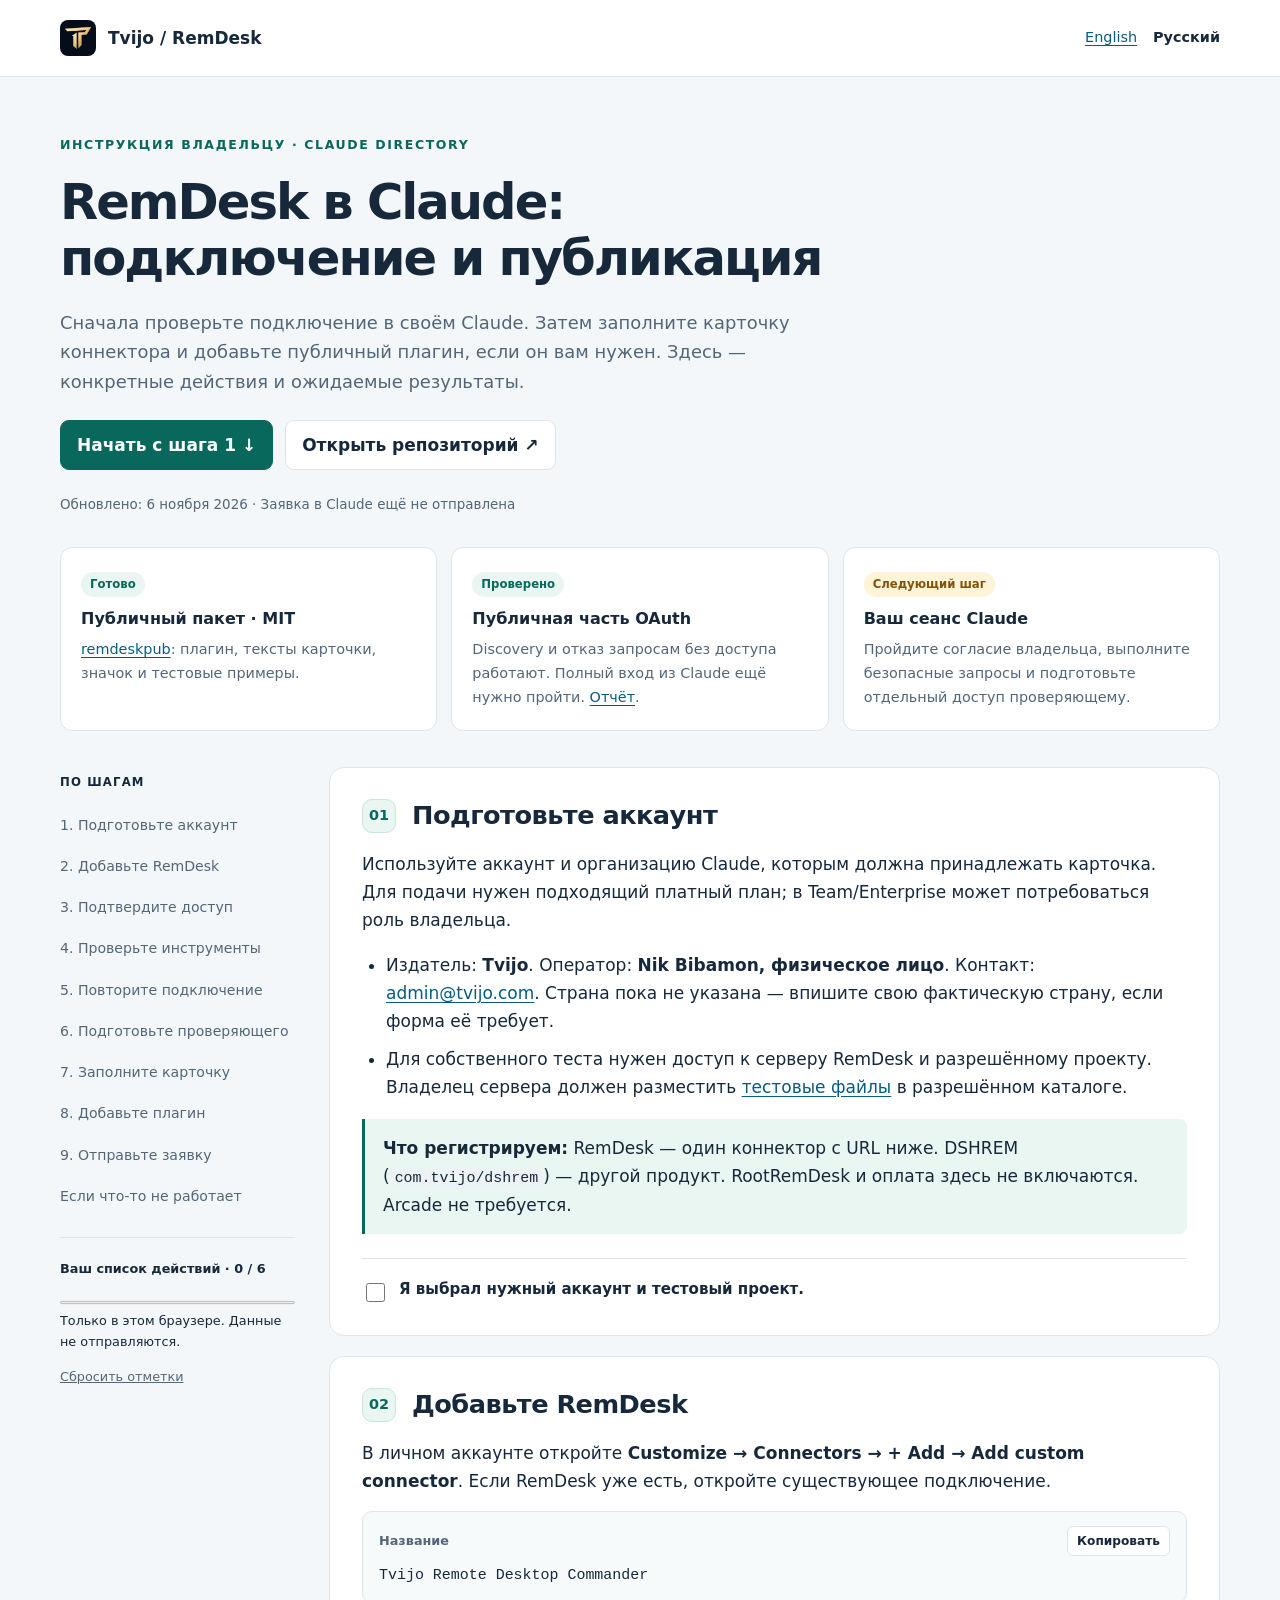
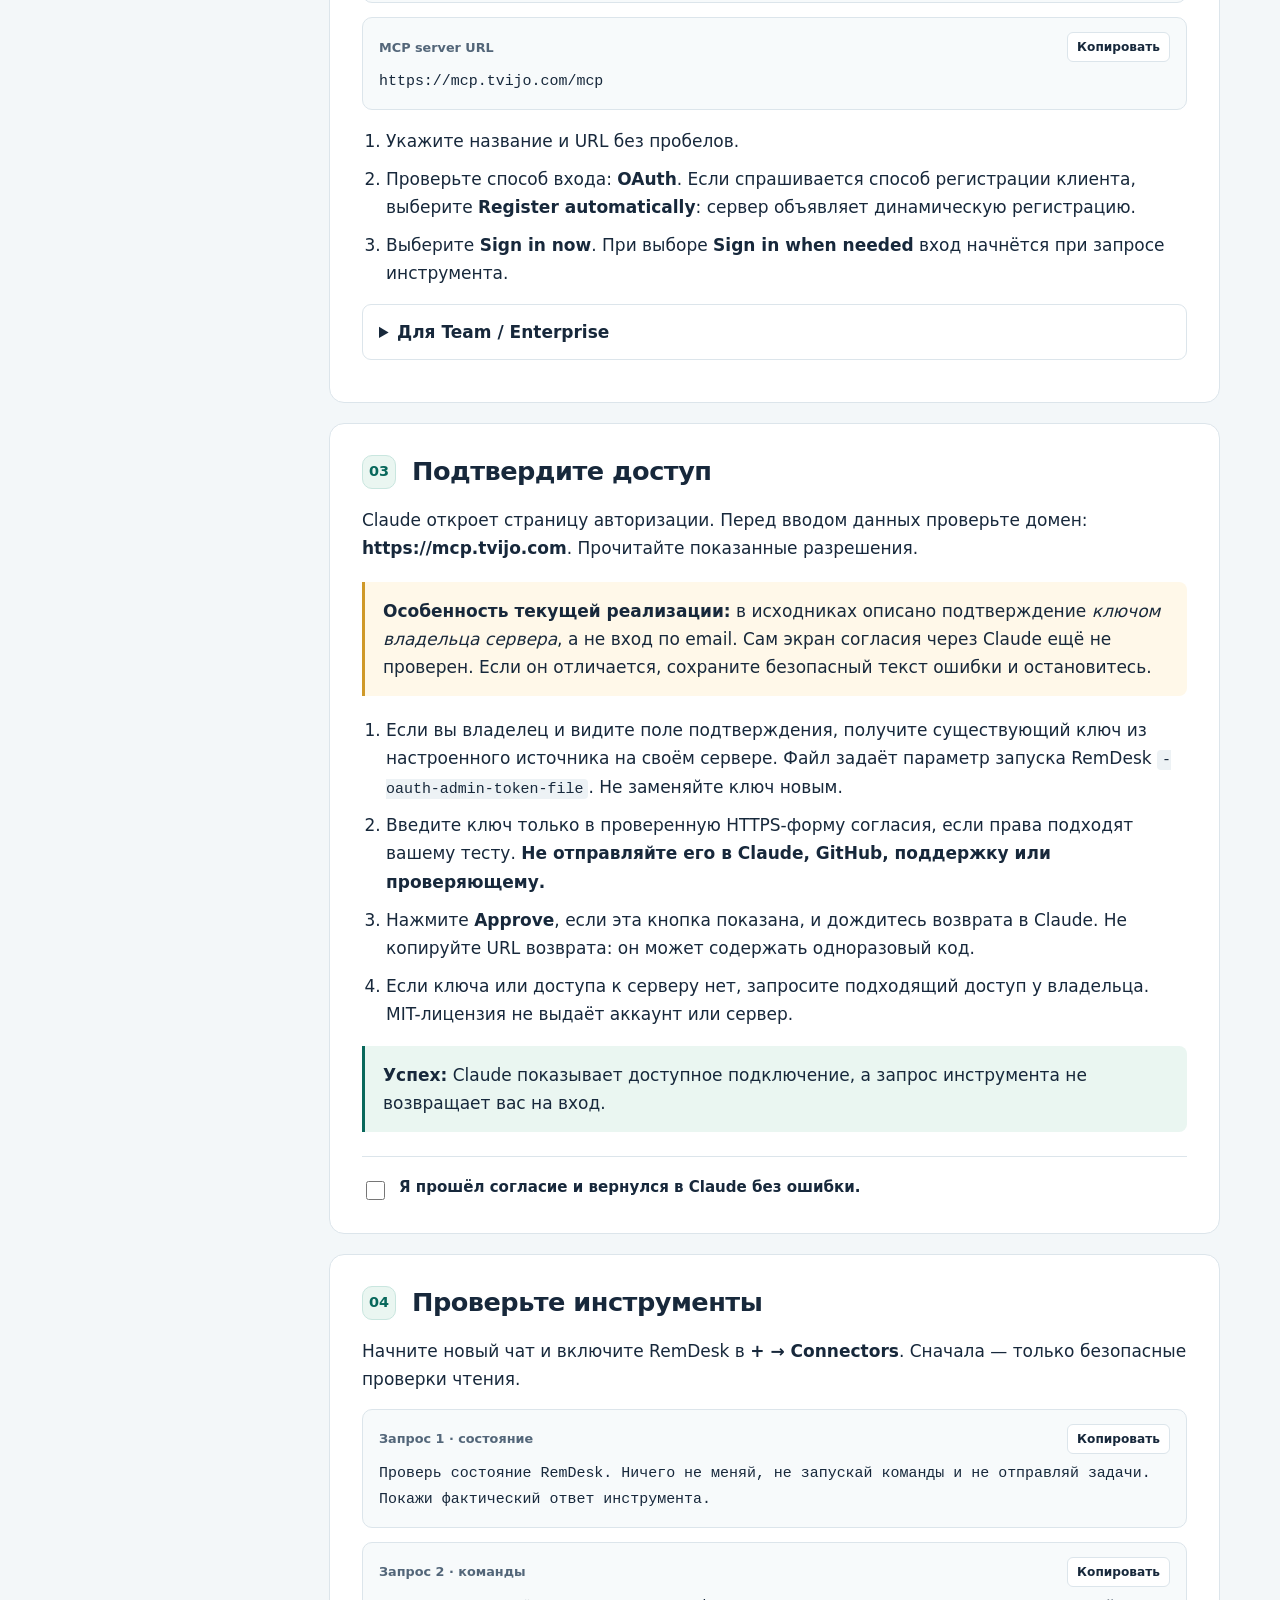
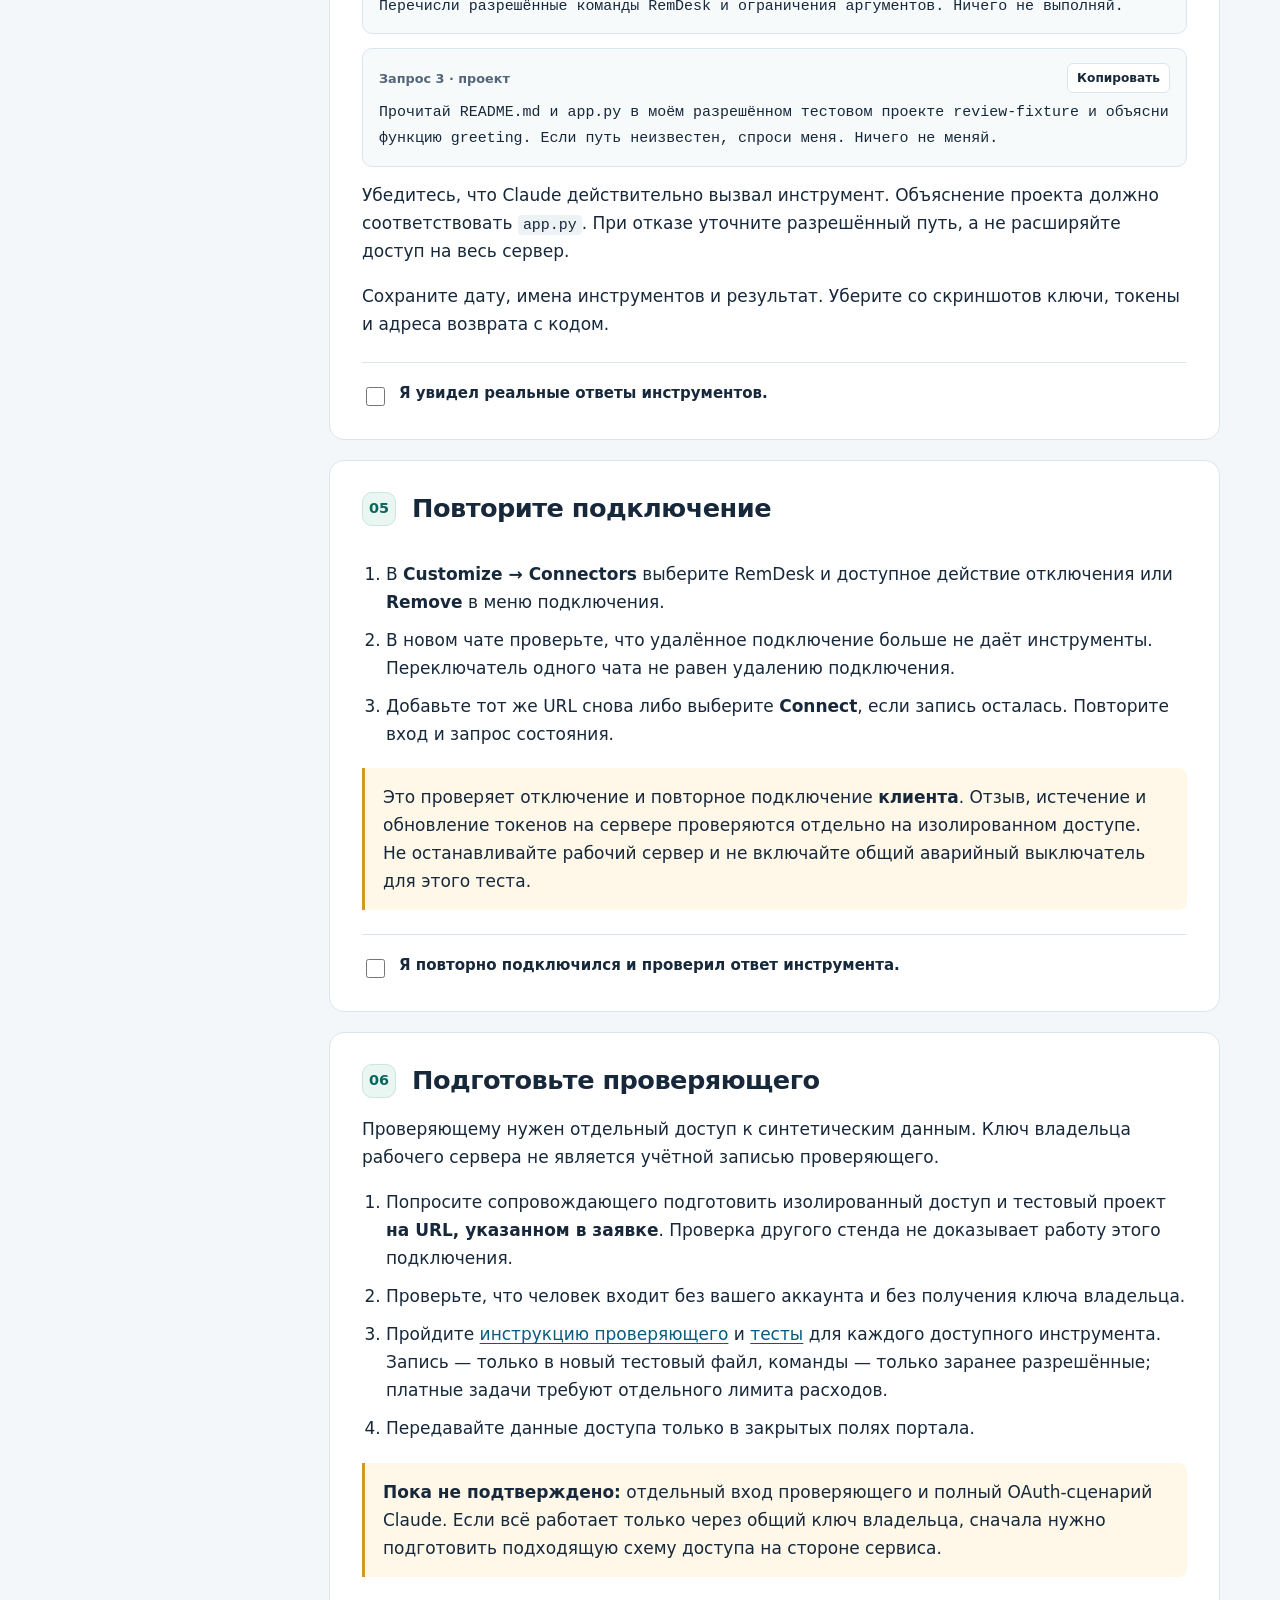
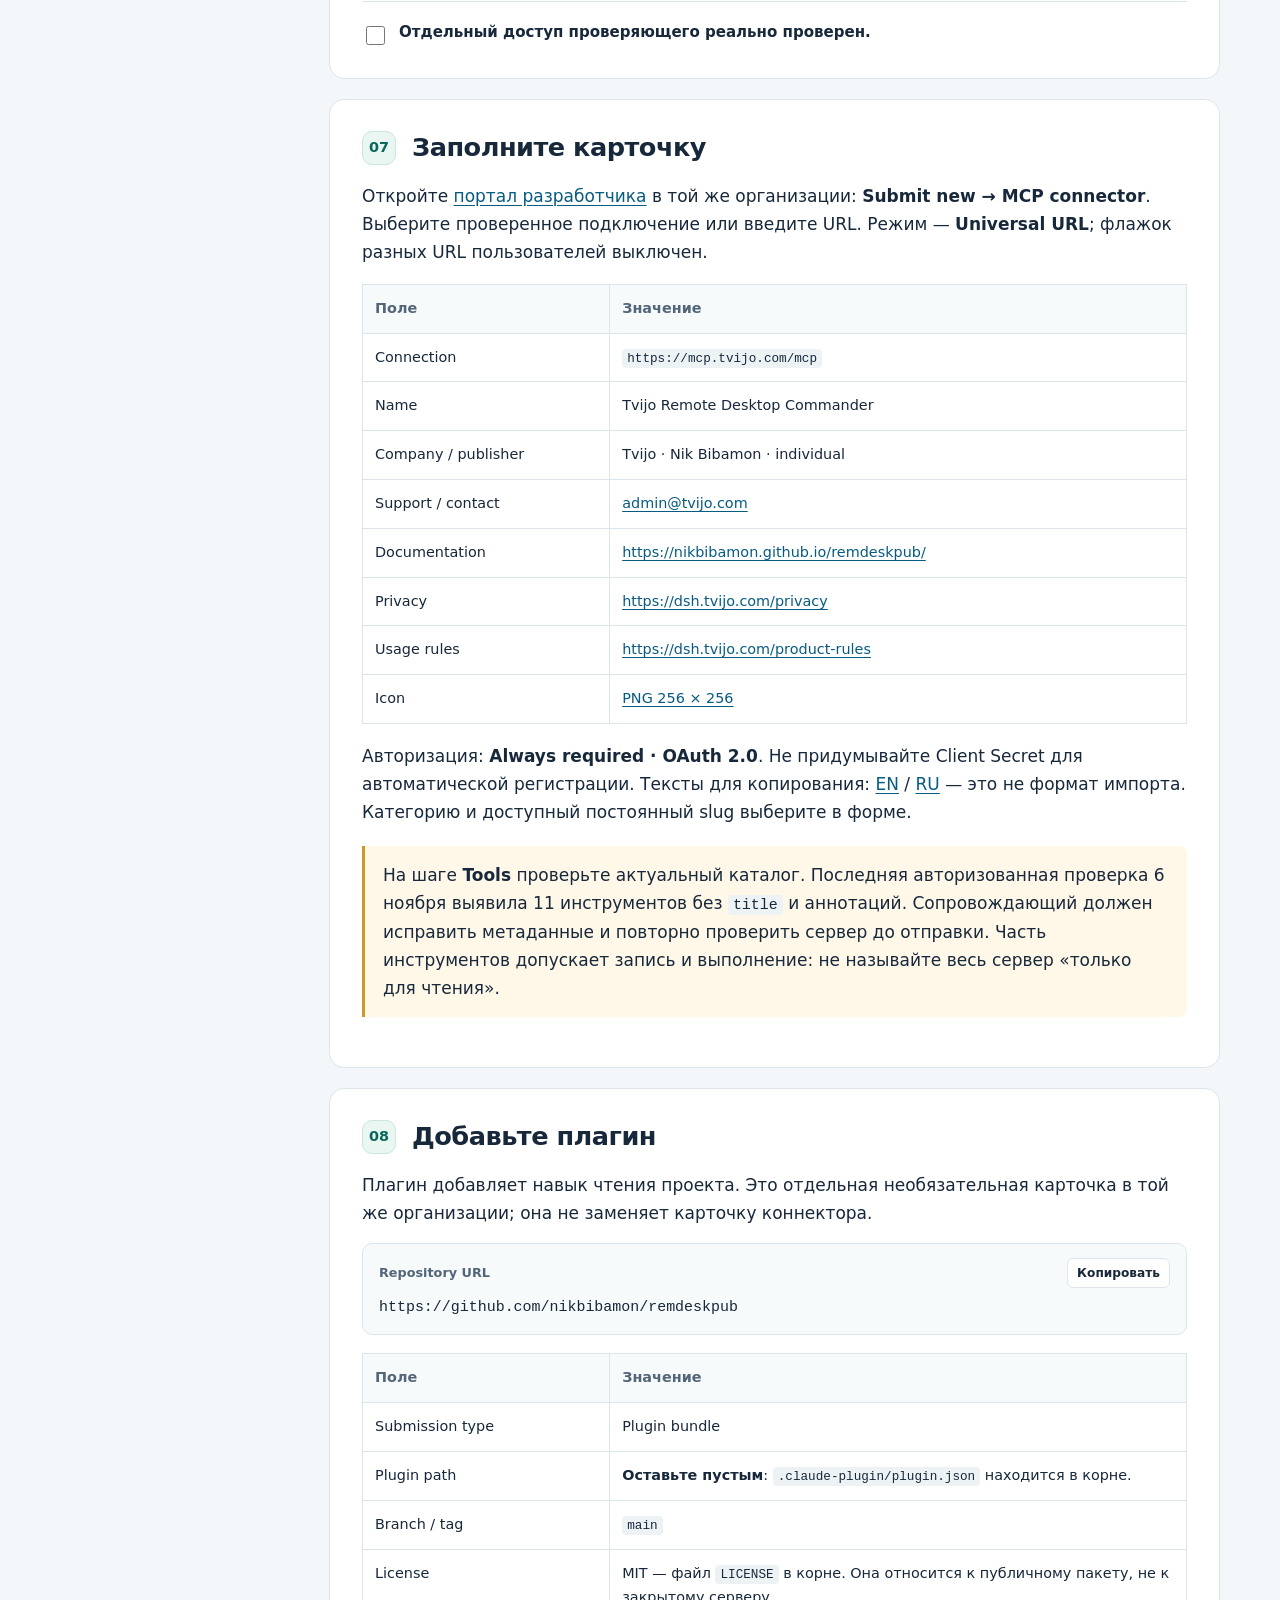
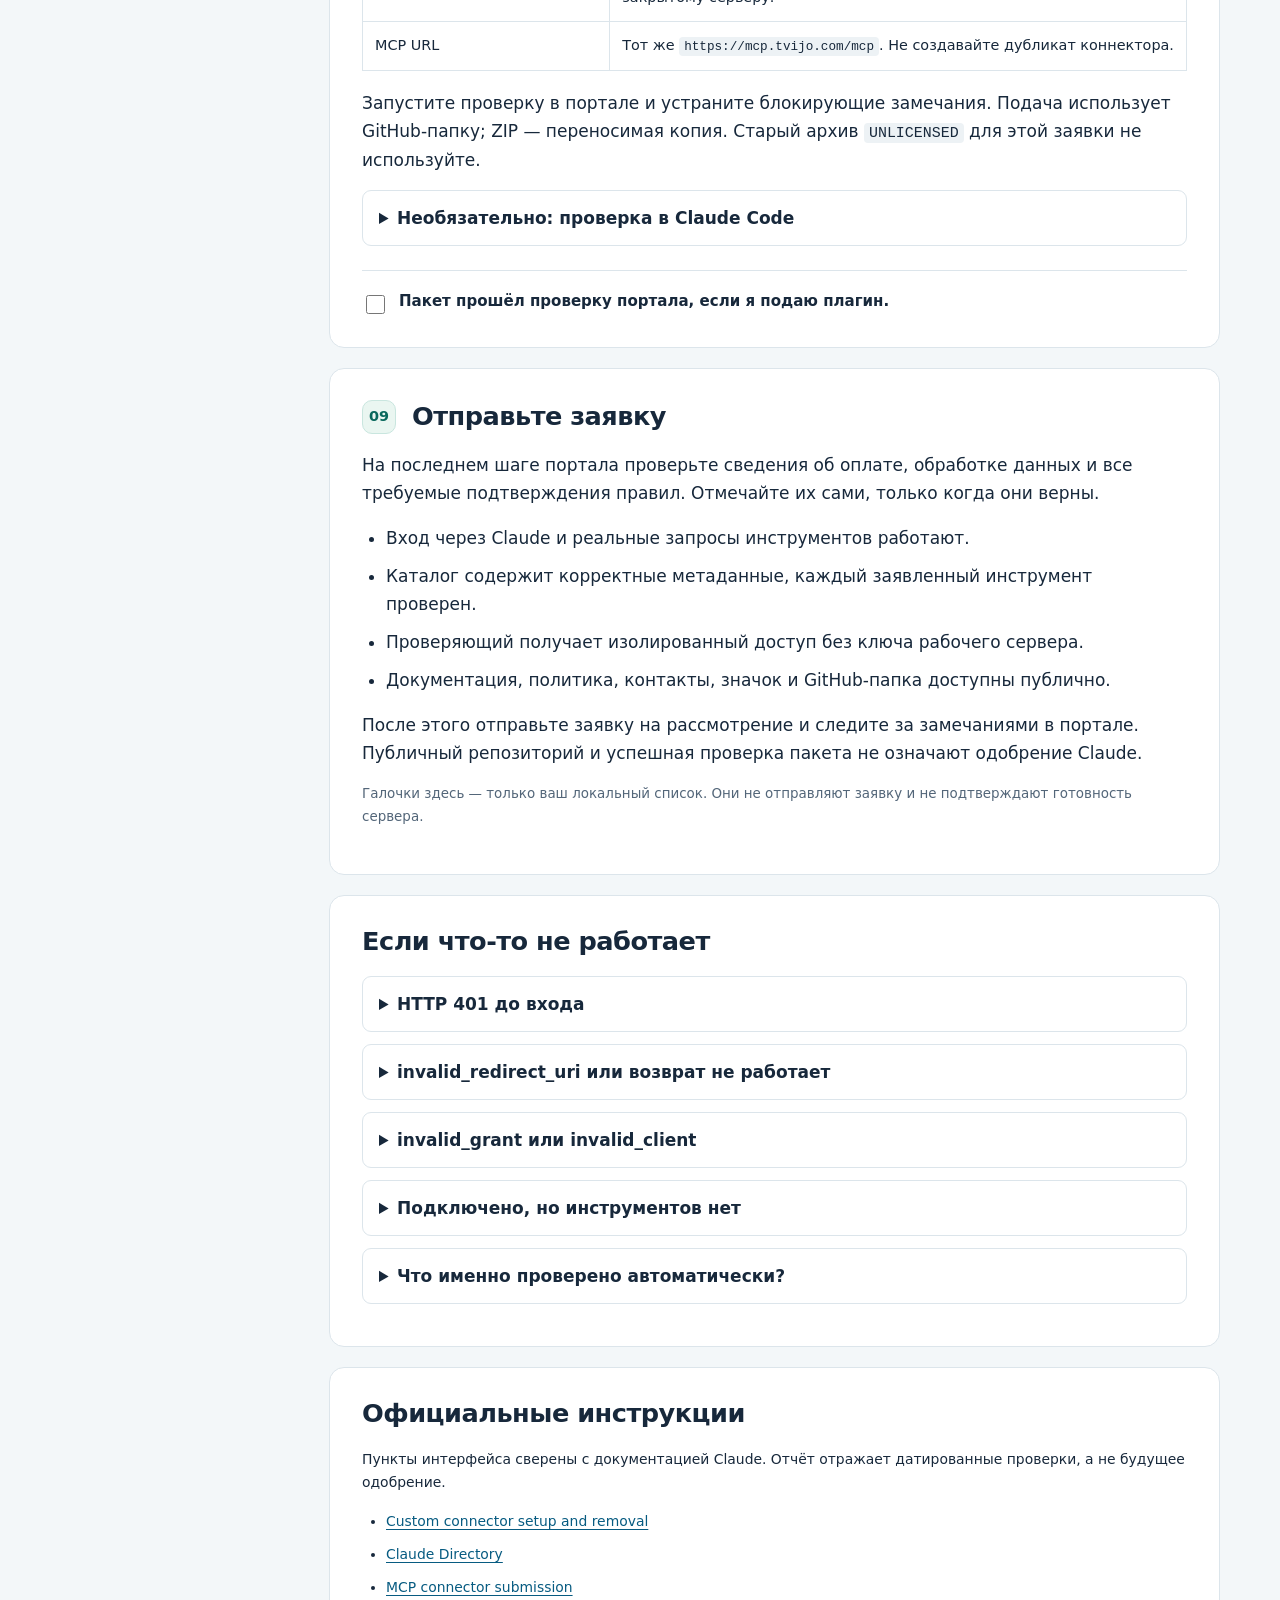
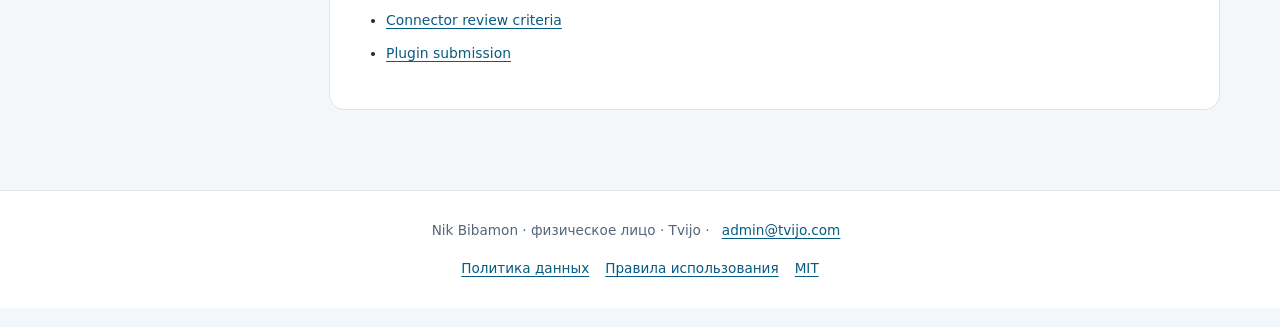
==== docs/ru.html @ 94dc9882 "feat: prepare public RemDesk Claude plugin and OAuth owner guide Publish a root-folder MIT plugin an" ====
<!doctype html>
<html lang="ru"><head><meta charset="utf-8"><meta name="viewport" content="width=device-width,initial-scale=1"><meta name="color-scheme" content="light">
<title>RemDesk в Claude: подключение и публикация</title><meta name="description" content="Пошаговая инструкция владельцу: подключить RemDesk, проверить OAuth и подготовить заявку в каталог Claude."><link rel="canonical" href="https://nikbibamon.github.io/remdeskpub/ru.html"><link rel="alternate" hreflang="en" href="https://nikbibamon.github.io/remdeskpub/"><link rel="alternate" hreflang="ru" href="https://nikbibamon.github.io/remdeskpub/ru.html"><link rel="alternate" hreflang="x-default" href="https://nikbibamon.github.io/remdeskpub/">
<meta property="og:title" content="RemDesk в Claude: подключение и публикация"><meta property="og:description" content="Пошаговая инструкция владельцу: подключить RemDesk, проверить OAuth и подготовить заявку в каталог Claude."><meta property="og:type" content="article"><link rel="icon" href="assets/tvijo-icon-256.png"><link rel="stylesheet" href="guide.css"><script defer src="guide.js"></script></head>
<body><a class="skip" href="#content">К инструкции</a><header class="top"><div class="top-inner"><a class="brand" href="https://tvijo.com/"><img src="assets/tvijo-icon-256.png" alt="" width="36" height="36"><span>Tvijo / RemDesk</span></a><nav class="language" aria-label="Language"><a href="index.html" lang="en" >English</a><a href="ru.html" lang="ru" aria-current="page">Русский</a></nav></div></header>
<div class="hero"><p class="eyebrow">Инструкция владельцу · Claude Directory</p><h1>RemDesk в Claude: подключение и публикация</h1><p class="lede">Сначала проверьте подключение в своём Claude. Затем заполните карточку коннектора и добавьте публичный плагин, если он вам нужен. Здесь — конкретные действия и ожидаемые результаты.</p><div class="links"><a class="button primary" href="#step-1">Начать с шага 1 ↓</a><a class="button" href="https://github.com/nikbibamon/remdeskpub">Открыть репозиторий ↗</a></div><p class="meta">Обновлено: 6 ноября 2026 · Заявка в Claude ещё не отправлена</p><div class="summary-grid"><div class="summary-card"><span class="tag">Готово</span><strong>Публичный пакет · MIT</strong><p><a href="https://github.com/nikbibamon/remdeskpub">remdeskpub</a>: плагин, тексты карточки, значок и тестовые примеры.</p></div><div class="summary-card"><span class="tag">Проверено</span><strong>Публичная часть OAuth</strong><p>Discovery и отказ запросам без доступа работают. Полный вход из Claude ещё нужно пройти. <a href="oauth-status.json">Отчёт</a>.</p></div><div class="summary-card"><span class="tag pending">Следующий шаг</span><strong>Ваш сеанс Claude</strong><p>Пройдите согласие владельца, выполните безопасные запросы и подготовьте отдельный доступ проверяющему.</p></div></div></div>
<div class="layout"><aside class="side"><p class="side-title">По шагам</p><nav aria-label="По шагам"><a href="#step-1">1. Подготовьте аккаунт</a><a href="#step-2">2. Добавьте RemDesk</a><a href="#step-3">3. Подтвердите доступ</a><a href="#step-4">4. Проверьте инструменты</a><a href="#step-5">5. Повторите подключение</a><a href="#step-6">6. Подготовьте проверяющего</a><a href="#step-7">7. Заполните карточку</a><a href="#step-8">8. Добавьте плагин</a><a href="#step-9">9. Отправьте заявку</a><a href="#help">Если что-то не работает</a></nav><div class="progress-box js-only"><p><strong>Ваш список действий · <span id="progress-count">0 / 6</span></strong></p><progress value="0" max="6" aria-label="Ваш список действий"></progress><p>Только в этом браузере. Данные не отправляются.</p><button class="quiet" type="button" data-reset>Сбросить отметки</button></div></aside><main class="content" id="content"><section class="step" id="step-1"><div class="step-heading"><span class="number">01</span><h2>Подготовьте аккаунт</h2></div><p>Используйте аккаунт и организацию Claude, которым должна принадлежать карточка. Для подачи нужен подходящий платный план; в Team/Enterprise может потребоваться роль владельца.</p>
<ul><li>Издатель: <strong>Tvijo</strong>. Оператор: <strong>Nik Bibamon, физическое лицо</strong>. Контакт: <a href="mailto:admin@tvijo.com">admin@tvijo.com</a>. Страна пока не указана — впишите свою фактическую страну, если форма её требует.</li>
<li>Для собственного теста нужен доступ к серверу RemDesk и разрешённому проекту. Владелец сервера должен разместить <a href="https://github.com/nikbibamon/remdeskpub/tree/main/review-fixture">тестовые файлы</a> в разрешённом каталоге.</li></ul>
<div class="success"><p><strong>Что регистрируем:</strong> RemDesk — один коннектор с URL ниже. DSHREM (<code>com.tvijo/dshrem</code>) — другой продукт. RootRemDesk и оплата здесь не включаются. Arcade не требуется.</p></div><label class="check"><input type="checkbox" data-check="account"><span>Я выбрал нужный аккаунт и тестовый проект.</span></label></section><section class="step" id="step-2"><div class="step-heading"><span class="number">02</span><h2>Добавьте RemDesk</h2></div><p>В личном аккаунте откройте <strong>Customize → Connectors → + Add → Add custom connector</strong>. Если RemDesk уже есть, откройте существующее подключение.</p><div class="field"><div class="field-top"><span class="field-label">Название</span><button class="copy" type="button" data-copy="connector-name" data-success="Скопировано" data-fallback="Текст выделен: скопируйте вручную">Копировать</button></div><pre><code id="connector-name">Tvijo Remote Desktop Commander</code></pre></div><div class="field"><div class="field-top"><span class="field-label">MCP server URL</span><button class="copy" type="button" data-copy="server-url" data-success="Скопировано" data-fallback="Текст выделен: скопируйте вручную">Копировать</button></div><pre><code id="server-url">https://mcp.tvijo.com/mcp</code></pre></div>
<ol><li>Укажите название и URL без пробелов.</li><li>Проверьте способ входа: <strong>OAuth</strong>. Если спрашивается способ регистрации клиента, выберите <strong>Register automatically</strong>: сервер объявляет динамическую регистрацию.</li><li>Выберите <strong>Sign in now</strong>. При выборе <strong>Sign in when needed</strong> вход начнётся при запросе инструмента.</li></ol>
<details><summary>Для Team / Enterprise</summary><p>Владелец организации добавляет сервер через <strong>Organization settings → Connectors → Add → Custom → Web</strong>. Затем участник открывает <strong>Customize → Connectors → Connect</strong>. Названия пунктов могут различаться в разных версиях интерфейса.</p></details></section><section class="step" id="step-3"><div class="step-heading"><span class="number">03</span><h2>Подтвердите доступ</h2></div><p>Claude откроет страницу авторизации. Перед вводом данных проверьте домен: <strong>https://mcp.tvijo.com</strong>. Прочитайте показанные разрешения.</p>
<div class="notice"><p><strong>Особенность текущей реализации:</strong> в исходниках описано подтверждение <em>ключом владельца сервера</em>, а не вход по email. Сам экран согласия через Claude ещё не проверен. Если он отличается, сохраните безопасный текст ошибки и остановитесь.</p></div>
<ol><li>Если вы владелец и видите поле подтверждения, получите существующий ключ из настроенного источника на своём сервере. Файл задаёт параметр запуска RemDesk <code>-oauth-admin-token-file</code>. Не заменяйте ключ новым.</li>
<li>Введите ключ только в проверенную HTTPS-форму согласия, если права подходят вашему тесту. <strong>Не отправляйте его в Claude, GitHub, поддержку или проверяющему.</strong></li>
<li>Нажмите <strong>Approve</strong>, если эта кнопка показана, и дождитесь возврата в Claude. Не копируйте URL возврата: он может содержать одноразовый код.</li>
<li>Если ключа или доступа к серверу нет, запросите подходящий доступ у владельца. MIT-лицензия не выдаёт аккаунт или сервер.</li></ol>
<div class="success"><p><strong>Успех:</strong> Claude показывает доступное подключение, а запрос инструмента не возвращает вас на вход.</p></div><label class="check"><input type="checkbox" data-check="consent"><span>Я прошёл согласие и вернулся в Claude без ошибки.</span></label></section><section class="step" id="step-4"><div class="step-heading"><span class="number">04</span><h2>Проверьте инструменты</h2></div><p>Начните новый чат и включите RemDesk в <strong>+ → Connectors</strong>. Сначала — только безопасные проверки чтения.</p><div class="field"><div class="field-top"><span class="field-label">Запрос 1 · состояние</span><button class="copy" type="button" data-copy="prompt-health" data-success="Скопировано" data-fallback="Текст выделен: скопируйте вручную">Копировать</button></div><pre><code id="prompt-health">Проверь состояние RemDesk. Ничего не меняй, не запускай команды и не отправляй задачи. Покажи фактический ответ инструмента.</code></pre></div><div class="field"><div class="field-top"><span class="field-label">Запрос 2 · команды</span><button class="copy" type="button" data-copy="prompt-commands" data-success="Скопировано" data-fallback="Текст выделен: скопируйте вручную">Копировать</button></div><pre><code id="prompt-commands">Перечисли разрешённые команды RemDesk и ограничения аргументов. Ничего не выполняй.</code></pre></div><div class="field"><div class="field-top"><span class="field-label">Запрос 3 · проект</span><button class="copy" type="button" data-copy="prompt-files" data-success="Скопировано" data-fallback="Текст выделен: скопируйте вручную">Копировать</button></div><pre><code id="prompt-files">Прочитай README.md и app.py в моём разрешённом тестовом проекте review-fixture и объясни функцию greeting. Если путь неизвестен, спроси меня. Ничего не меняй.</code></pre></div>
<p>Убедитесь, что Claude действительно вызвал инструмент. Объяснение проекта должно соответствовать <code>app.py</code>. При отказе уточните разрешённый путь, а не расширяйте доступ на весь сервер.</p>
<p>Сохраните дату, имена инструментов и результат. Уберите со скриншотов ключи, токены и адреса возврата с кодом.</p><label class="check"><input type="checkbox" data-check="tools"><span>Я увидел реальные ответы инструментов.</span></label></section><section class="step" id="step-5"><div class="step-heading"><span class="number">05</span><h2>Повторите подключение</h2></div><ol><li>В <strong>Customize → Connectors</strong> выберите RemDesk и доступное действие отключения или <strong>Remove</strong> в меню подключения.</li><li>В новом чате проверьте, что удалённое подключение больше не даёт инструменты. Переключатель одного чата не равен удалению подключения.</li><li>Добавьте тот же URL снова либо выберите <strong>Connect</strong>, если запись осталась. Повторите вход и запрос состояния.</li></ol>
<div class="notice"><p>Это проверяет отключение и повторное подключение <strong>клиента</strong>. Отзыв, истечение и обновление токенов на сервере проверяются отдельно на изолированном доступе. Не останавливайте рабочий сервер и не включайте общий аварийный выключатель для этого теста.</p></div><label class="check"><input type="checkbox" data-check="reconnect"><span>Я повторно подключился и проверил ответ инструмента.</span></label></section><section class="step" id="step-6"><div class="step-heading"><span class="number">06</span><h2>Подготовьте проверяющего</h2></div><p>Проверяющему нужен отдельный доступ к синтетическим данным. Ключ владельца рабочего сервера не является учётной записью проверяющего.</p>
<ol><li>Попросите сопровождающего подготовить изолированный доступ и тестовый проект <strong>на URL, указанном в заявке</strong>. Проверка другого стенда не доказывает работу этого подключения.</li><li>Проверьте, что человек входит без вашего аккаунта и без получения ключа владельца.</li><li>Пройдите <a href="reviewer-guide.md">инструкцию проверяющего</a> и <a href="review-cases.json">тесты</a> для каждого доступного инструмента. Запись — только в новый тестовый файл, команды — только заранее разрешённые; платные задачи требуют отдельного лимита расходов.</li><li>Передавайте данные доступа только в закрытых полях портала.</li></ol>
<div class="notice"><p><strong>Пока не подтверждено:</strong> отдельный вход проверяющего и полный OAuth-сценарий Claude. Если всё работает только через общий ключ владельца, сначала нужно подготовить подходящую схему доступа на стороне сервиса.</p></div><label class="check"><input type="checkbox" data-check="reviewer"><span>Отдельный доступ проверяющего реально проверен.</span></label></section><section class="step" id="step-7"><div class="step-heading"><span class="number">07</span><h2>Заполните карточку</h2></div><p>Откройте <a href="https://claude.ai/directory/manage">портал разработчика</a> в той же организации: <strong>Submit new → MCP connector</strong>. Выберите проверенное подключение или введите URL. Режим — <strong>Universal URL</strong>; флажок разных URL пользователей выключен.</p><div class="table-wrap"><table><thead><tr><th>Поле</th><th>Значение</th></tr></thead><tbody><tr><td>Connection</td><td><code>https://mcp.tvijo.com/mcp</code></td></tr><tr><td>Name</td><td>Tvijo Remote Desktop Commander</td></tr><tr><td>Company / publisher</td><td>Tvijo · Nik Bibamon · individual</td></tr><tr><td>Support / contact</td><td><a href="mailto:admin@tvijo.com">admin@tvijo.com</a></td></tr><tr><td>Documentation</td><td><a href="https://nikbibamon.github.io/remdeskpub/">https://nikbibamon.github.io/remdeskpub/</a></td></tr><tr><td>Privacy</td><td><a href="https://dsh.tvijo.com/privacy">https://dsh.tvijo.com/privacy</a></td></tr><tr><td>Usage rules</td><td><a href="https://dsh.tvijo.com/product-rules">https://dsh.tvijo.com/product-rules</a></td></tr><tr><td>Icon</td><td><a href="assets/tvijo-icon-256.png">PNG 256 × 256</a></td></tr></tbody></table></div>
<p>Авторизация: <strong>Always required · OAuth 2.0</strong>. Не придумывайте Client Secret для автоматической регистрации. Тексты для копирования: <a href="listing.en.json">EN</a> / <a href="listing.ru.json">RU</a> — это не формат импорта. Категорию и доступный постоянный slug выберите в форме.</p>
<div class="notice"><p>На шаге <strong>Tools</strong> проверьте актуальный каталог. Последняя авторизованная проверка 6 ноября выявила 11 инструментов без <code>title</code> и аннотаций. Сопровождающий должен исправить метаданные и повторно проверить сервер до отправки. Часть инструментов допускает запись и выполнение: не называйте весь сервер «только для чтения».</p></div></section><section class="step" id="step-8"><div class="step-heading"><span class="number">08</span><h2>Добавьте плагин</h2></div><p>Плагин добавляет навык чтения проекта. Это отдельная необязательная карточка в той же организации; она не заменяет карточку коннектора.</p><div class="field"><div class="field-top"><span class="field-label">Repository URL</span><button class="copy" type="button" data-copy="repo-url" data-success="Скопировано" data-fallback="Текст выделен: скопируйте вручную">Копировать</button></div><pre><code id="repo-url">https://github.com/nikbibamon/remdeskpub</code></pre></div><div class="table-wrap"><table><thead><tr><th>Поле</th><th>Значение</th></tr></thead><tbody><tr><td>Submission type</td><td>Plugin bundle</td></tr><tr><td>Plugin path</td><td><strong>Оставьте пустым</strong>: <code>.claude-plugin/plugin.json</code> находится в корне.</td></tr><tr><td>Branch / tag</td><td><code>main</code></td></tr><tr><td>License</td><td>MIT — файл <code>LICENSE</code> в корне. Она относится к публичному пакету, не к закрытому серверу.</td></tr><tr><td>MCP URL</td><td>Тот же <code>https://mcp.tvijo.com/mcp</code>. Не создавайте дубликат коннектора.</td></tr></tbody></table></div>
<p>Запустите проверку в портале и устраните блокирующие замечания. Подача использует GitHub-папку; ZIP — переносимая копия. Старый архив <code>UNLICENSED</code> для этой заявки не используйте.</p>
<details><summary>Необязательно: проверка в Claude Code</summary><p>В каталоге, где ещё нет папки remdeskpub:</p><div class="field"><div class="field-top"><span class="field-label">Терминал</span><button class="copy" type="button" data-copy="local-install" data-success="Скопировано" data-fallback="Текст выделен: скопируйте вручную">Копировать</button></div><pre><code id="local-install">git clone https://github.com/nikbibamon/remdeskpub.git
cd remdeskpub
claude plugin validate --strict .
claude --plugin-dir .</code></pre></div><p>Проверка структуры не доказывает OAuth; авторизацию проходят отдельно.</p></details><label class="check"><input type="checkbox" data-check="plugin"><span>Пакет прошёл проверку портала, если я подаю плагин.</span></label></section><section class="step" id="step-9"><div class="step-heading"><span class="number">09</span><h2>Отправьте заявку</h2></div><p>На последнем шаге портала проверьте сведения об оплате, обработке данных и все требуемые подтверждения правил. Отмечайте их сами, только когда они верны.</p><ul><li>Вход через Claude и реальные запросы инструментов работают.</li><li>Каталог содержит корректные метаданные, каждый заявленный инструмент проверен.</li><li>Проверяющий получает изолированный доступ без ключа рабочего сервера.</li><li>Документация, политика, контакты, значок и GitHub-папка доступны публично.</li></ul><p>После этого отправьте заявку на рассмотрение и следите за замечаниями в портале. Публичный репозиторий и успешная проверка пакета не означают одобрение Claude.</p><p class="caption">Галочки здесь — только ваш локальный список. Они не отправляют заявку и не подтверждают готовность сервера.</p></section><section class="step" id="help"><h2>Если что-то не работает</h2><details><summary>HTTP 401 до входа</summary><p>Это ожидаемо: сервер должен отклонять анонимные запросы. Если 401 повторяется после входа, начните новый OAuth-сеанс и сохраните безопасный текст ошибки.</p></details><details><summary>invalid_redirect_uri или возврат не работает</summary><p>Сопровождающему нужно проверить регистрацию клиента и разрешённый адрес возврата Claude. Не меняйте его вручную и не разрешайте любые URL. Не пересылайте одноразовый код.</p></details><details><summary>invalid_grant или invalid_client</summary><p>Начните новый вход из Claude: старый одноразовый код мог истечь или уже использоваться. Повторная ошибка требует проверки серверных журналов. Не отправляйте токены или полный URL с кодом.</p></details><details><summary>Подключено, но инструментов нет</summary><p>Проверьте + → Connectors, разрешения аккаунта и актуальный tools/list. Доступность discovery ещё не означает доступ к инструментам.</p></details><details><summary>Что именно проверено автоматически?</summary><p><a href="oauth-status.json">Датированный отчёт</a> содержит публичные проверки и отдельно 9 тестов изолированной копии кода. Они проверили согласие, PKCE, выдачу и проверку токена. Обмен/ротация refresh token не тестировались. <a href="https://github.com/nikbibamon/remdeskpub/blob/main/scripts/check-oauth.py">Скрипт</a> не регистрирует клиента и не получает токен; ваш сеанс Claude он не проверяет.</p></details></section><section class="step sources" id="sources"><h2>Официальные инструкции</h2><p>Пункты интерфейса сверены с документацией Claude. Отчёт отражает датированные проверки, а не будущее одобрение.</p><ul><li><a href="https://support.claude.com/en/articles/11175166-get-started-with-custom-connectors-using-remote-mcp">Custom connector setup and removal</a></li><li><a href="https://claude.com/docs/directory/publish">Claude Directory</a></li><li><a href="https://claude.com/docs/connectors/building/submission">MCP connector submission</a></li><li><a href="https://claude.com/docs/connectors/building/review-criteria">Connector review criteria</a></li><li><a href="https://claude.com/docs/plugins/submit">Plugin submission</a></li></ul></section></main></div>
<footer class="footer"><p>Nik Bibamon · физическое лицо · Tvijo · <a href="mailto:admin@tvijo.com">admin@tvijo.com</a></p><a href="https://dsh.tvijo.com/privacy/ru">Политика данных</a><a href="https://dsh.tvijo.com/product-rules/ru">Правила использования</a><a href="https://github.com/nikbibamon/remdeskpub/blob/main/LICENSE">MIT</a></footer><p id="copy-status" class="sr-only" aria-live="polite"></p></body></html>
---- docs/guide.css ----
:root{color-scheme:light;--ink:#17283b;--muted:#536679;--line:#dce5eb;--paper:#fff;--wash:#f3f7f9;--accent:#09685c;--tint:#eaf6f1;--amber:#80540c}
*{box-sizing:border-box}html{scroll-behavior:smooth;scroll-padding-top:28px}body{margin:0;background:var(--wash);color:var(--ink);font:17px/1.65 system-ui,-apple-system,BlinkMacSystemFont,"Segoe UI",sans-serif}a{color:#075b81;text-underline-offset:3px}a:hover{color:var(--accent)}button,input{font:inherit}button,a,input,summary{outline-offset:5px}:focus-visible{outline:3px solid #27827a}h1,h2,h3,p{margin-top:0}h1{font-size:clamp(2rem,4vw,3.1rem);line-height:1.13;letter-spacing:-.04em;margin-bottom:22px;max-width:840px}h2{font-size:1.6rem;line-height:1.25;letter-spacing:-.02em;margin-bottom:18px}h3{font-size:1.07rem;line-height:1.4;margin:24px 0 8px}p{margin-bottom:16px}li+li{margin-top:10px}ul,ol{padding-left:24px}code{font-family:ui-monospace,SFMono-Regular,Consolas,monospace;font-size:.88em;overflow-wrap:anywhere}p code,li code,td code{background:#edf2f5;border-radius:4px;padding:2px 5px}.skip{position:absolute;top:-80px;left:16px;background:#fff;padding:8px;z-index:5}.skip:focus{top:12px}.top{background:var(--paper);border-bottom:1px solid var(--line)}.top-inner{max-width:1220px;margin:auto;padding:20px 30px;display:flex;justify-content:space-between;align-items:center;gap:20px}.brand{display:flex;align-items:center;gap:12px;color:var(--ink);font-weight:750;text-decoration:none}.brand img{width:36px;height:36px;border-radius:8px}.language{display:flex;gap:16px;font-size:.9rem}.language [aria-current]{font-weight:750;text-decoration:none;color:var(--ink)}.hero{max-width:1220px;margin:auto;padding:58px 30px 36px}.eyebrow{color:var(--accent);font-size:.78rem;font-weight:750;letter-spacing:.13em;text-transform:uppercase;margin-bottom:18px}.lede{max-width:780px;font-size:1.12rem;color:var(--muted)}.links{display:flex;gap:12px;flex-wrap:wrap;margin:24px 0}.button,.copy{display:inline-flex;align-items:center;justify-content:center;gap:8px;padding:10px 16px;border:1px solid var(--line);border-radius:9px;background:#fff;color:var(--ink);font-weight:650;text-decoration:none;cursor:pointer}.primary{background:var(--accent);border-color:var(--accent);color:#fff}.primary:hover{color:#fff;background:#08594f}.meta{font-size:.84rem;color:var(--muted)}.summary-grid{display:grid;grid-template-columns:repeat(3,1fr);gap:14px;margin-top:30px}.summary-card{background:#fff;border:1px solid var(--line);border-radius:12px;padding:20px}.summary-card strong{display:block;font-size:1rem;margin-bottom:6px}.summary-card p{font-size:.9rem;color:var(--muted);margin:0}.tag{display:inline-block;font-size:.73rem;font-weight:700;border-radius:20px;padding:3px 9px;margin-bottom:9px;background:var(--tint);color:var(--accent)}.tag.pending{color:var(--amber);background:#fff3d8}.layout{max-width:1220px;margin:auto;display:grid;grid-template-columns:235px minmax(0,1fr);gap:34px;padding:0 30px 60px}.side{align-self:start;position:sticky;top:24px;font-size:.88rem}.side-title{font-size:.73rem;font-weight:750;letter-spacing:.1em;text-transform:uppercase;margin:6px 0 15px}.side nav{display:grid;gap:4px}.side nav a{color:var(--muted);text-decoration:none;padding:7px 0}.side nav a:hover{color:var(--accent)}.progress-box{border-top:1px solid var(--line);margin-top:22px;padding-top:20px}.progress-box p{font-size:.8rem;margin-bottom:8px}progress{width:100%;height:7px;accent-color:var(--accent)}.quiet{border:0;background:transparent;color:var(--muted);padding:5px 0;text-decoration:underline;font-size:.8rem;cursor:pointer}.content{min-width:0}.step{background:var(--paper);border:1px solid var(--line);border-radius:15px;padding:30px 32px;margin-bottom:20px}.step-heading{display:flex;align-items:flex-start;gap:16px}.number{flex:none;border:1px solid #c9e6df;background:var(--tint);color:var(--accent);width:34px;height:34px;border-radius:10px;display:grid;place-items:center;font-size:.9rem;font-weight:750;margin-top:1px}.step-heading h2{margin-top:2px}.notice{border-left:3px solid #cf9929;background:#fff8e9;border-radius:0 8px 8px 0;padding:15px 18px;margin:20px 0}.notice p:last-child,.success p:last-child{margin-bottom:0}.success{border-left:3px solid var(--accent);background:var(--tint);border-radius:0 8px 8px 0;padding:15px 18px;margin:18px 0}.field{background:#f7fafb;border:1px solid var(--line);border-radius:10px;margin:14px 0;padding:14px 16px}.field-top{display:flex;align-items:center;justify-content:space-between;gap:15px;margin-bottom:6px}.field-label{font-size:.8rem;color:var(--muted);font-weight:650}.field pre{margin:0;white-space:pre-wrap;overflow-wrap:anywhere;line-height:1.55}.copy{padding:4px 9px;font-size:.76rem;border-radius:6px;display:none}.has-js .copy{display:inline-flex}.check{display:flex;gap:11px;align-items:flex-start;border-top:1px solid var(--line);padding-top:18px;margin-top:24px;font-size:.94rem;font-weight:600}.check input{width:19px;height:19px;flex:none;margin-top:6px;accent-color:var(--accent)}.table-wrap{overflow:auto;margin:18px 0}table{width:100%;border-collapse:collapse;font-size:.9rem}th{text-align:left;color:var(--muted);font-weight:650;background:#f7fafb}th,td{padding:12px;border:1px solid var(--line);vertical-align:top}td:first-child{width:30%}details{border:1px solid var(--line);border-radius:9px;padding:13px 16px;margin:12px 0}summary{cursor:pointer;font-weight:650}details[open] summary{margin-bottom:12px}.caption{font-size:.84rem;color:var(--muted)}.sources{font-size:.87rem}.footer{padding:28px 30px;border-top:1px solid var(--line);text-align:center;font-size:.85rem;background:#fff;color:var(--muted)}.footer a{margin:0 8px}.sr-only{position:absolute;width:1px;height:1px;padding:0;margin:-1px;overflow:hidden;clip:rect(0,0,0,0);white-space:nowrap;border:0}.js-only{display:none}.has-js .js-only{display:block}
@media(max-width:900px){.layout{grid-template-columns:1fr}.side{position:static}.side nav{display:flex;gap:14px;flex-wrap:wrap}.side nav a{padding:0}.progress-box{max-width:440px}.summary-grid{grid-template-columns:1fr}.hero{padding-top:36px}.summary-card{padding:16px}.summary-card strong{display:inline}.summary-card p{margin-top:5px}.tag{margin-right:9px}.layout{gap:20px}}
@media(max-width:540px){body{font-size:16px}.top-inner,.hero,.layout{padding-left:18px;padding-right:18px}.top-inner{padding-top:14px;padding-bottom:14px}.brand span{font-size:.91rem}.brand img{width:30px;height:30px}.language{gap:10px}.hero{padding-bottom:24px}h1{font-size:2.1rem}.step{padding:22px 18px;border-radius:12px}h2{font-size:1.35rem}.step-heading{gap:12px}.number{width:30px;height:30px;border-radius:8px}.links .button{flex:1 1 auto}.field{padding:12px}th,td{padding:9px}.footer a{display:inline-block;margin:4px 8px}}
@media(prefers-reduced-motion:reduce){html{scroll-behavior:auto}}
@media print{.side,.copy,.language,.links,.js-only{display:none!important}.layout{display:block;padding:0}.hero{padding-top:20px}.step{break-inside:avoid;padding:20px;border-color:#ccc}.top-inner{padding:10px}body{background:#fff;font-size:11pt}.footer{padding:15px}a{color:inherit}}
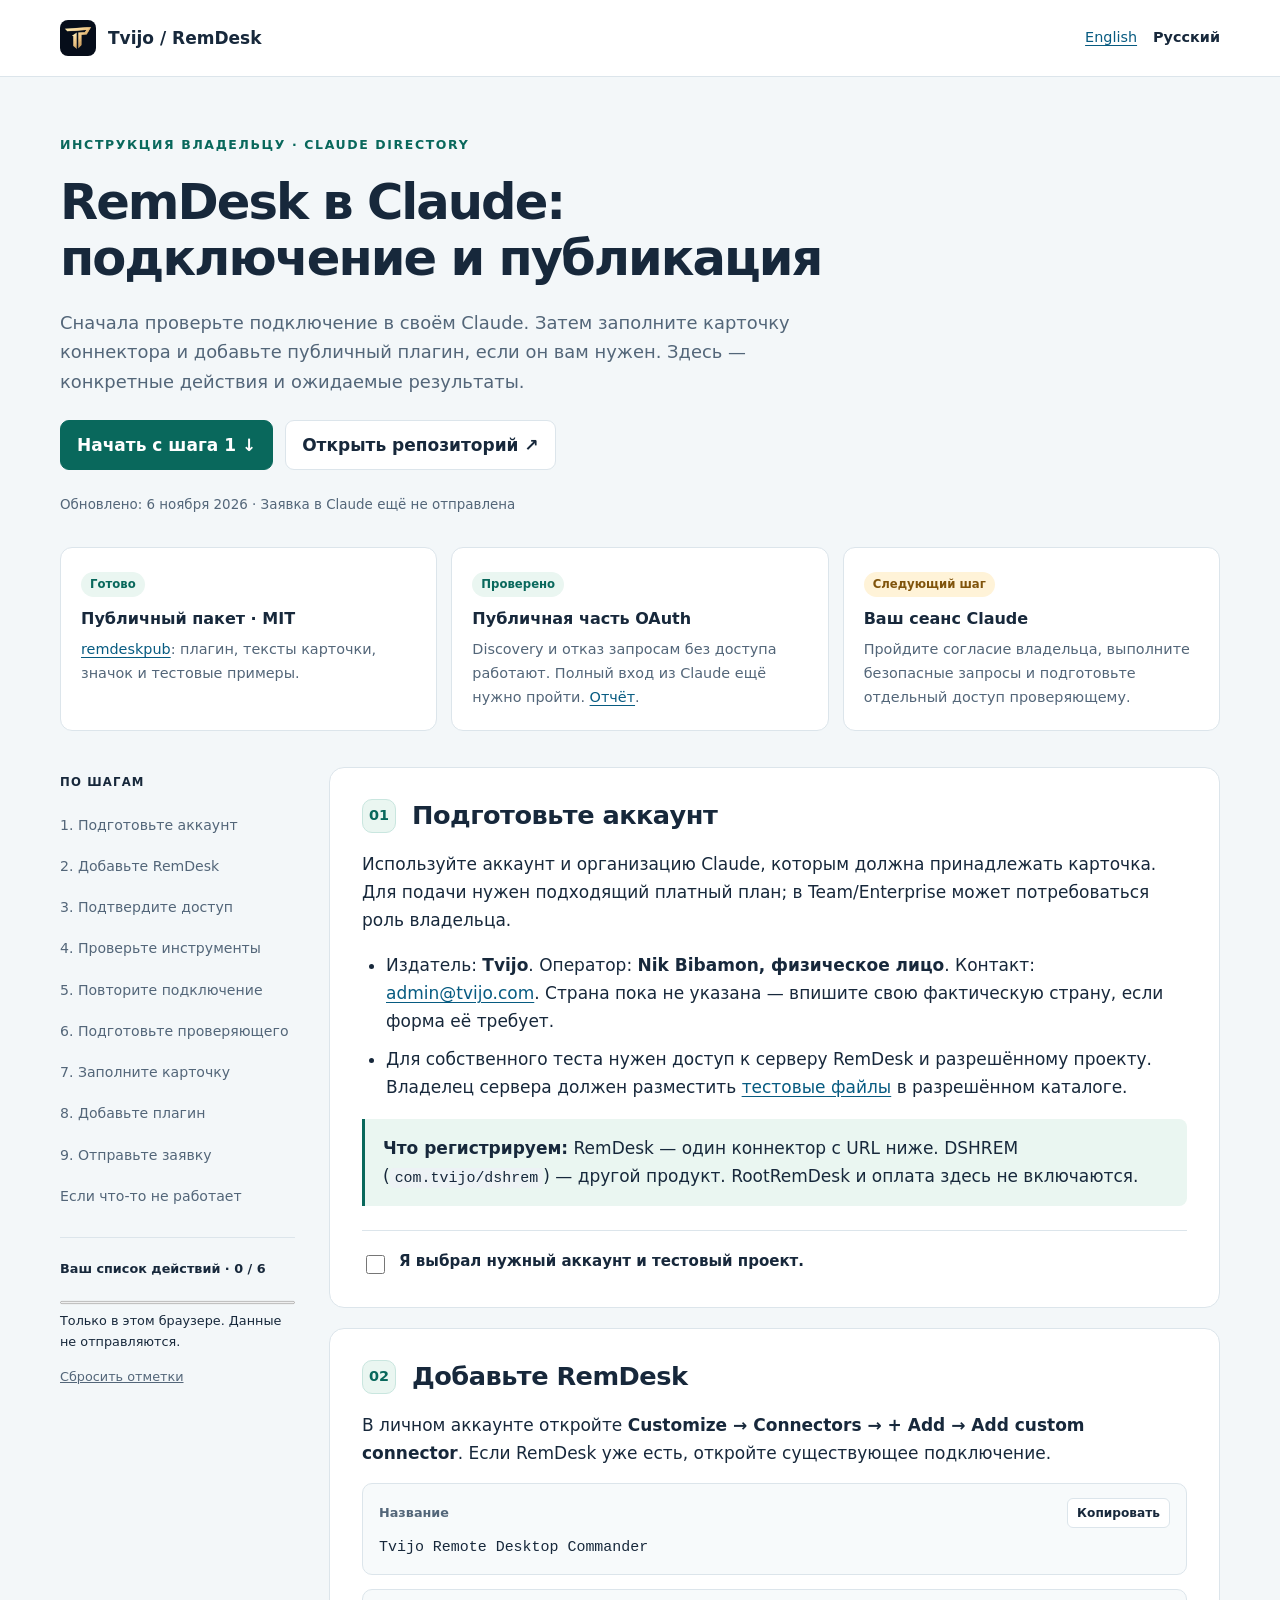
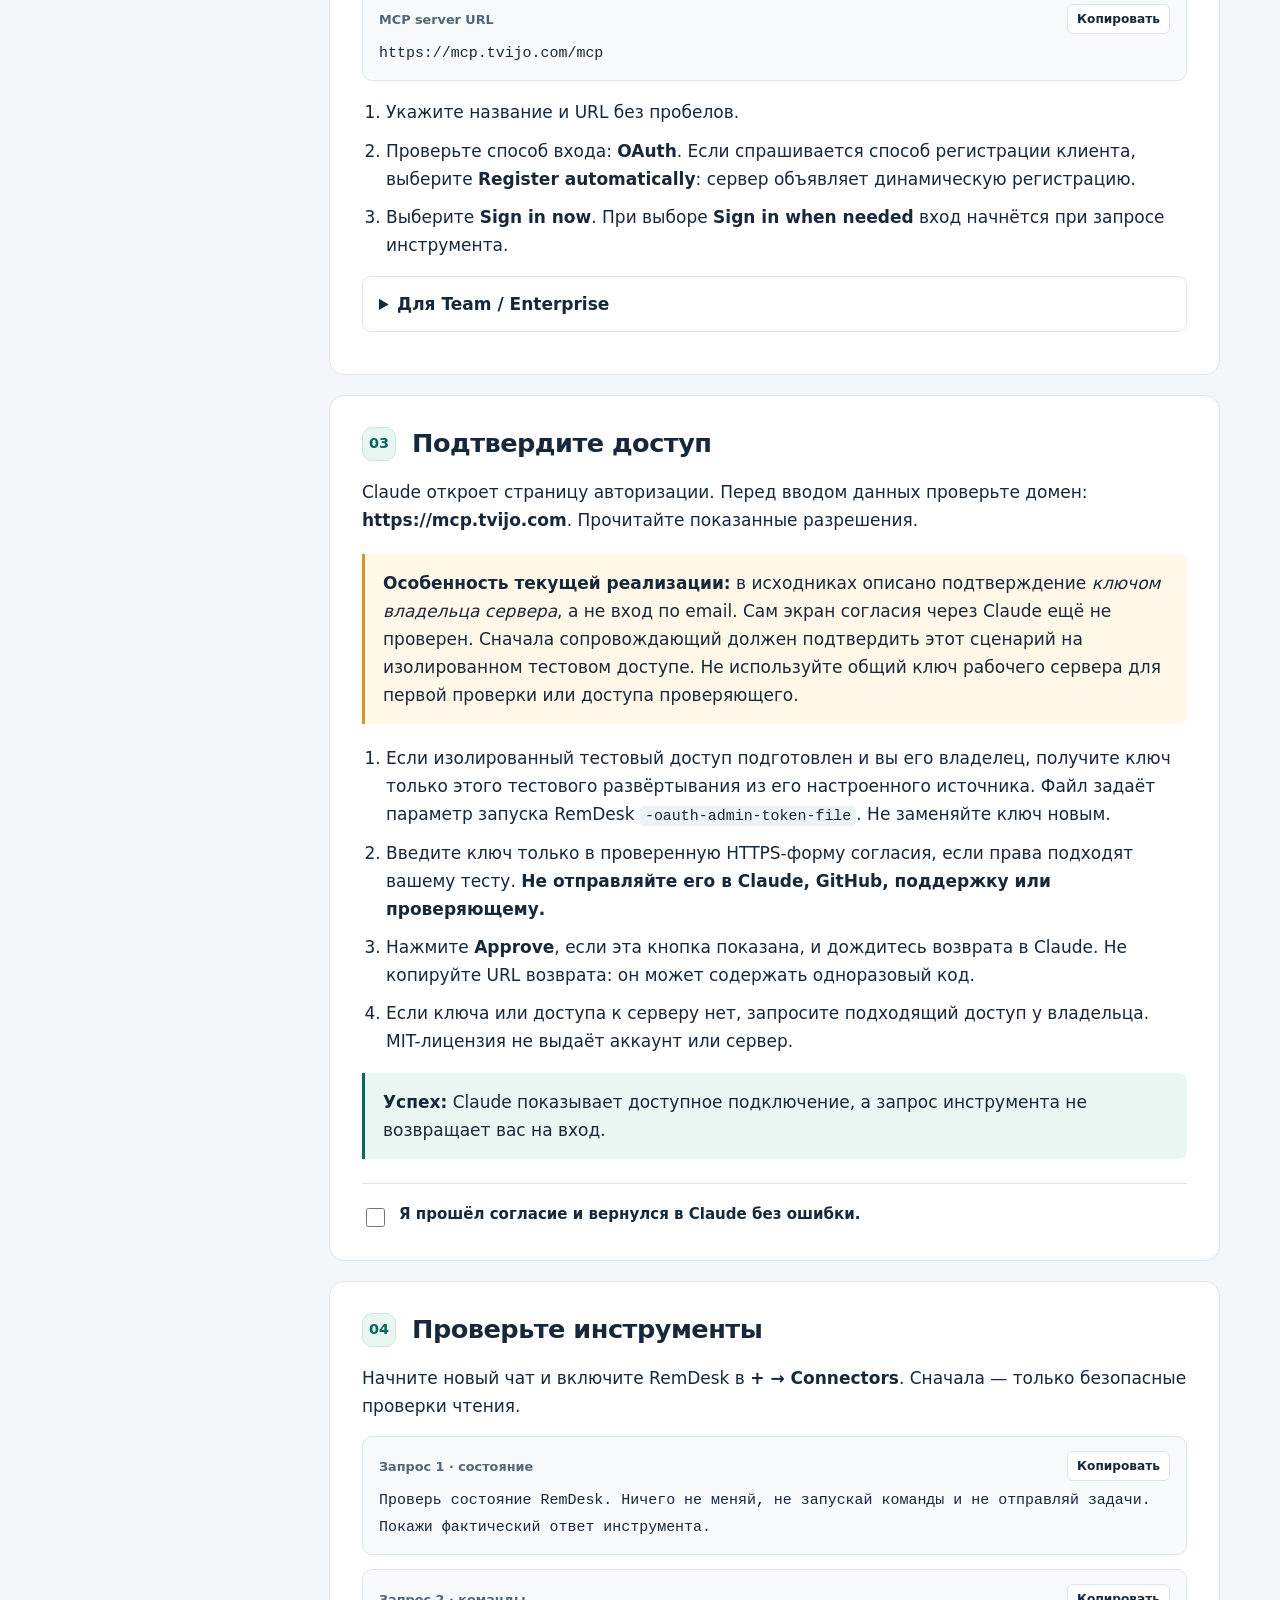
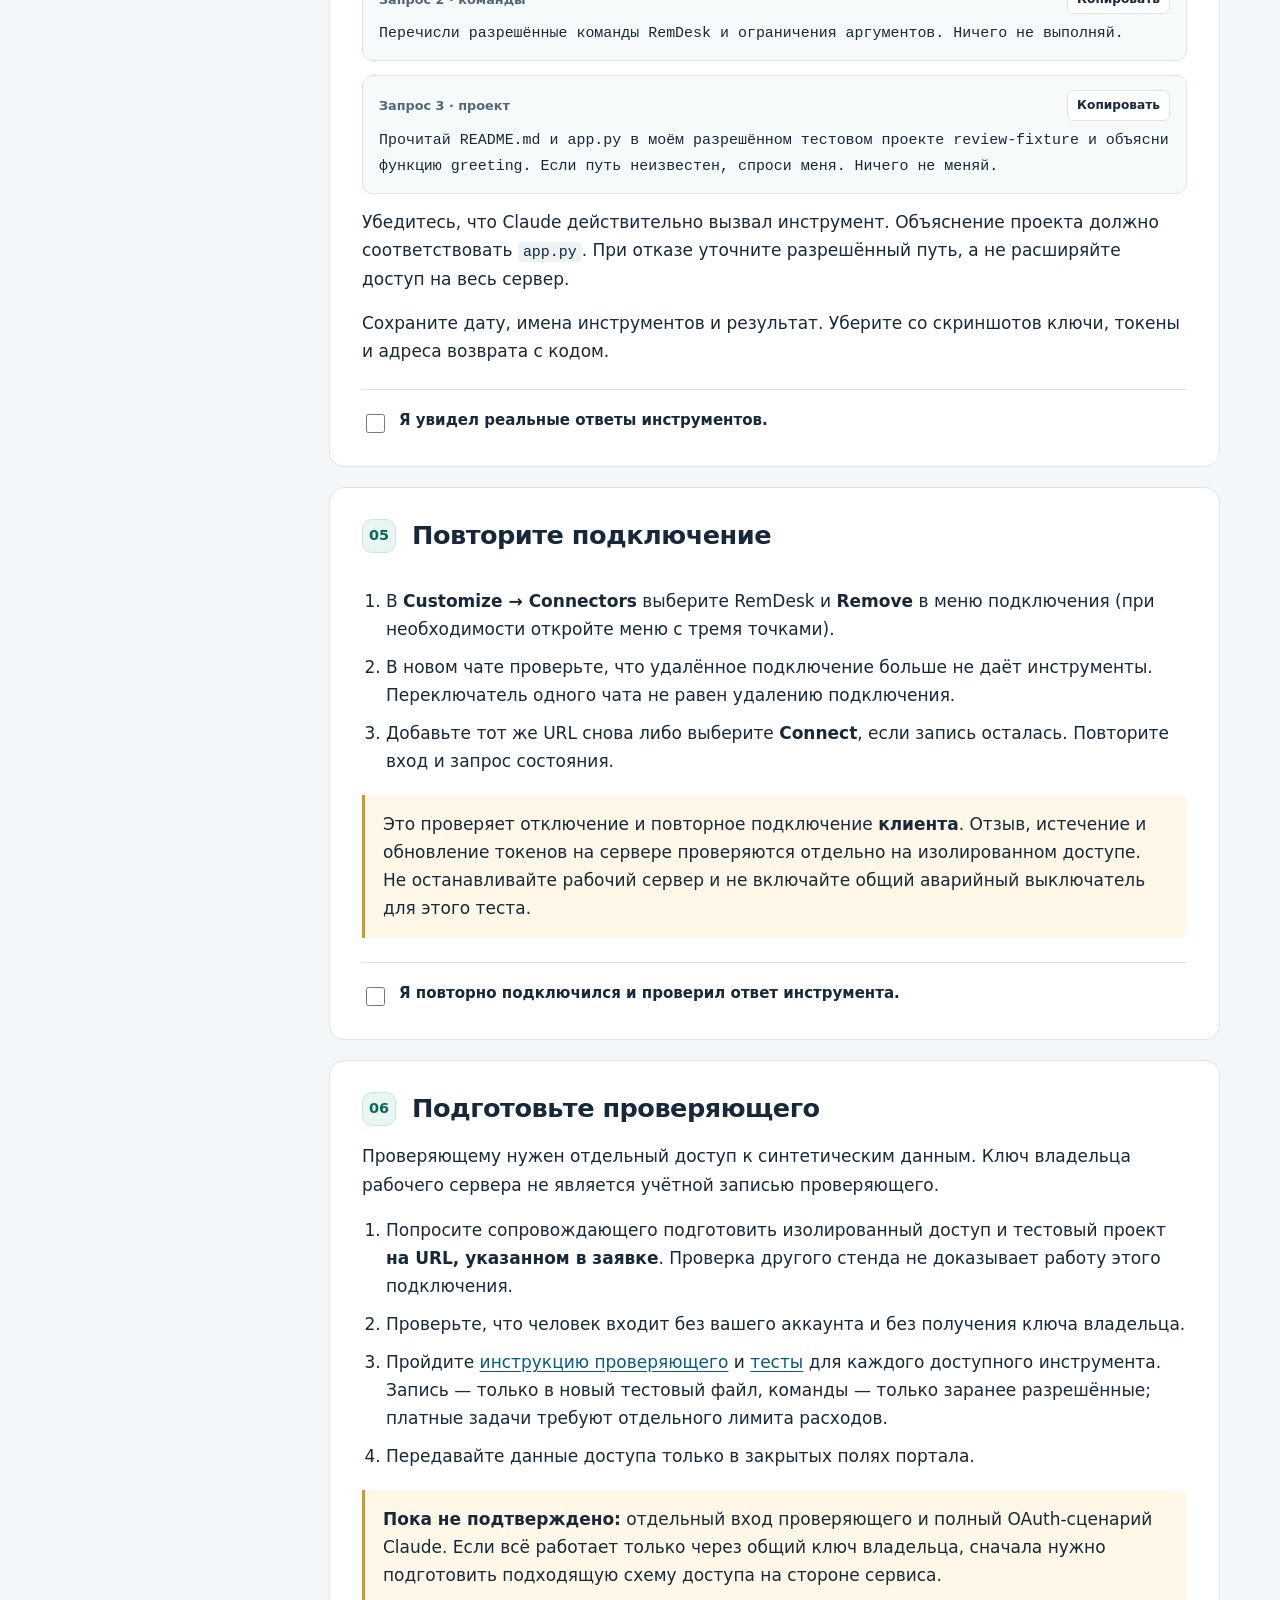
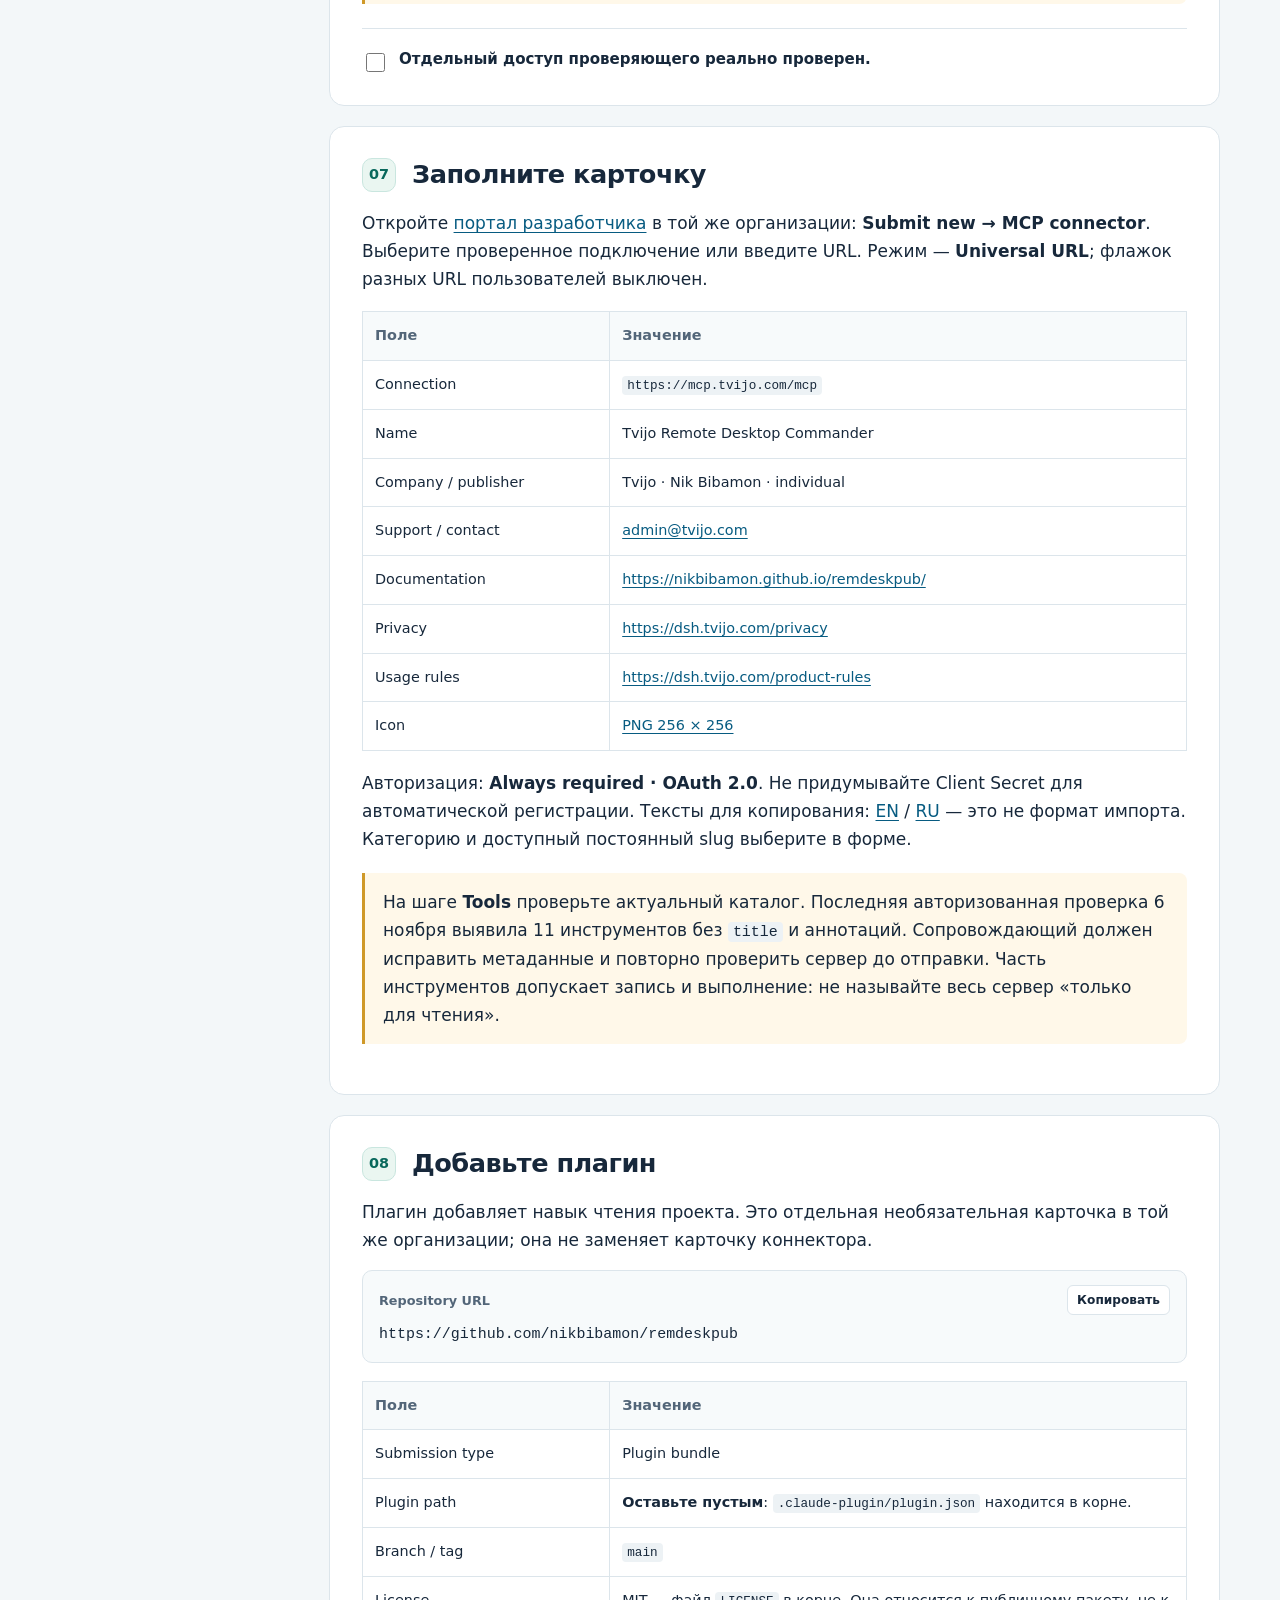
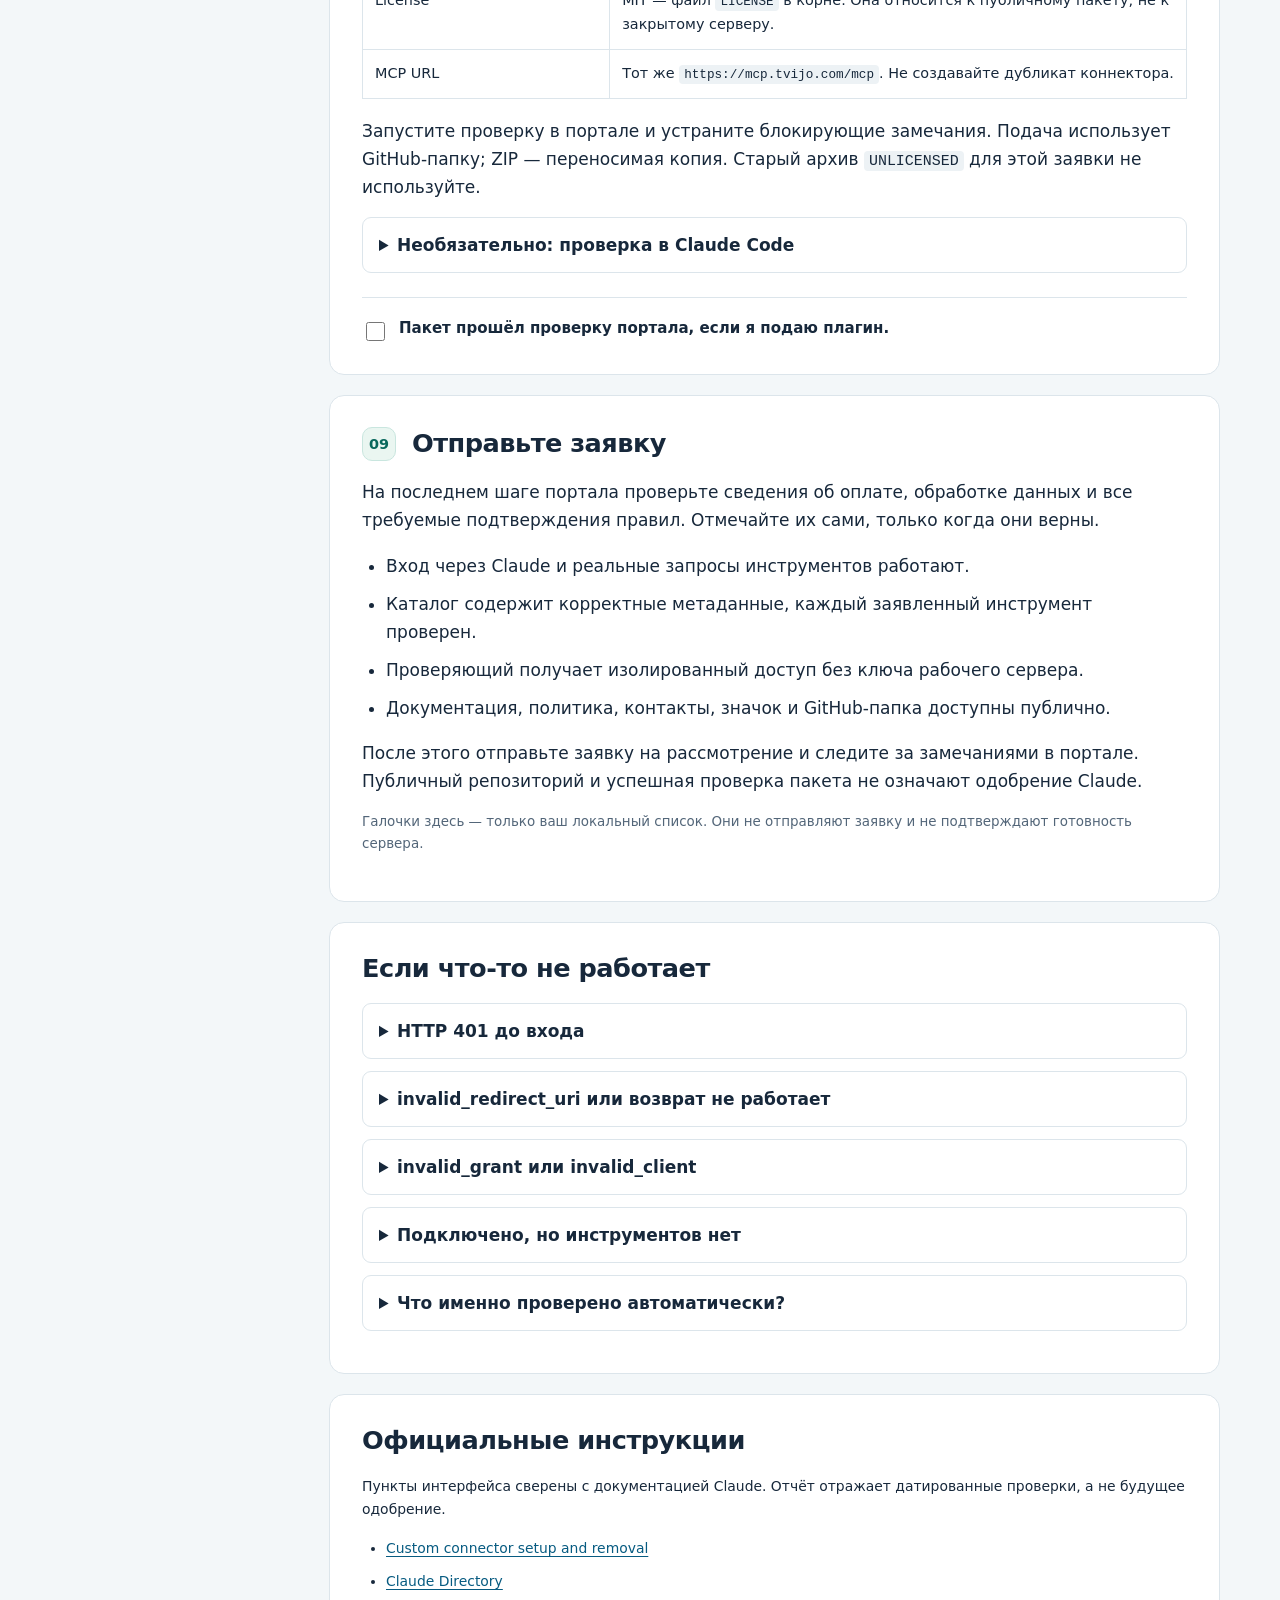
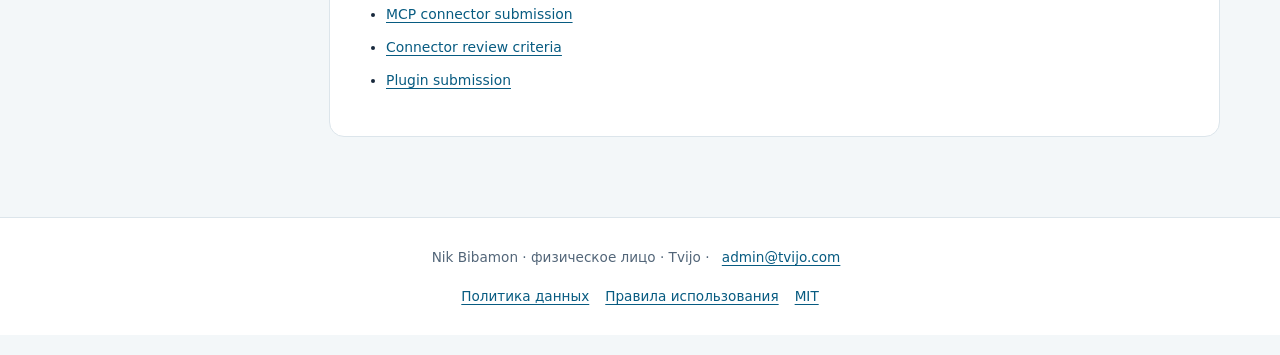
==== commit 7f026438: "docs: clarify isolated consent checks and connector removal AI-OS-Agent: codex AI-OS-Model: unknown-" ====
--- a/docs/ru.html
+++ b/docs/ru.html
@@ -7,17 +7,17 @@
 <div class="layout"><aside class="side"><p class="side-title">По шагам</p><nav aria-label="По шагам"><a href="#step-1">1. Подготовьте аккаунт</a><a href="#step-2">2. Добавьте RemDesk</a><a href="#step-3">3. Подтвердите доступ</a><a href="#step-4">4. Проверьте инструменты</a><a href="#step-5">5. Повторите подключение</a><a href="#step-6">6. Подготовьте проверяющего</a><a href="#step-7">7. Заполните карточку</a><a href="#step-8">8. Добавьте плагин</a><a href="#step-9">9. Отправьте заявку</a><a href="#help">Если что-то не работает</a></nav><div class="progress-box js-only"><p><strong>Ваш список действий · <span id="progress-count">0 / 6</span></strong></p><progress value="0" max="6" aria-label="Ваш список действий"></progress><p>Только в этом браузере. Данные не отправляются.</p><button class="quiet" type="button" data-reset>Сбросить отметки</button></div></aside><main class="content" id="content"><section class="step" id="step-1"><div class="step-heading"><span class="number">01</span><h2>Подготовьте аккаунт</h2></div><p>Используйте аккаунт и организацию Claude, которым должна принадлежать карточка. Для подачи нужен подходящий платный план; в Team/Enterprise может потребоваться роль владельца.</p>
 <ul><li>Издатель: <strong>Tvijo</strong>. Оператор: <strong>Nik Bibamon, физическое лицо</strong>. Контакт: <a href="mailto:admin@tvijo.com">admin@tvijo.com</a>. Страна пока не указана — впишите свою фактическую страну, если форма её требует.</li>
 <li>Для собственного теста нужен доступ к серверу RemDesk и разрешённому проекту. Владелец сервера должен разместить <a href="https://github.com/nikbibamon/remdeskpub/tree/main/review-fixture">тестовые файлы</a> в разрешённом каталоге.</li></ul>
-<div class="success"><p><strong>Что регистрируем:</strong> RemDesk — один коннектор с URL ниже. DSHREM (<code>com.tvijo/dshrem</code>) — другой продукт. RootRemDesk и оплата здесь не включаются. Arcade не требуется.</p></div><label class="check"><input type="checkbox" data-check="account"><span>Я выбрал нужный аккаунт и тестовый проект.</span></label></section><section class="step" id="step-2"><div class="step-heading"><span class="number">02</span><h2>Добавьте RemDesk</h2></div><p>В личном аккаунте откройте <strong>Customize → Connectors → + Add → Add custom connector</strong>. Если RemDesk уже есть, откройте существующее подключение.</p><div class="field"><div class="field-top"><span class="field-label">Название</span><button class="copy" type="button" data-copy="connector-name" data-success="Скопировано" data-fallback="Текст выделен: скопируйте вручную">Копировать</button></div><pre><code id="connector-name">Tvijo Remote Desktop Commander</code></pre></div><div class="field"><div class="field-top"><span class="field-label">MCP server URL</span><button class="copy" type="button" data-copy="server-url" data-success="Скопировано" data-fallback="Текст выделен: скопируйте вручную">Копировать</button></div><pre><code id="server-url">https://mcp.tvijo.com/mcp</code></pre></div>
+<div class="success"><p><strong>Что регистрируем:</strong> RemDesk — один коннектор с URL ниже. DSHREM (<code>com.tvijo/dshrem</code>) — другой продукт. RootRemDesk и оплата здесь не включаются. </p></div><label class="check"><input type="checkbox" data-check="account"><span>Я выбрал нужный аккаунт и тестовый проект.</span></label></section><section class="step" id="step-2"><div class="step-heading"><span class="number">02</span><h2>Добавьте RemDesk</h2></div><p>В личном аккаунте откройте <strong>Customize → Connectors → + Add → Add custom connector</strong>. Если RemDesk уже есть, откройте существующее подключение.</p><div class="field"><div class="field-top"><span class="field-label">Название</span><button class="copy" type="button" data-copy="connector-name" data-success="Скопировано" data-fallback="Текст выделен: скопируйте вручную">Копировать</button></div><pre><code id="connector-name">Tvijo Remote Desktop Commander</code></pre></div><div class="field"><div class="field-top"><span class="field-label">MCP server URL</span><button class="copy" type="button" data-copy="server-url" data-success="Скопировано" data-fallback="Текст выделен: скопируйте вручную">Копировать</button></div><pre><code id="server-url">https://mcp.tvijo.com/mcp</code></pre></div>
 <ol><li>Укажите название и URL без пробелов.</li><li>Проверьте способ входа: <strong>OAuth</strong>. Если спрашивается способ регистрации клиента, выберите <strong>Register automatically</strong>: сервер объявляет динамическую регистрацию.</li><li>Выберите <strong>Sign in now</strong>. При выборе <strong>Sign in when needed</strong> вход начнётся при запросе инструмента.</li></ol>
 <details><summary>Для Team / Enterprise</summary><p>Владелец организации добавляет сервер через <strong>Organization settings → Connectors → Add → Custom → Web</strong>. Затем участник открывает <strong>Customize → Connectors → Connect</strong>. Названия пунктов могут различаться в разных версиях интерфейса.</p></details></section><section class="step" id="step-3"><div class="step-heading"><span class="number">03</span><h2>Подтвердите доступ</h2></div><p>Claude откроет страницу авторизации. Перед вводом данных проверьте домен: <strong>https://mcp.tvijo.com</strong>. Прочитайте показанные разрешения.</p>
-<div class="notice"><p><strong>Особенность текущей реализации:</strong> в исходниках описано подтверждение <em>ключом владельца сервера</em>, а не вход по email. Сам экран согласия через Claude ещё не проверен. Если он отличается, сохраните безопасный текст ошибки и остановитесь.</p></div>
-<ol><li>Если вы владелец и видите поле подтверждения, получите существующий ключ из настроенного источника на своём сервере. Файл задаёт параметр запуска RemDesk <code>-oauth-admin-token-file</code>. Не заменяйте ключ новым.</li>
+<div class="notice"><p><strong>Особенность текущей реализации:</strong> в исходниках описано подтверждение <em>ключом владельца сервера</em>, а не вход по email. Сам экран согласия через Claude ещё не проверен. Сначала сопровождающий должен подтвердить этот сценарий на изолированном тестовом доступе. Не используйте общий ключ рабочего сервера для первой проверки или доступа проверяющего.</p></div>
+<ol><li>Если изолированный тестовый доступ подготовлен и вы его владелец, получите ключ только этого тестового развёртывания из его настроенного источника. Файл задаёт параметр запуска RemDesk <code>-oauth-admin-token-file</code>. Не заменяйте ключ новым.</li>
 <li>Введите ключ только в проверенную HTTPS-форму согласия, если права подходят вашему тесту. <strong>Не отправляйте его в Claude, GitHub, поддержку или проверяющему.</strong></li>
 <li>Нажмите <strong>Approve</strong>, если эта кнопка показана, и дождитесь возврата в Claude. Не копируйте URL возврата: он может содержать одноразовый код.</li>
 <li>Если ключа или доступа к серверу нет, запросите подходящий доступ у владельца. MIT-лицензия не выдаёт аккаунт или сервер.</li></ol>
 <div class="success"><p><strong>Успех:</strong> Claude показывает доступное подключение, а запрос инструмента не возвращает вас на вход.</p></div><label class="check"><input type="checkbox" data-check="consent"><span>Я прошёл согласие и вернулся в Claude без ошибки.</span></label></section><section class="step" id="step-4"><div class="step-heading"><span class="number">04</span><h2>Проверьте инструменты</h2></div><p>Начните новый чат и включите RemDesk в <strong>+ → Connectors</strong>. Сначала — только безопасные проверки чтения.</p><div class="field"><div class="field-top"><span class="field-label">Запрос 1 · состояние</span><button class="copy" type="button" data-copy="prompt-health" data-success="Скопировано" data-fallback="Текст выделен: скопируйте вручную">Копировать</button></div><pre><code id="prompt-health">Проверь состояние RemDesk. Ничего не меняй, не запускай команды и не отправляй задачи. Покажи фактический ответ инструмента.</code></pre></div><div class="field"><div class="field-top"><span class="field-label">Запрос 2 · команды</span><button class="copy" type="button" data-copy="prompt-commands" data-success="Скопировано" data-fallback="Текст выделен: скопируйте вручную">Копировать</button></div><pre><code id="prompt-commands">Перечисли разрешённые команды RemDesk и ограничения аргументов. Ничего не выполняй.</code></pre></div><div class="field"><div class="field-top"><span class="field-label">Запрос 3 · проект</span><button class="copy" type="button" data-copy="prompt-files" data-success="Скопировано" data-fallback="Текст выделен: скопируйте вручную">Копировать</button></div><pre><code id="prompt-files">Прочитай README.md и app.py в моём разрешённом тестовом проекте review-fixture и объясни функцию greeting. Если путь неизвестен, спроси меня. Ничего не меняй.</code></pre></div>
 <p>Убедитесь, что Claude действительно вызвал инструмент. Объяснение проекта должно соответствовать <code>app.py</code>. При отказе уточните разрешённый путь, а не расширяйте доступ на весь сервер.</p>
-<p>Сохраните дату, имена инструментов и результат. Уберите со скриншотов ключи, токены и адреса возврата с кодом.</p><label class="check"><input type="checkbox" data-check="tools"><span>Я увидел реальные ответы инструментов.</span></label></section><section class="step" id="step-5"><div class="step-heading"><span class="number">05</span><h2>Повторите подключение</h2></div><ol><li>В <strong>Customize → Connectors</strong> выберите RemDesk и доступное действие отключения или <strong>Remove</strong> в меню подключения.</li><li>В новом чате проверьте, что удалённое подключение больше не даёт инструменты. Переключатель одного чата не равен удалению подключения.</li><li>Добавьте тот же URL снова либо выберите <strong>Connect</strong>, если запись осталась. Повторите вход и запрос состояния.</li></ol>
+<p>Сохраните дату, имена инструментов и результат. Уберите со скриншотов ключи, токены и адреса возврата с кодом.</p><label class="check"><input type="checkbox" data-check="tools"><span>Я увидел реальные ответы инструментов.</span></label></section><section class="step" id="step-5"><div class="step-heading"><span class="number">05</span><h2>Повторите подключение</h2></div><ol><li>В <strong>Customize → Connectors</strong> выберите RemDesk и <strong>Remove</strong> в меню подключения (при необходимости откройте меню с тремя точками).</li><li>В новом чате проверьте, что удалённое подключение больше не даёт инструменты. Переключатель одного чата не равен удалению подключения.</li><li>Добавьте тот же URL снова либо выберите <strong>Connect</strong>, если запись осталась. Повторите вход и запрос состояния.</li></ol>
 <div class="notice"><p>Это проверяет отключение и повторное подключение <strong>клиента</strong>. Отзыв, истечение и обновление токенов на сервере проверяются отдельно на изолированном доступе. Не останавливайте рабочий сервер и не включайте общий аварийный выключатель для этого теста.</p></div><label class="check"><input type="checkbox" data-check="reconnect"><span>Я повторно подключился и проверил ответ инструмента.</span></label></section><section class="step" id="step-6"><div class="step-heading"><span class="number">06</span><h2>Подготовьте проверяющего</h2></div><p>Проверяющему нужен отдельный доступ к синтетическим данным. Ключ владельца рабочего сервера не является учётной записью проверяющего.</p>
 <ol><li>Попросите сопровождающего подготовить изолированный доступ и тестовый проект <strong>на URL, указанном в заявке</strong>. Проверка другого стенда не доказывает работу этого подключения.</li><li>Проверьте, что человек входит без вашего аккаунта и без получения ключа владельца.</li><li>Пройдите <a href="reviewer-guide.md">инструкцию проверяющего</a> и <a href="review-cases.json">тесты</a> для каждого доступного инструмента. Запись — только в новый тестовый файл, команды — только заранее разрешённые; платные задачи требуют отдельного лимита расходов.</li><li>Передавайте данные доступа только в закрытых полях портала.</li></ol>
 <div class="notice"><p><strong>Пока не подтверждено:</strong> отдельный вход проверяющего и полный OAuth-сценарий Claude. Если всё работает только через общий ключ владельца, сначала нужно подготовить подходящую схему доступа на стороне сервиса.</p></div><label class="check"><input type="checkbox" data-check="reviewer"><span>Отдельный доступ проверяющего реально проверен.</span></label></section><section class="step" id="step-7"><div class="step-heading"><span class="number">07</span><h2>Заполните карточку</h2></div><p>Откройте <a href="https://claude.ai/directory/manage">портал разработчика</a> в той же организации: <strong>Submit new → MCP connector</strong>. Выберите проверенное подключение или введите URL. Режим — <strong>Universal URL</strong>; флажок разных URL пользователей выключен.</p><div class="table-wrap"><table><thead><tr><th>Поле</th><th>Значение</th></tr></thead><tbody><tr><td>Connection</td><td><code>https://mcp.tvijo.com/mcp</code></td></tr><tr><td>Name</td><td>Tvijo Remote Desktop Commander</td></tr><tr><td>Company / publisher</td><td>Tvijo · Nik Bibamon · individual</td></tr><tr><td>Support / contact</td><td><a href="mailto:admin@tvijo.com">admin@tvijo.com</a></td></tr><tr><td>Documentation</td><td><a href="https://nikbibamon.github.io/remdeskpub/">https://nikbibamon.github.io/remdeskpub/</a></td></tr><tr><td>Privacy</td><td><a href="https://dsh.tvijo.com/privacy">https://dsh.tvijo.com/privacy</a></td></tr><tr><td>Usage rules</td><td><a href="https://dsh.tvijo.com/product-rules">https://dsh.tvijo.com/product-rules</a></td></tr><tr><td>Icon</td><td><a href="assets/tvijo-icon-256.png">PNG 256 × 256</a></td></tr></tbody></table></div>
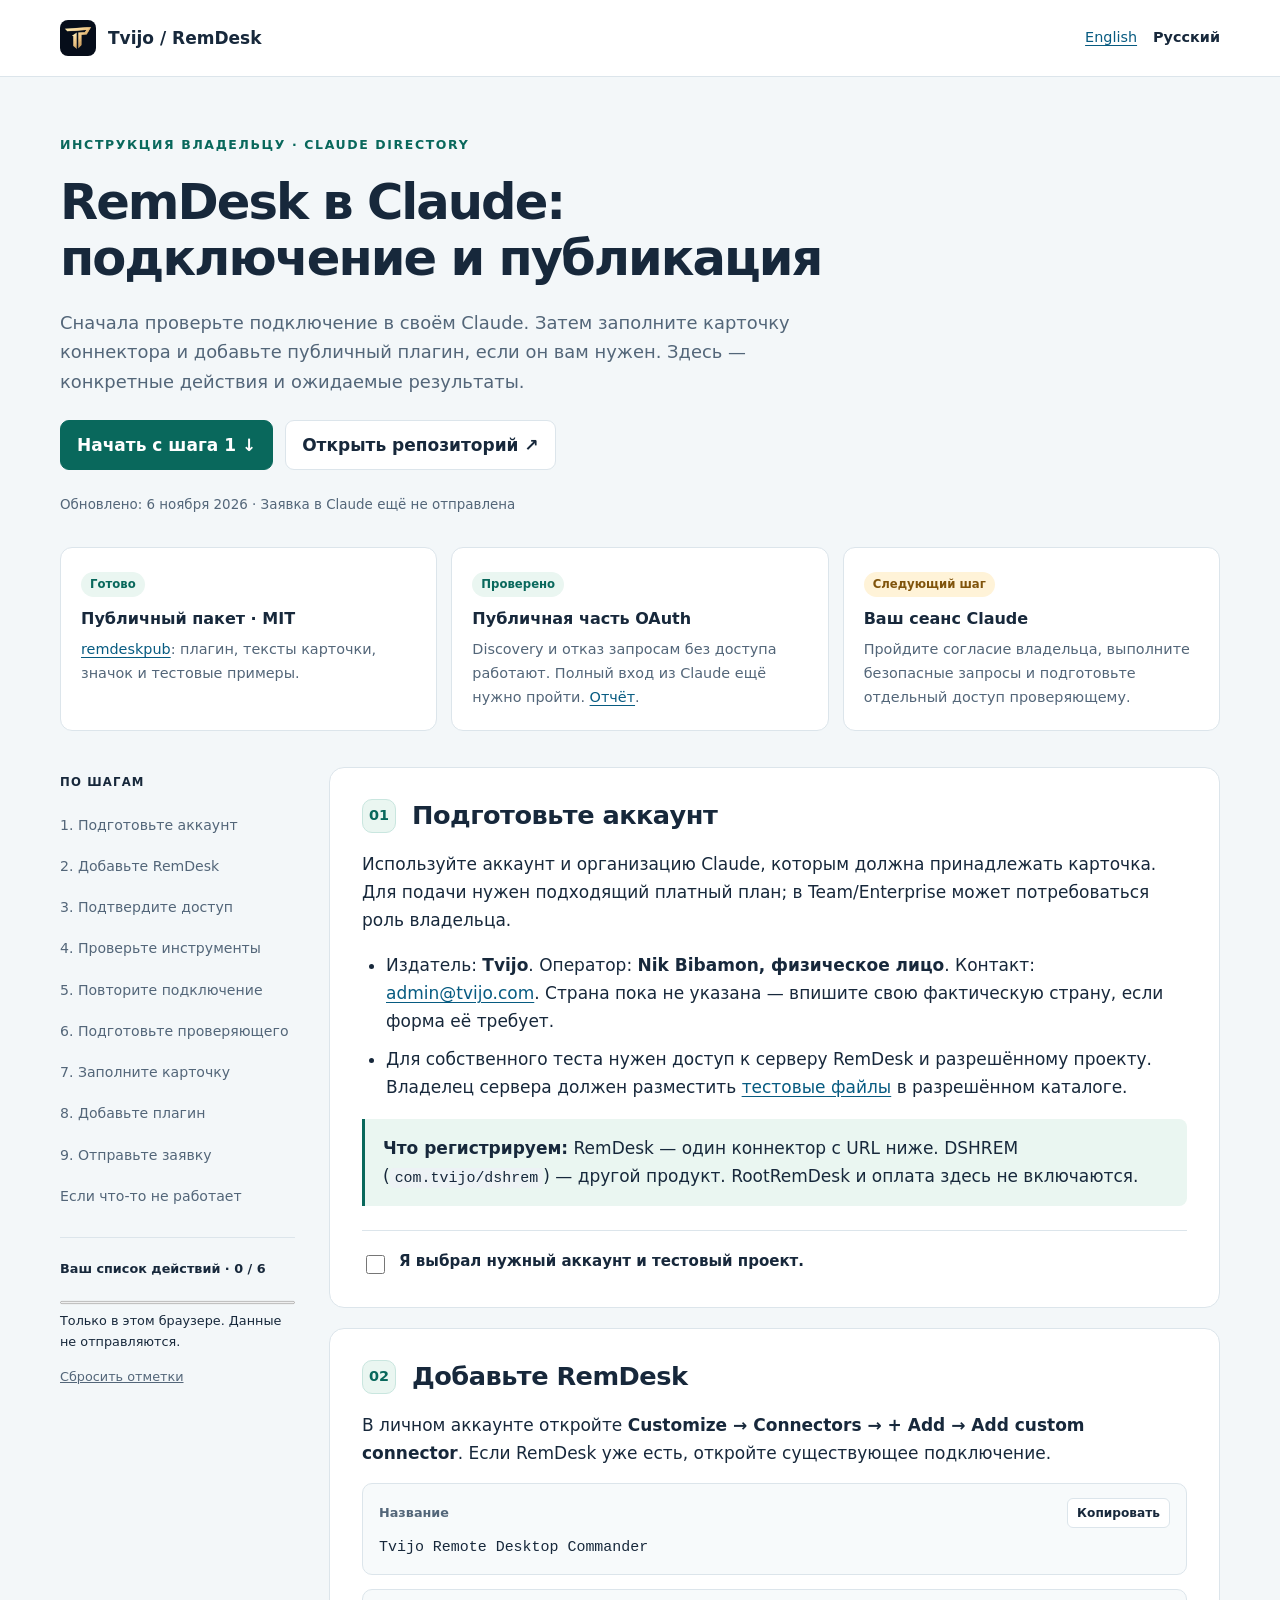
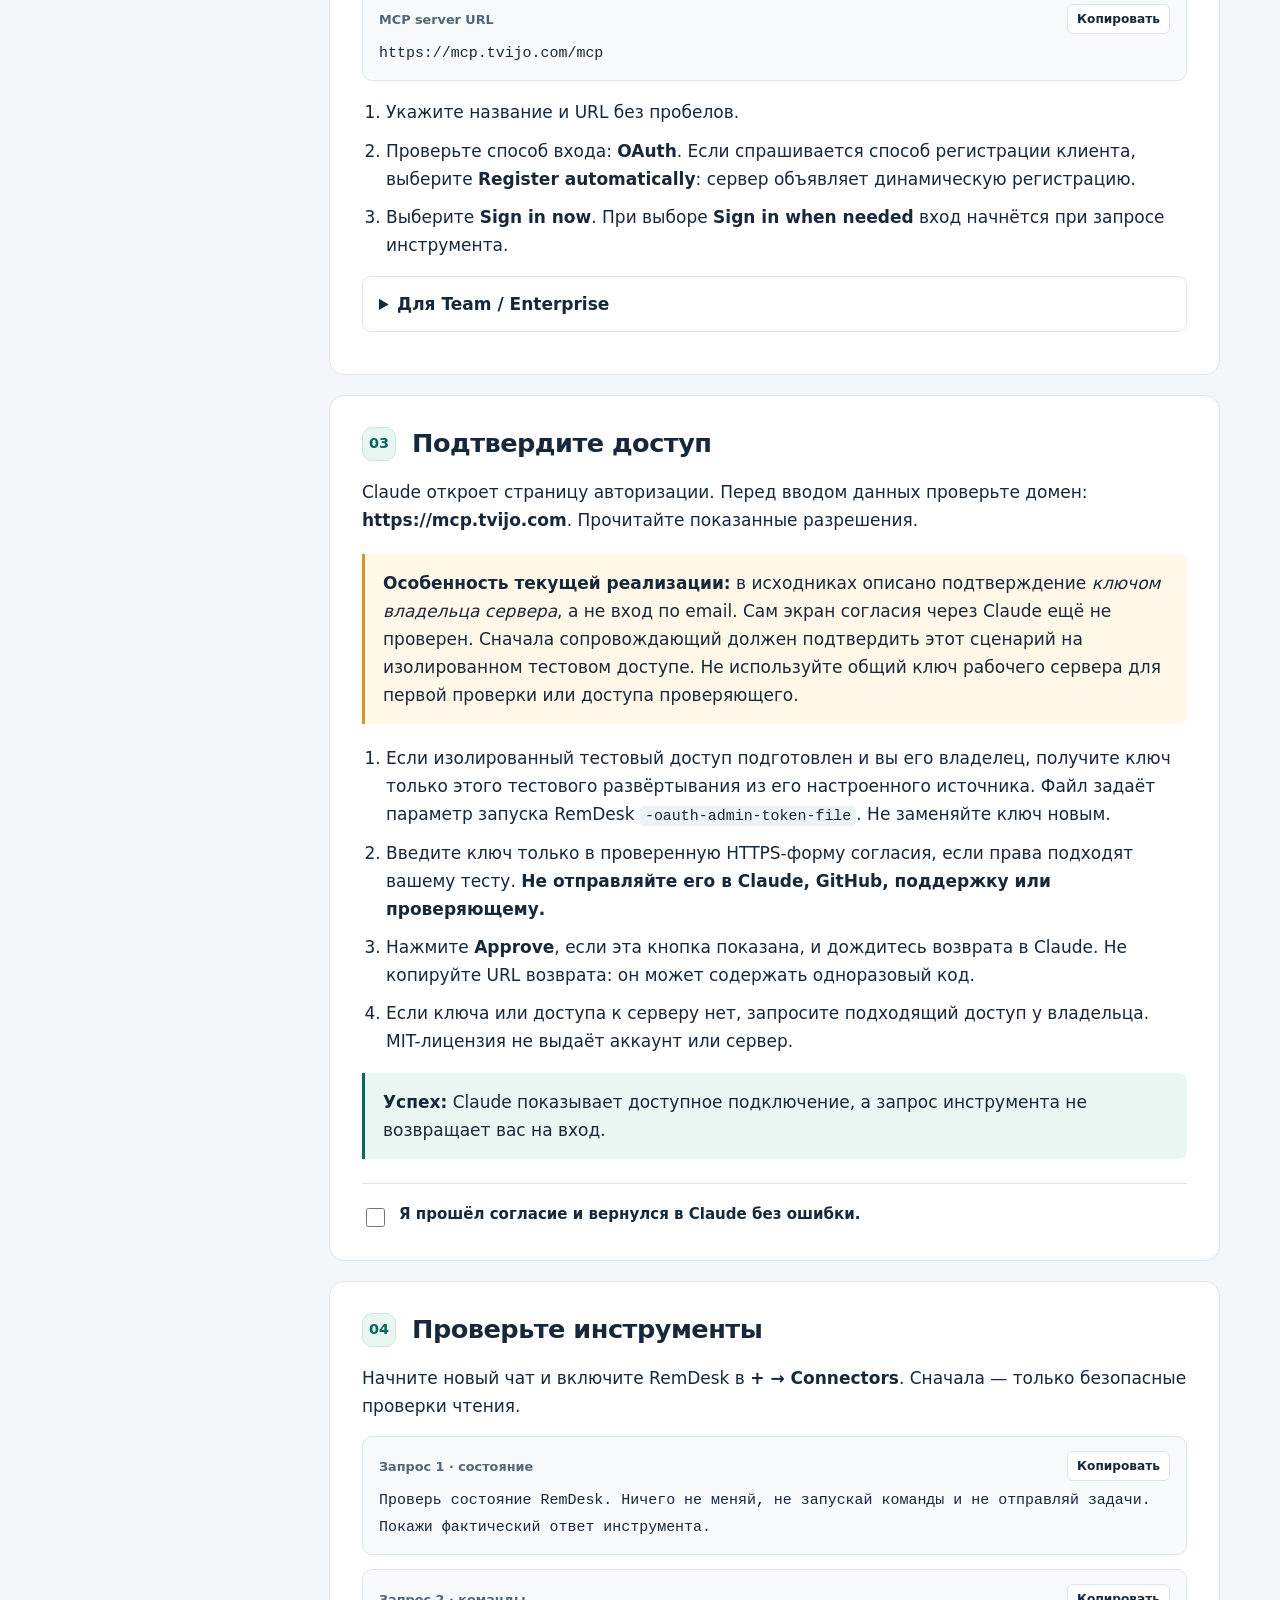
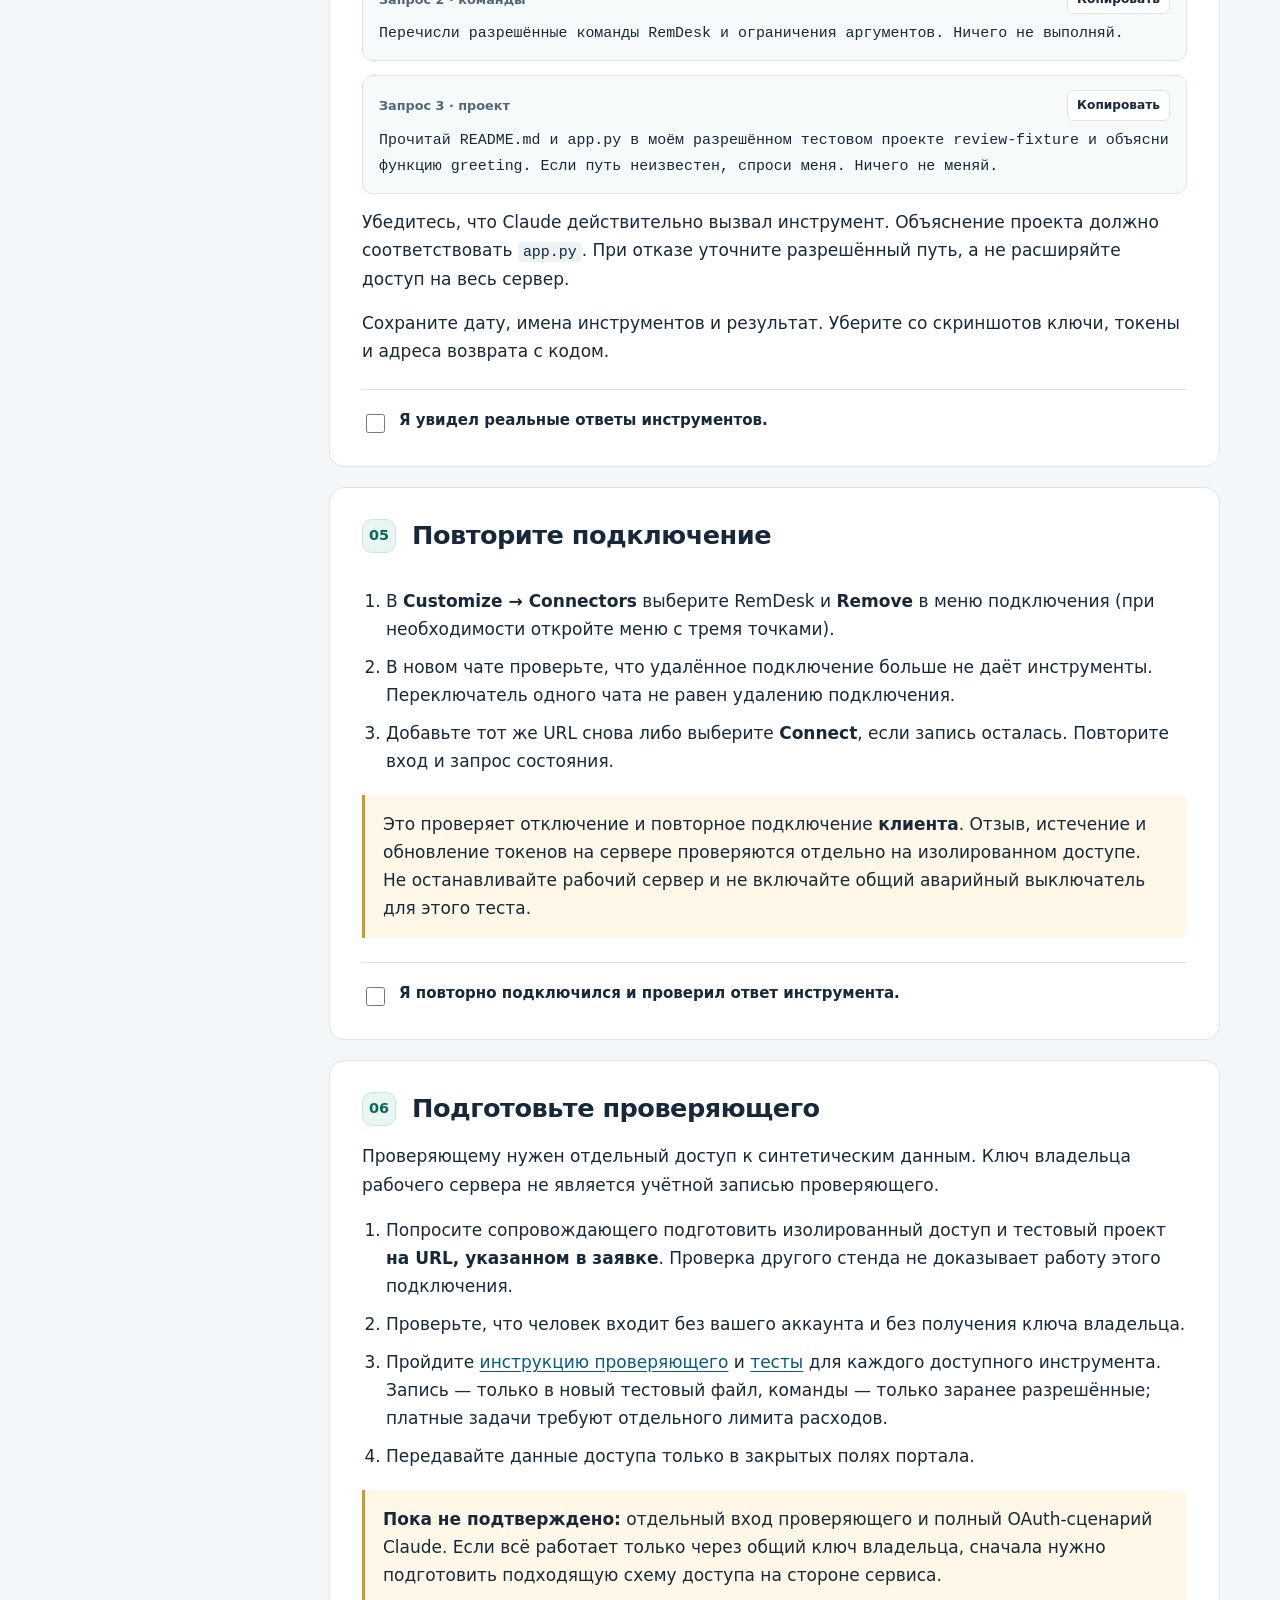
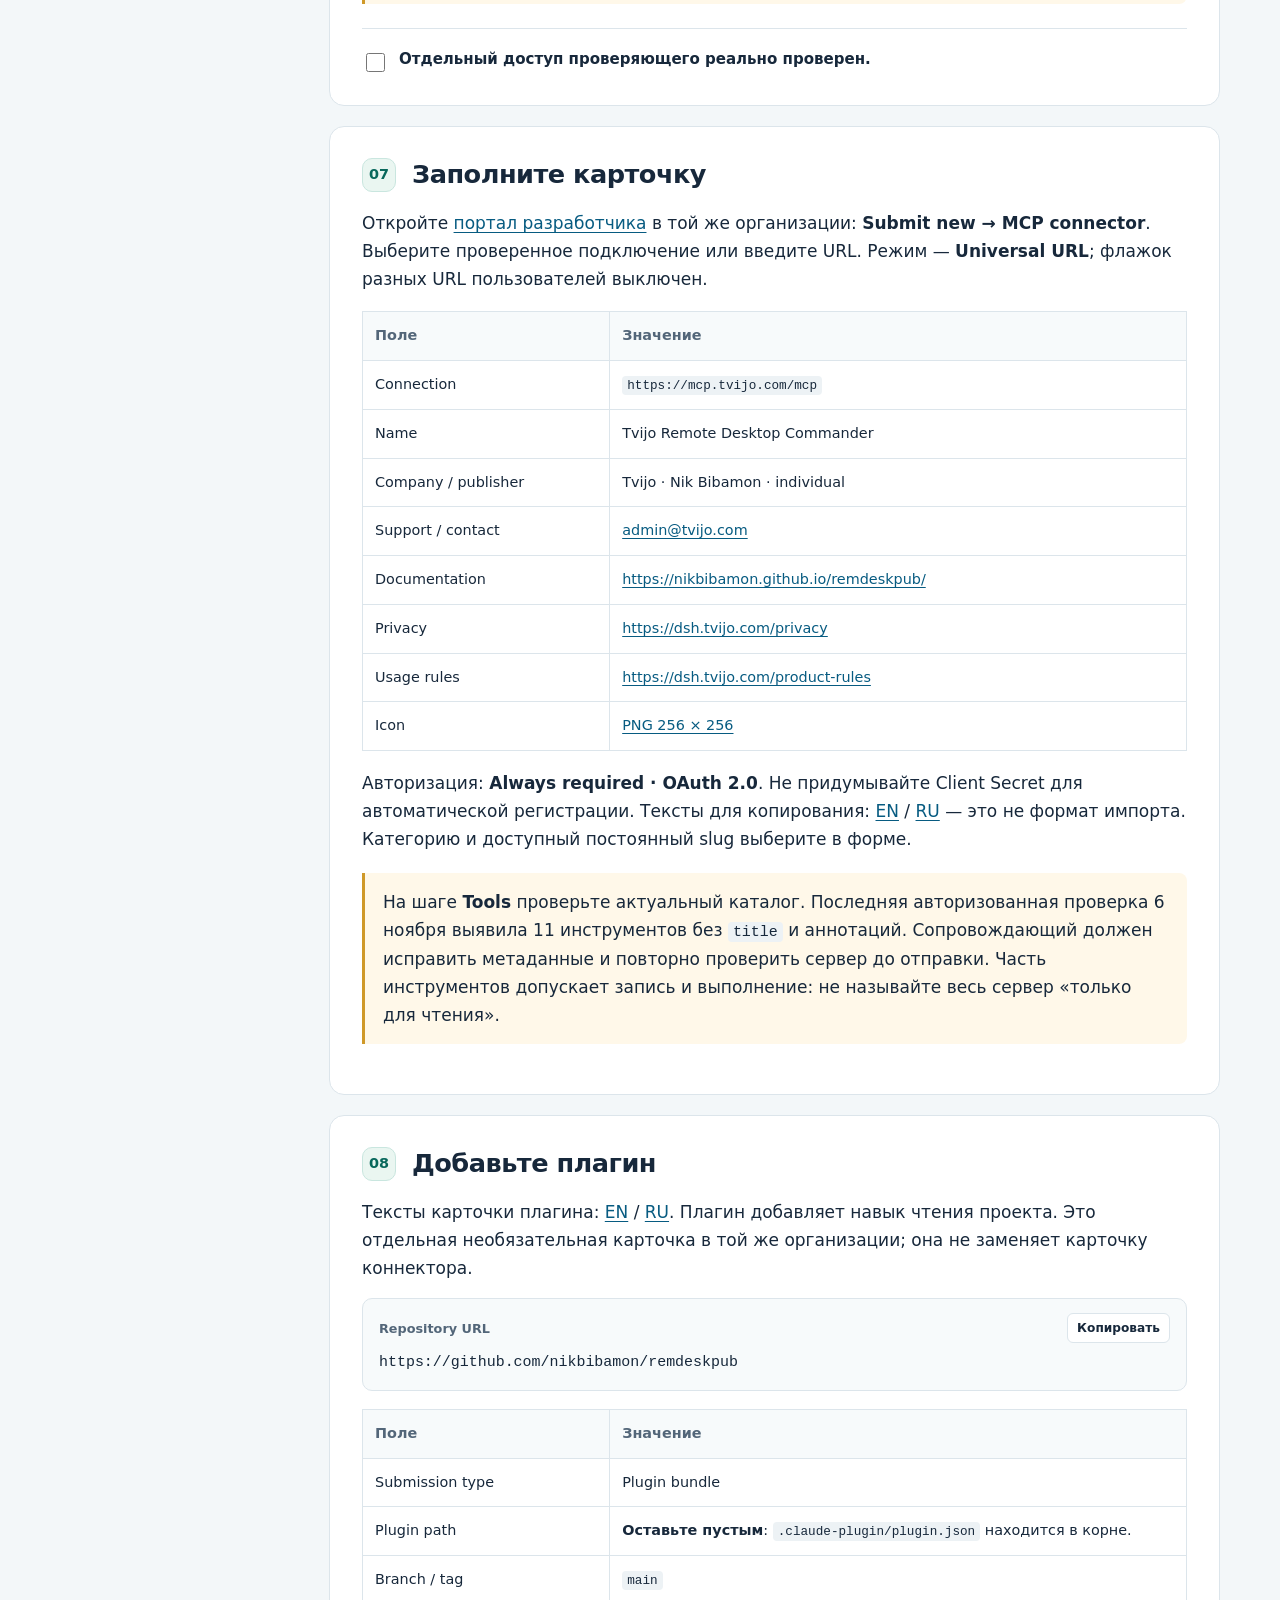
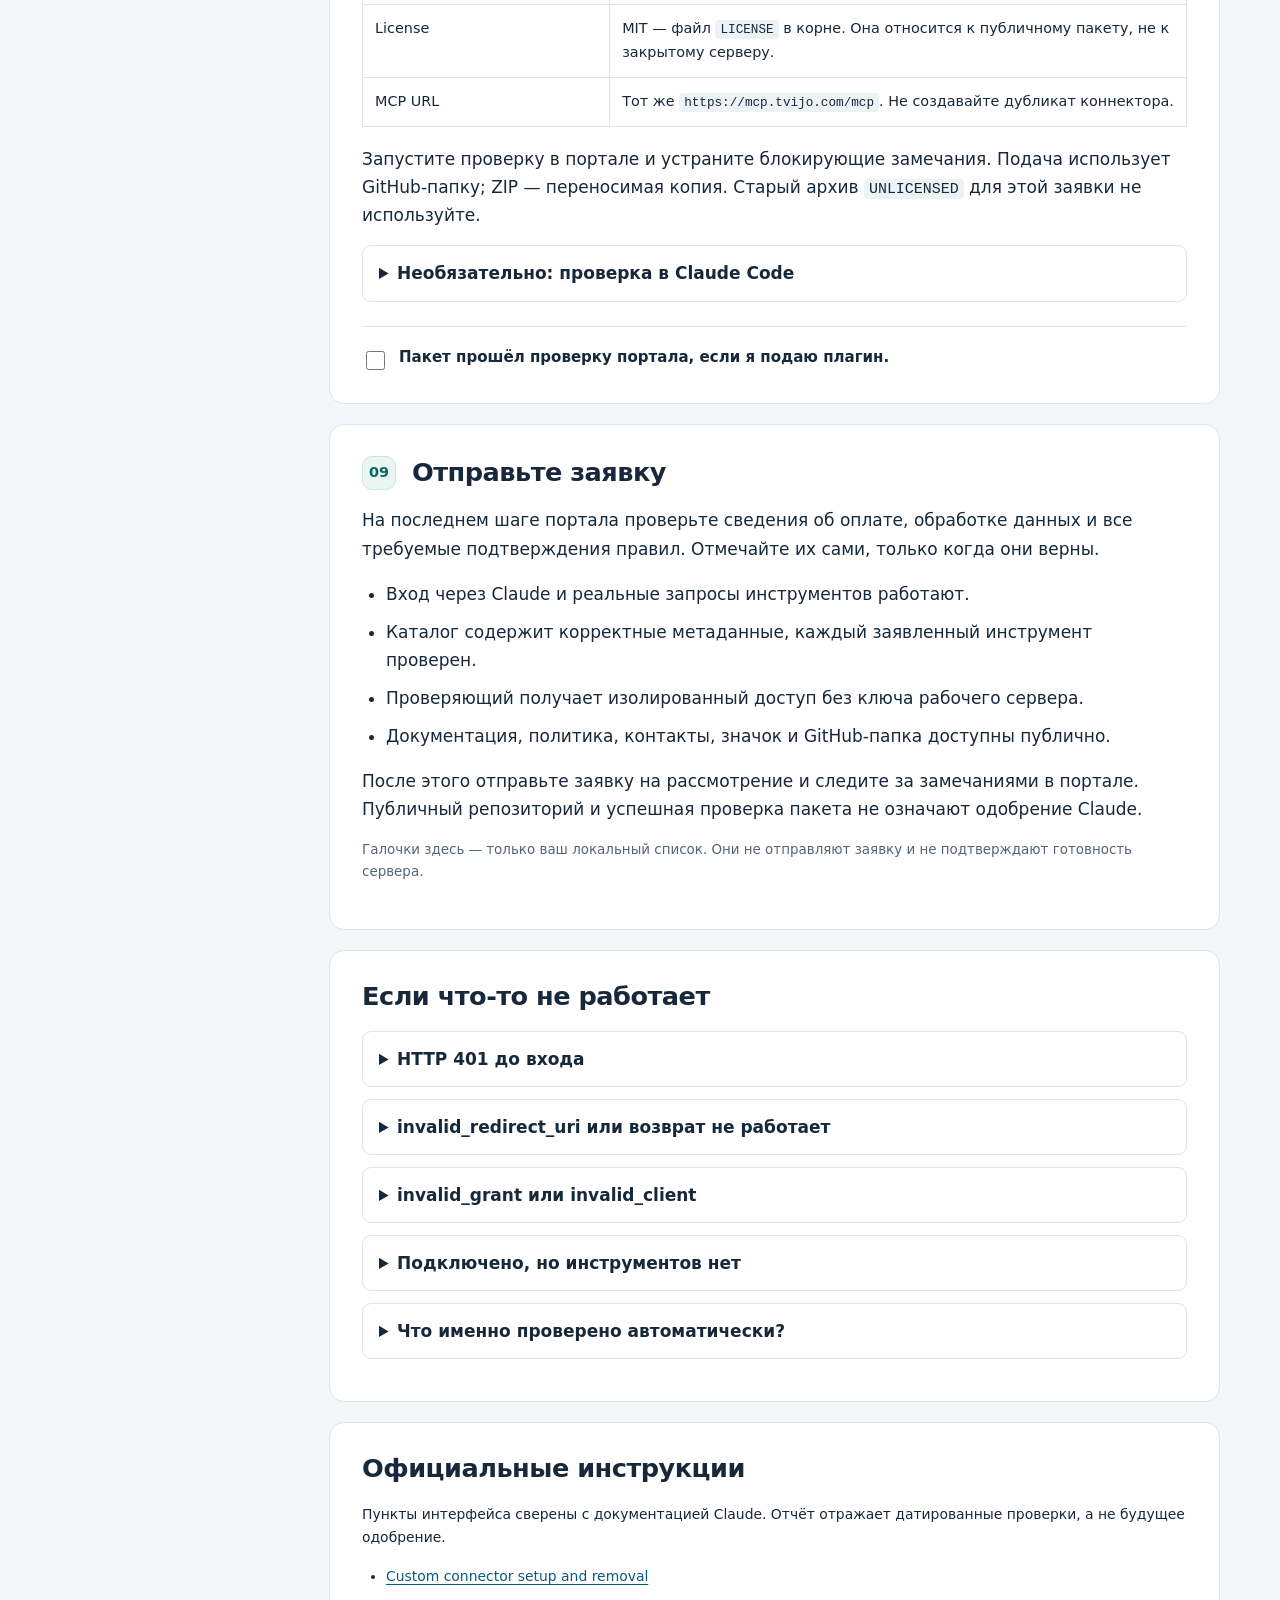
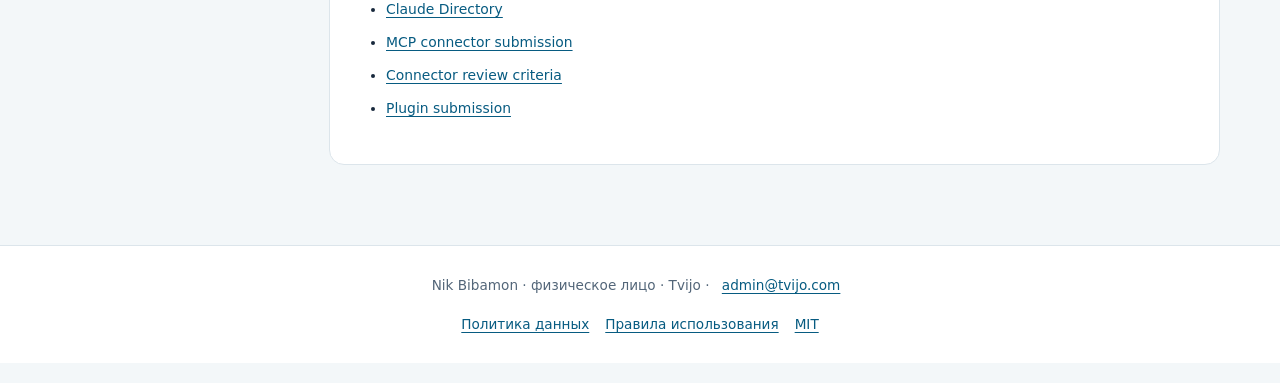
==== commit ea3c0dfd: "docs: link published guide and separate connector and plugin forms AI-OS-Agent: codex AI-OS-Model: u" ====
--- a/docs/ru.html
+++ b/docs/ru.html
@@ -21,8 +21,8 @@
 <div class="notice"><p>Это проверяет отключение и повторное подключение <strong>клиента</strong>. Отзыв, истечение и обновление токенов на сервере проверяются отдельно на изолированном доступе. Не останавливайте рабочий сервер и не включайте общий аварийный выключатель для этого теста.</p></div><label class="check"><input type="checkbox" data-check="reconnect"><span>Я повторно подключился и проверил ответ инструмента.</span></label></section><section class="step" id="step-6"><div class="step-heading"><span class="number">06</span><h2>Подготовьте проверяющего</h2></div><p>Проверяющему нужен отдельный доступ к синтетическим данным. Ключ владельца рабочего сервера не является учётной записью проверяющего.</p>
 <ol><li>Попросите сопровождающего подготовить изолированный доступ и тестовый проект <strong>на URL, указанном в заявке</strong>. Проверка другого стенда не доказывает работу этого подключения.</li><li>Проверьте, что человек входит без вашего аккаунта и без получения ключа владельца.</li><li>Пройдите <a href="reviewer-guide.md">инструкцию проверяющего</a> и <a href="review-cases.json">тесты</a> для каждого доступного инструмента. Запись — только в новый тестовый файл, команды — только заранее разрешённые; платные задачи требуют отдельного лимита расходов.</li><li>Передавайте данные доступа только в закрытых полях портала.</li></ol>
 <div class="notice"><p><strong>Пока не подтверждено:</strong> отдельный вход проверяющего и полный OAuth-сценарий Claude. Если всё работает только через общий ключ владельца, сначала нужно подготовить подходящую схему доступа на стороне сервиса.</p></div><label class="check"><input type="checkbox" data-check="reviewer"><span>Отдельный доступ проверяющего реально проверен.</span></label></section><section class="step" id="step-7"><div class="step-heading"><span class="number">07</span><h2>Заполните карточку</h2></div><p>Откройте <a href="https://claude.ai/directory/manage">портал разработчика</a> в той же организации: <strong>Submit new → MCP connector</strong>. Выберите проверенное подключение или введите URL. Режим — <strong>Universal URL</strong>; флажок разных URL пользователей выключен.</p><div class="table-wrap"><table><thead><tr><th>Поле</th><th>Значение</th></tr></thead><tbody><tr><td>Connection</td><td><code>https://mcp.tvijo.com/mcp</code></td></tr><tr><td>Name</td><td>Tvijo Remote Desktop Commander</td></tr><tr><td>Company / publisher</td><td>Tvijo · Nik Bibamon · individual</td></tr><tr><td>Support / contact</td><td><a href="mailto:admin@tvijo.com">admin@tvijo.com</a></td></tr><tr><td>Documentation</td><td><a href="https://nikbibamon.github.io/remdeskpub/">https://nikbibamon.github.io/remdeskpub/</a></td></tr><tr><td>Privacy</td><td><a href="https://dsh.tvijo.com/privacy">https://dsh.tvijo.com/privacy</a></td></tr><tr><td>Usage rules</td><td><a href="https://dsh.tvijo.com/product-rules">https://dsh.tvijo.com/product-rules</a></td></tr><tr><td>Icon</td><td><a href="assets/tvijo-icon-256.png">PNG 256 × 256</a></td></tr></tbody></table></div>
-<p>Авторизация: <strong>Always required · OAuth 2.0</strong>. Не придумывайте Client Secret для автоматической регистрации. Тексты для копирования: <a href="listing.en.json">EN</a> / <a href="listing.ru.json">RU</a> — это не формат импорта. Категорию и доступный постоянный slug выберите в форме.</p>
-<div class="notice"><p>На шаге <strong>Tools</strong> проверьте актуальный каталог. Последняя авторизованная проверка 6 ноября выявила 11 инструментов без <code>title</code> и аннотаций. Сопровождающий должен исправить метаданные и повторно проверить сервер до отправки. Часть инструментов допускает запись и выполнение: не называйте весь сервер «только для чтения».</p></div></section><section class="step" id="step-8"><div class="step-heading"><span class="number">08</span><h2>Добавьте плагин</h2></div><p>Плагин добавляет навык чтения проекта. Это отдельная необязательная карточка в той же организации; она не заменяет карточку коннектора.</p><div class="field"><div class="field-top"><span class="field-label">Repository URL</span><button class="copy" type="button" data-copy="repo-url" data-success="Скопировано" data-fallback="Текст выделен: скопируйте вручную">Копировать</button></div><pre><code id="repo-url">https://github.com/nikbibamon/remdeskpub</code></pre></div><div class="table-wrap"><table><thead><tr><th>Поле</th><th>Значение</th></tr></thead><tbody><tr><td>Submission type</td><td>Plugin bundle</td></tr><tr><td>Plugin path</td><td><strong>Оставьте пустым</strong>: <code>.claude-plugin/plugin.json</code> находится в корне.</td></tr><tr><td>Branch / tag</td><td><code>main</code></td></tr><tr><td>License</td><td>MIT — файл <code>LICENSE</code> в корне. Она относится к публичному пакету, не к закрытому серверу.</td></tr><tr><td>MCP URL</td><td>Тот же <code>https://mcp.tvijo.com/mcp</code>. Не создавайте дубликат коннектора.</td></tr></tbody></table></div>
+<p>Авторизация: <strong>Always required · OAuth 2.0</strong>. Не придумывайте Client Secret для автоматической регистрации. Тексты для копирования: <a href="connector-listing.en.json">EN</a> / <a href="connector-listing.ru.json">RU</a> — это не формат импорта. Категорию и доступный постоянный slug выберите в форме.</p>
+<div class="notice"><p>На шаге <strong>Tools</strong> проверьте актуальный каталог. Последняя авторизованная проверка 6 ноября выявила 11 инструментов без <code>title</code> и аннотаций. Сопровождающий должен исправить метаданные и повторно проверить сервер до отправки. Часть инструментов допускает запись и выполнение: не называйте весь сервер «только для чтения».</p></div></section><section class="step" id="step-8"><div class="step-heading"><span class="number">08</span><h2>Добавьте плагин</h2></div><p>Тексты карточки плагина: <a href="listing.en.json">EN</a> / <a href="listing.ru.json">RU</a>. Плагин добавляет навык чтения проекта. Это отдельная необязательная карточка в той же организации; она не заменяет карточку коннектора.</p><div class="field"><div class="field-top"><span class="field-label">Repository URL</span><button class="copy" type="button" data-copy="repo-url" data-success="Скопировано" data-fallback="Текст выделен: скопируйте вручную">Копировать</button></div><pre><code id="repo-url">https://github.com/nikbibamon/remdeskpub</code></pre></div><div class="table-wrap"><table><thead><tr><th>Поле</th><th>Значение</th></tr></thead><tbody><tr><td>Submission type</td><td>Plugin bundle</td></tr><tr><td>Plugin path</td><td><strong>Оставьте пустым</strong>: <code>.claude-plugin/plugin.json</code> находится в корне.</td></tr><tr><td>Branch / tag</td><td><code>main</code></td></tr><tr><td>License</td><td>MIT — файл <code>LICENSE</code> в корне. Она относится к публичному пакету, не к закрытому серверу.</td></tr><tr><td>MCP URL</td><td>Тот же <code>https://mcp.tvijo.com/mcp</code>. Не создавайте дубликат коннектора.</td></tr></tbody></table></div>
 <p>Запустите проверку в портале и устраните блокирующие замечания. Подача использует GitHub-папку; ZIP — переносимая копия. Старый архив <code>UNLICENSED</code> для этой заявки не используйте.</p>
 <details><summary>Необязательно: проверка в Claude Code</summary><p>В каталоге, где ещё нет папки remdeskpub:</p><div class="field"><div class="field-top"><span class="field-label">Терминал</span><button class="copy" type="button" data-copy="local-install" data-success="Скопировано" data-fallback="Текст выделен: скопируйте вручную">Копировать</button></div><pre><code id="local-install">git clone https://github.com/nikbibamon/remdeskpub.git
 cd remdeskpub
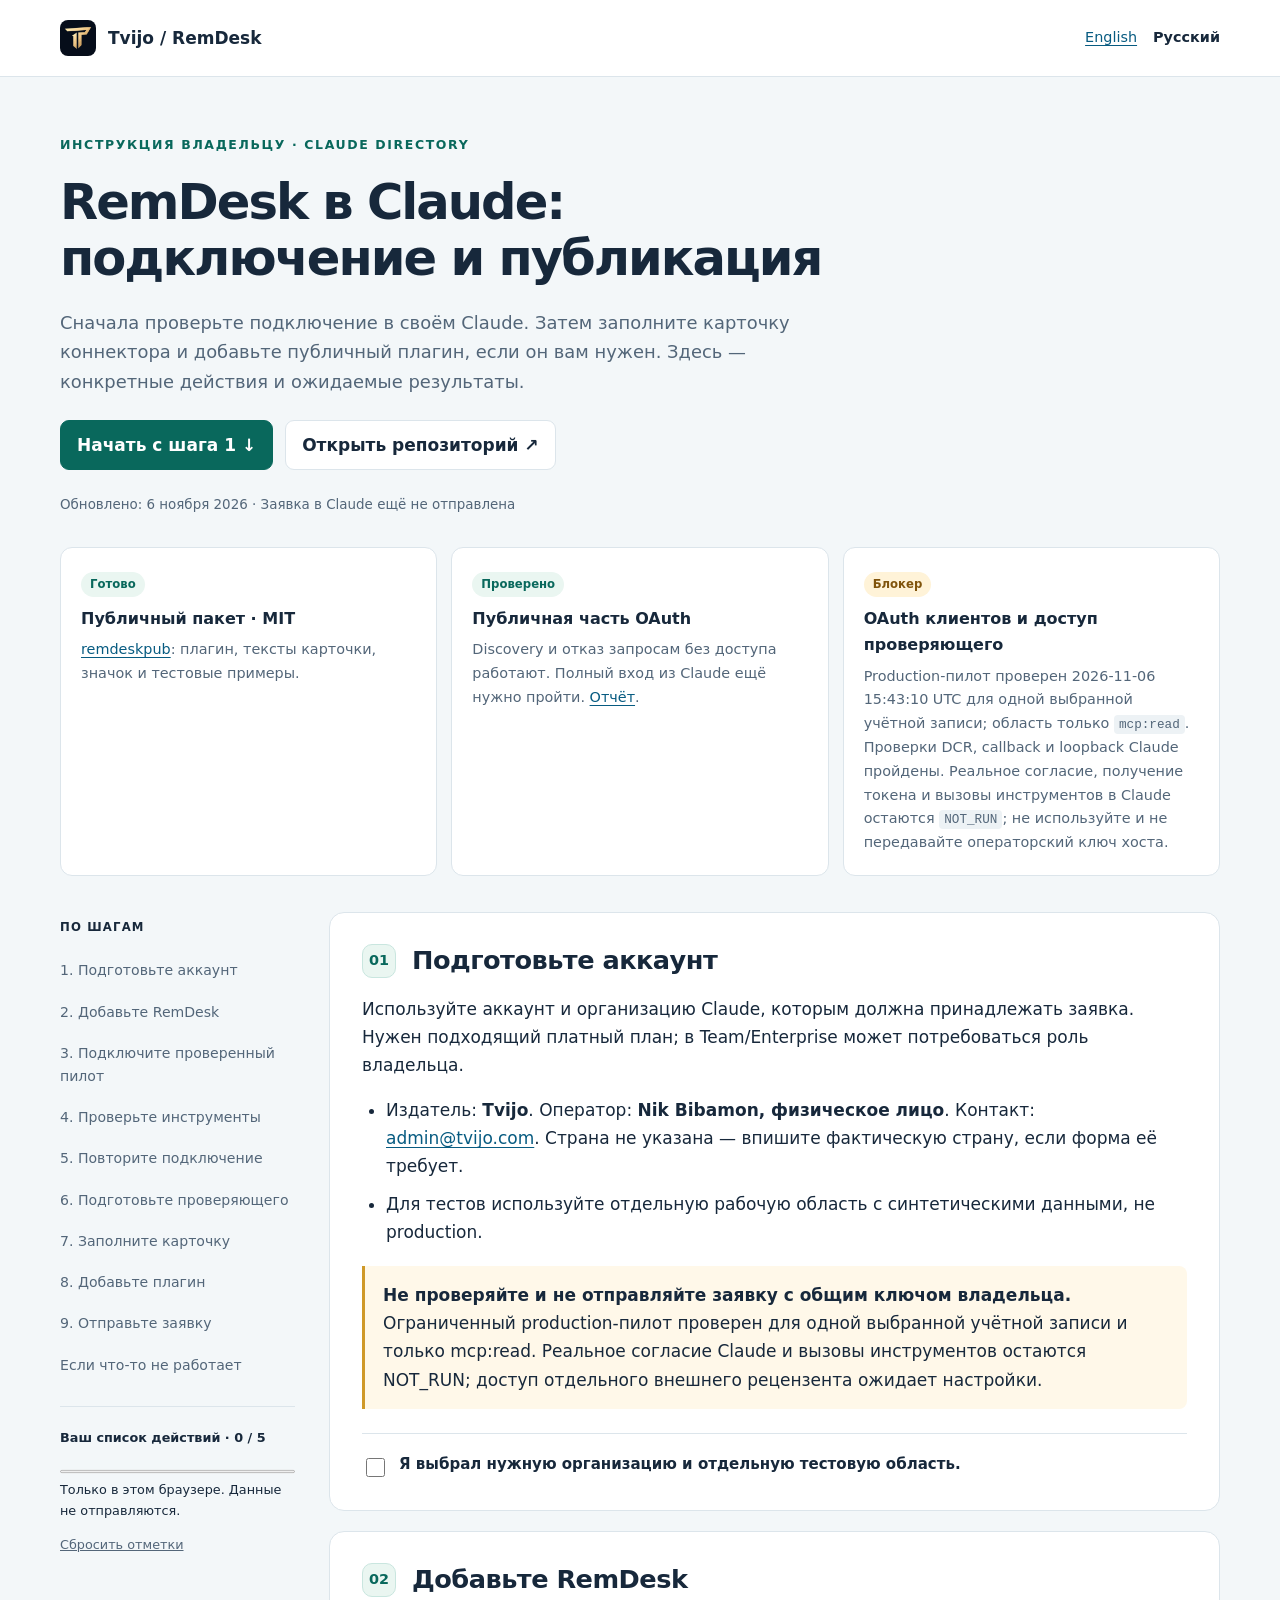
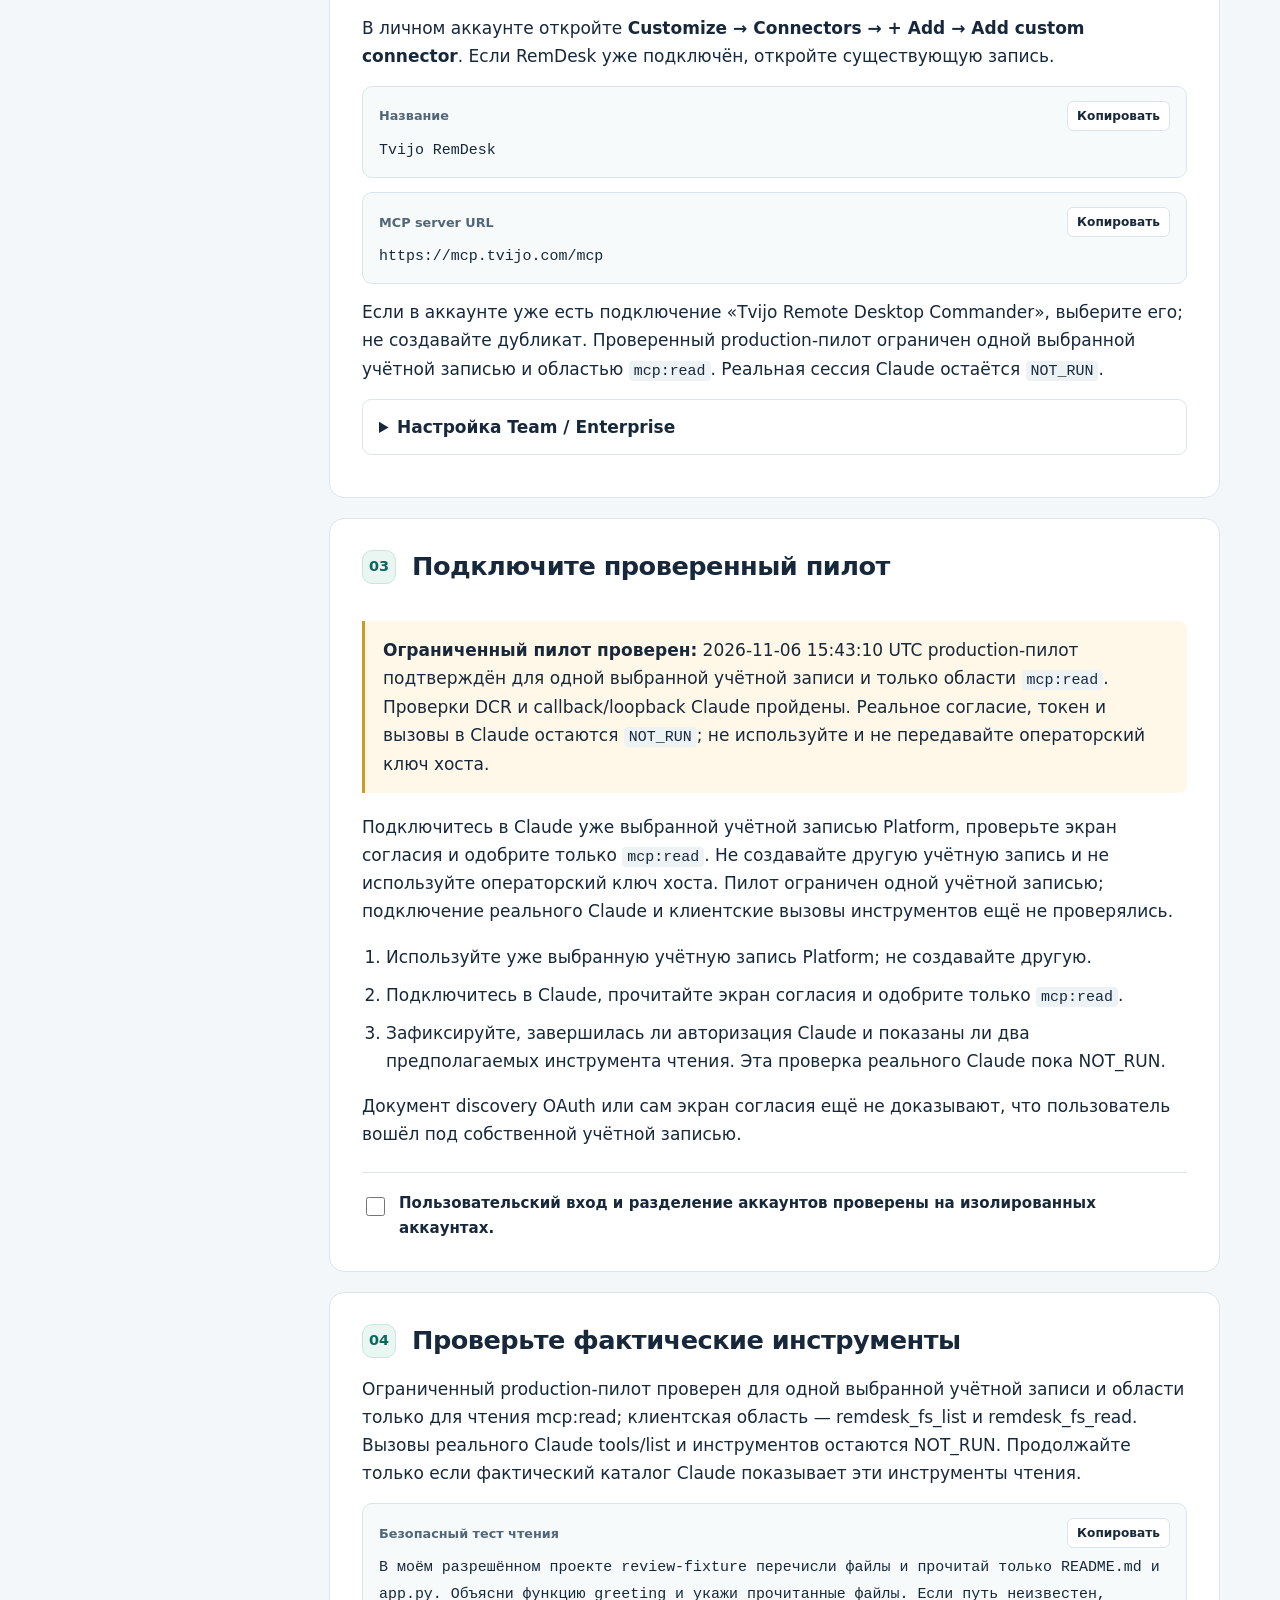
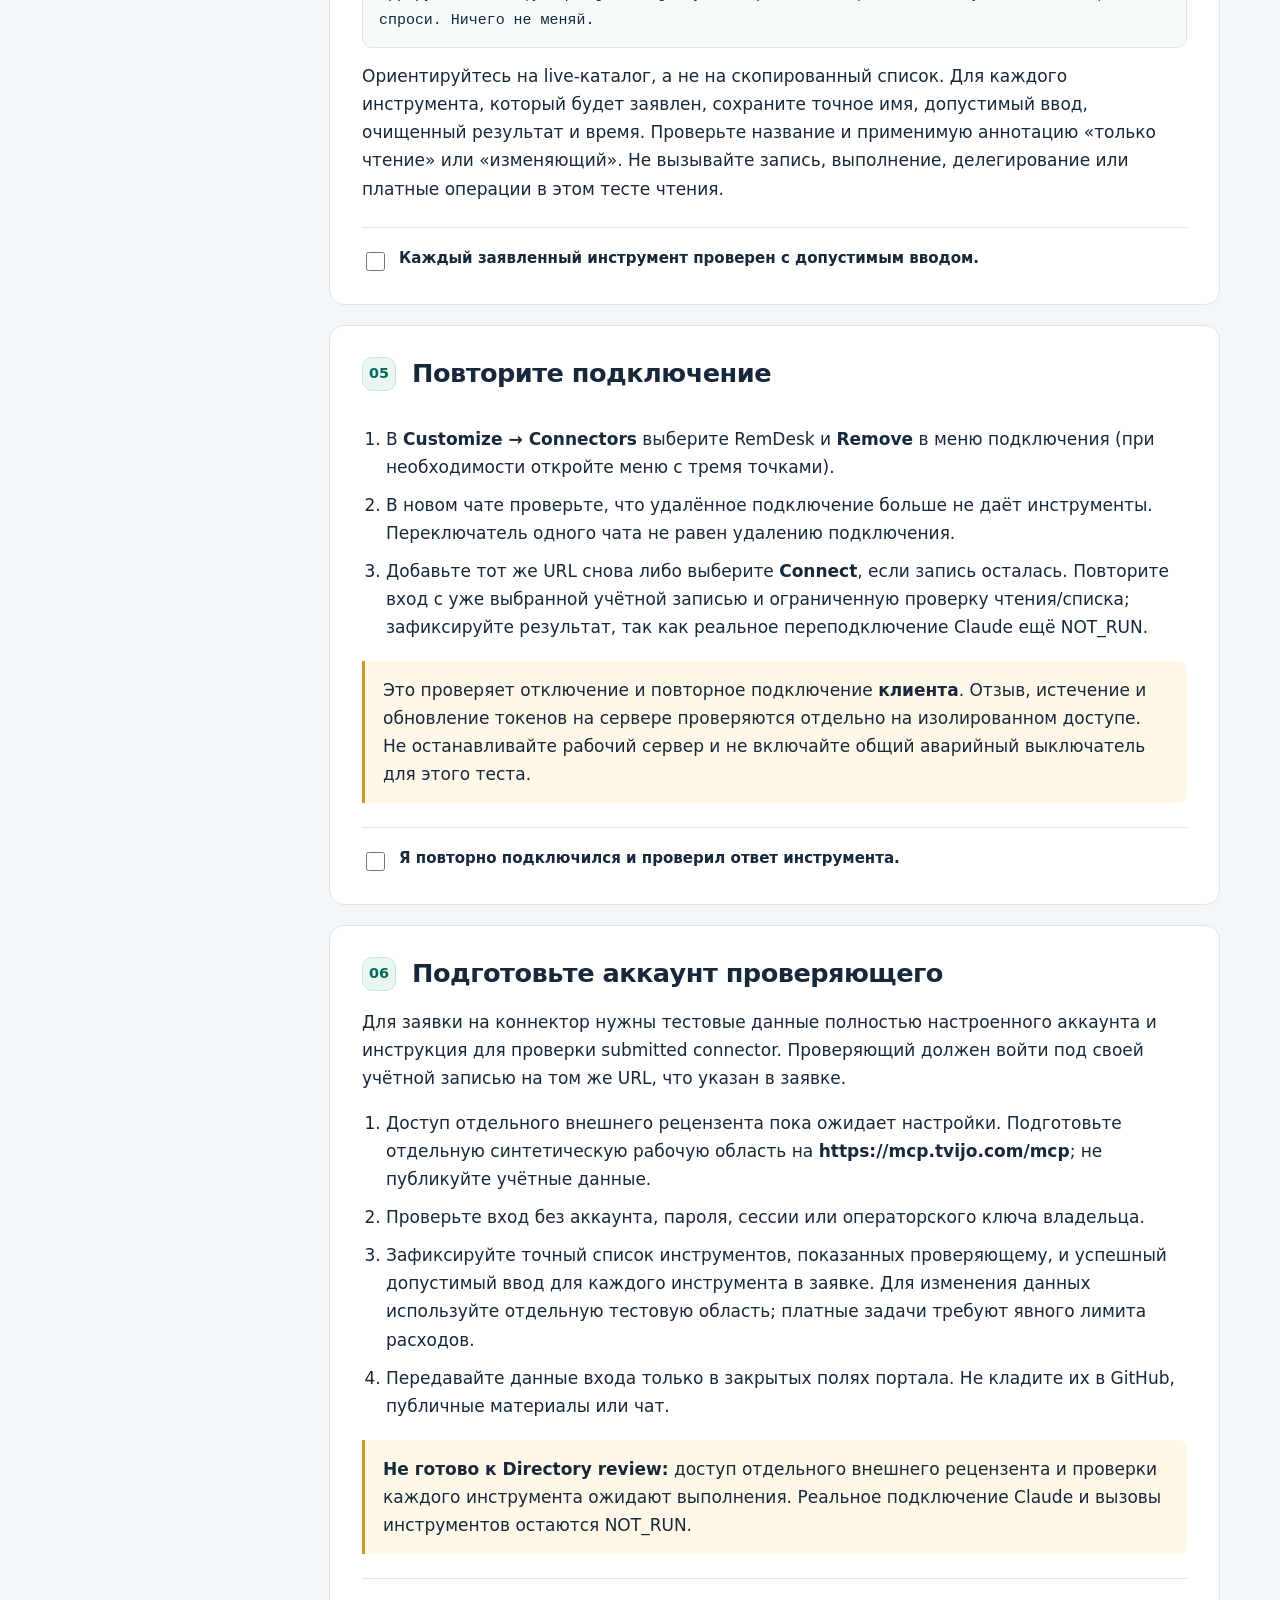
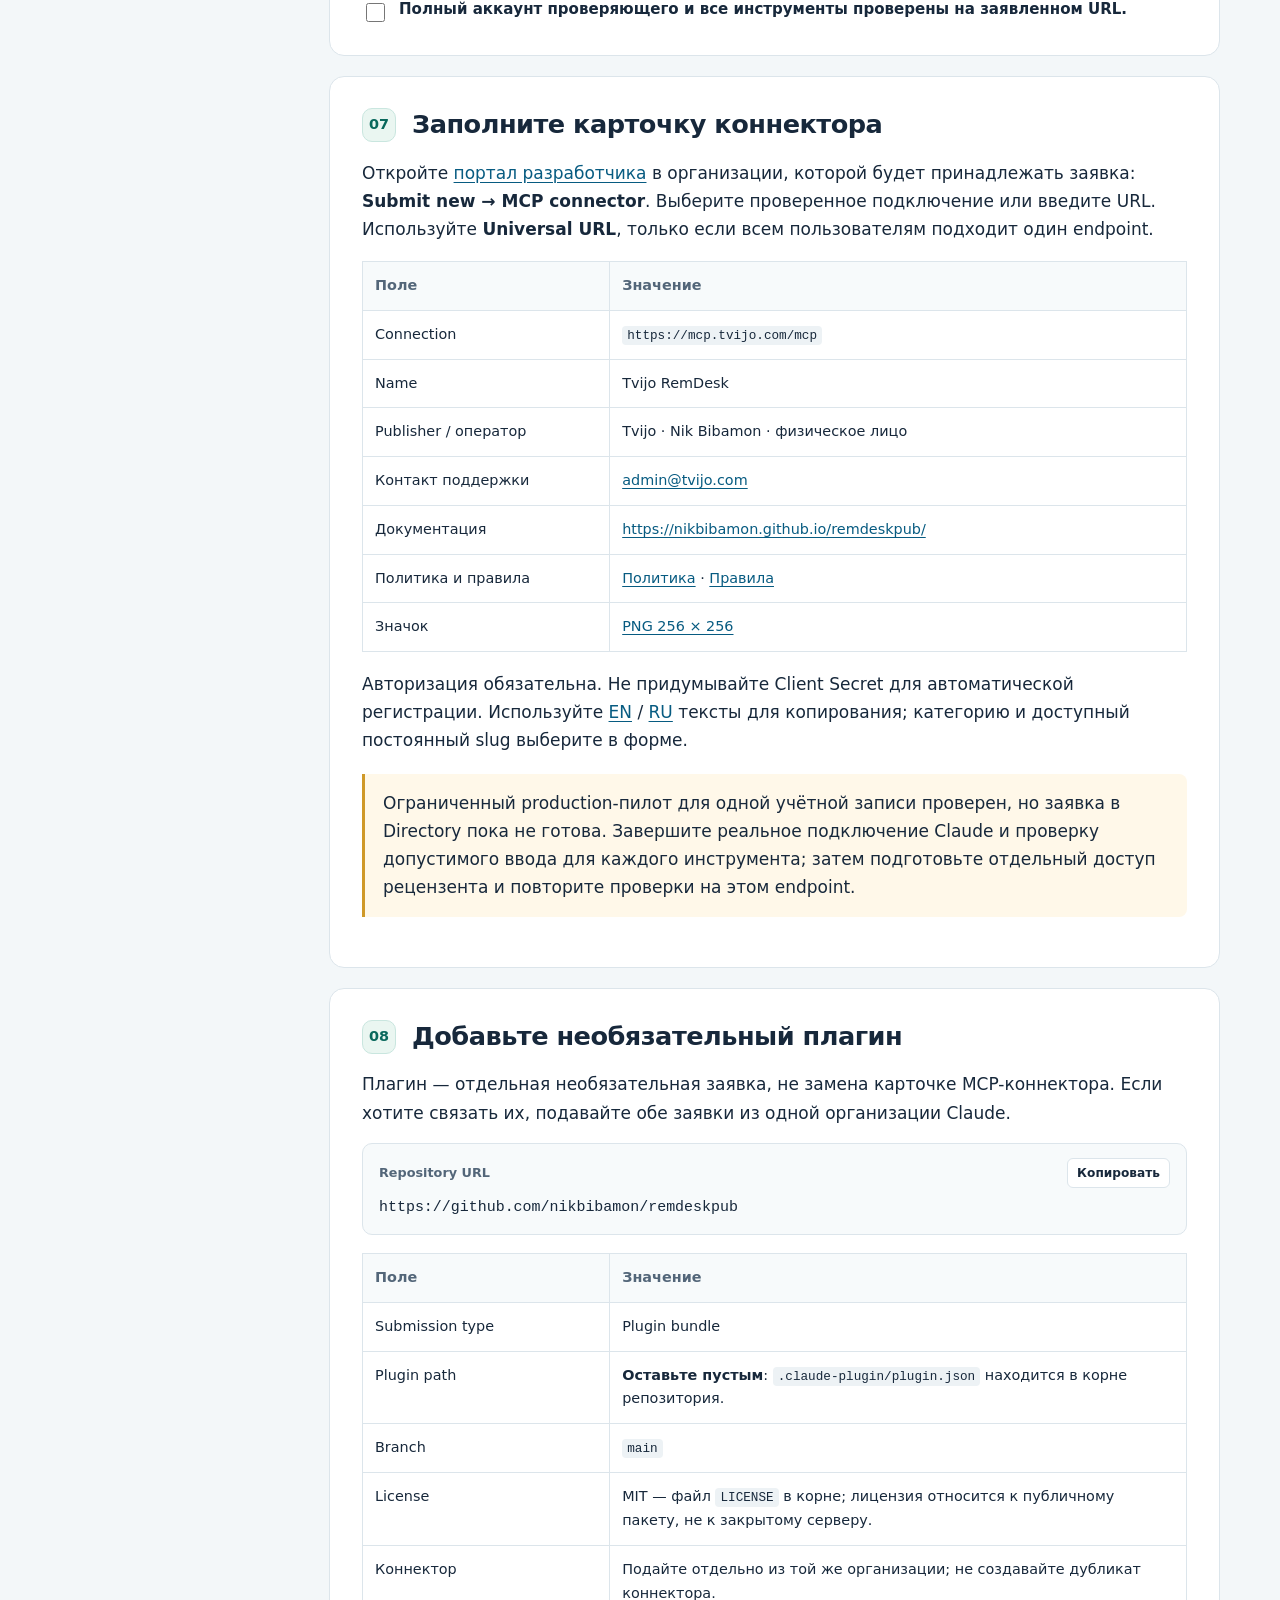
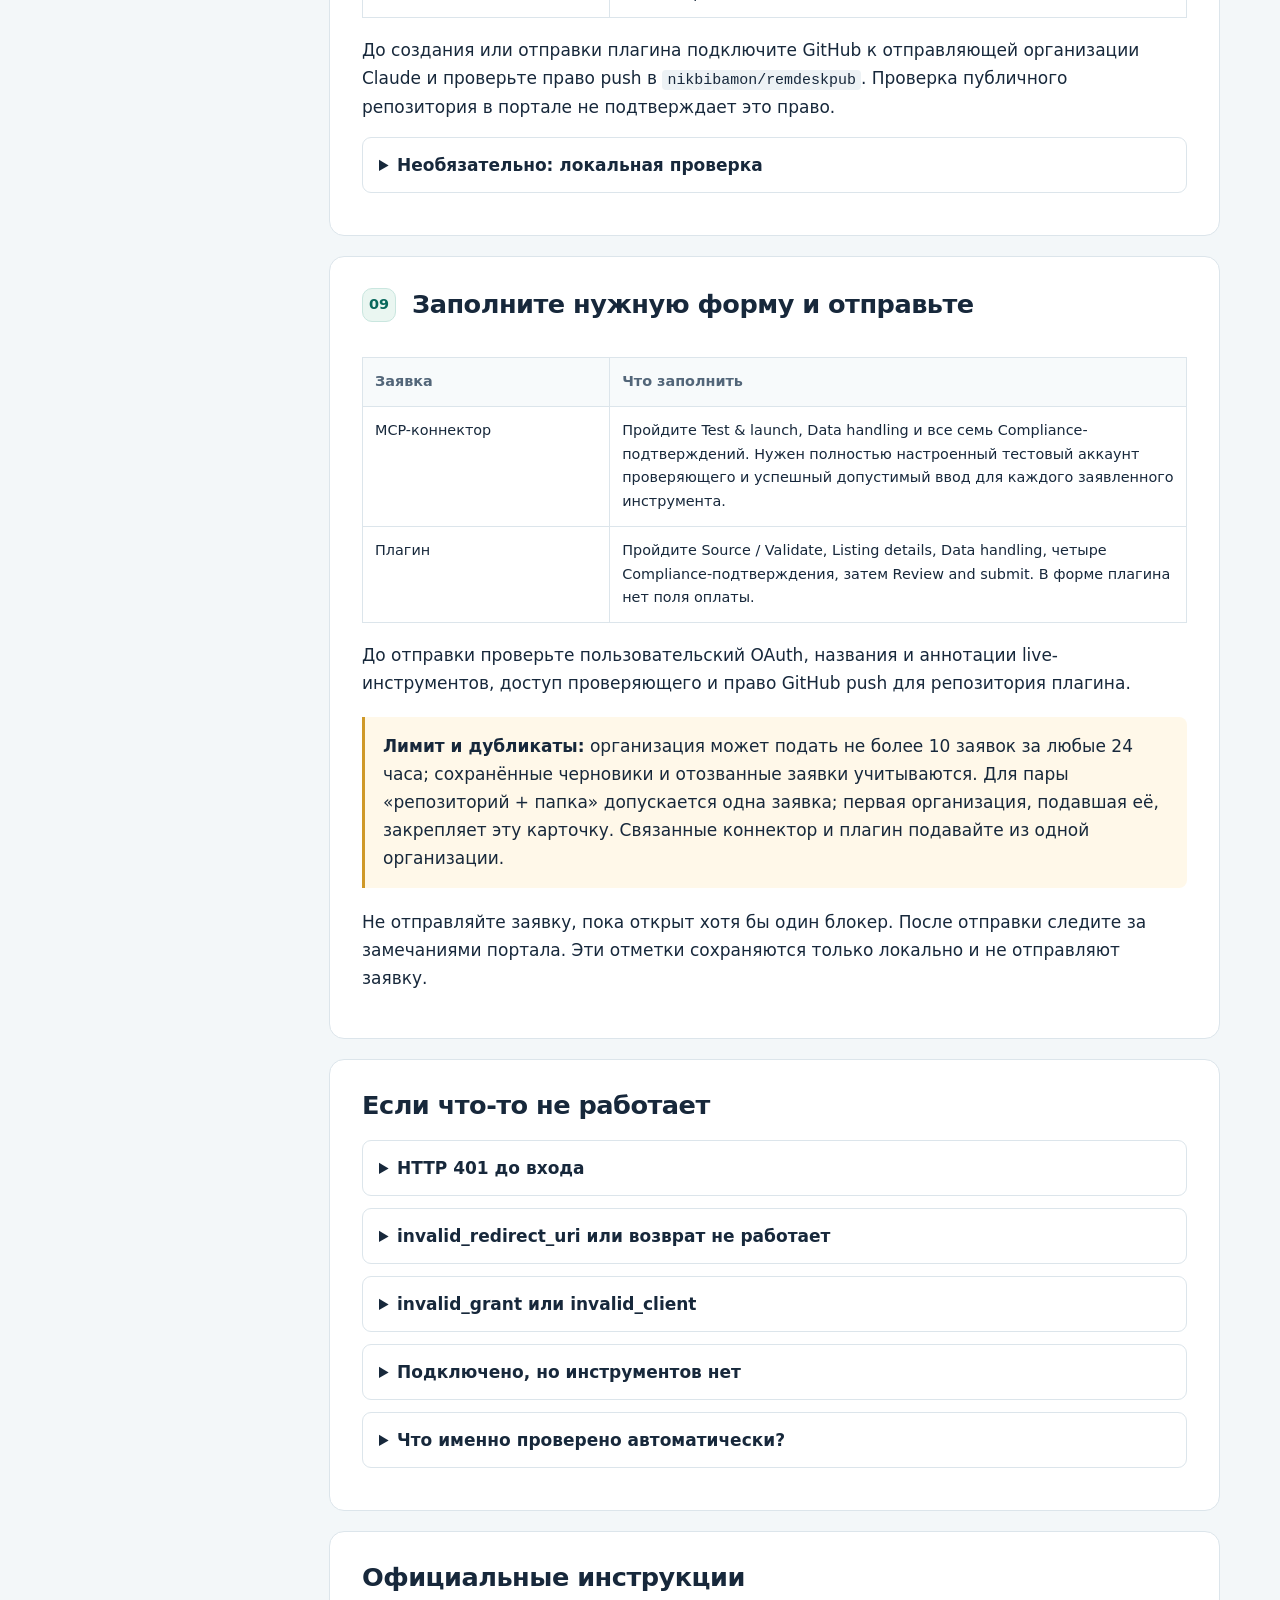
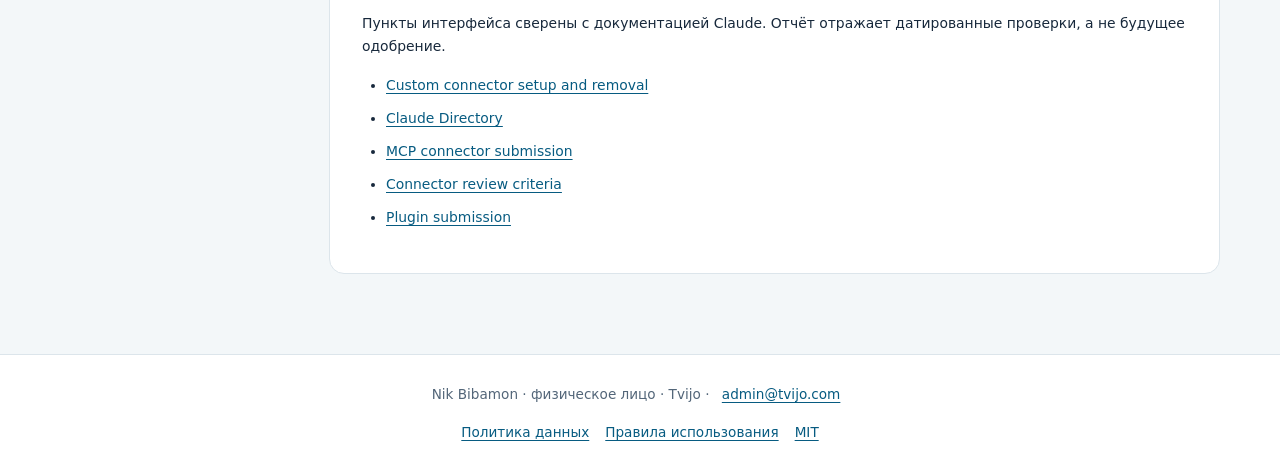
==== commit be5f7067: "Update Claude registration package for the per-user read pilot AI-OS-Agent: codex AI-OS-Model: gpt-6" ====
--- a/docs/ru.html
+++ b/docs/ru.html
@@ -3,29 +3,10 @@
 <title>RemDesk в Claude: подключение и публикация</title><meta name="description" content="Пошаговая инструкция владельцу: подключить RemDesk, проверить OAuth и подготовить заявку в каталог Claude."><link rel="canonical" href="https://nikbibamon.github.io/remdeskpub/ru.html"><link rel="alternate" hreflang="en" href="https://nikbibamon.github.io/remdeskpub/"><link rel="alternate" hreflang="ru" href="https://nikbibamon.github.io/remdeskpub/ru.html"><link rel="alternate" hreflang="x-default" href="https://nikbibamon.github.io/remdeskpub/">
 <meta property="og:title" content="RemDesk в Claude: подключение и публикация"><meta property="og:description" content="Пошаговая инструкция владельцу: подключить RemDesk, проверить OAuth и подготовить заявку в каталог Claude."><meta property="og:type" content="article"><link rel="icon" href="assets/tvijo-icon-256.png"><link rel="stylesheet" href="guide.css"><script defer src="guide.js"></script></head>
 <body><a class="skip" href="#content">К инструкции</a><header class="top"><div class="top-inner"><a class="brand" href="https://tvijo.com/"><img src="assets/tvijo-icon-256.png" alt="" width="36" height="36"><span>Tvijo / RemDesk</span></a><nav class="language" aria-label="Language"><a href="index.html" lang="en" >English</a><a href="ru.html" lang="ru" aria-current="page">Русский</a></nav></div></header>
-<div class="hero"><p class="eyebrow">Инструкция владельцу · Claude Directory</p><h1>RemDesk в Claude: подключение и публикация</h1><p class="lede">Сначала проверьте подключение в своём Claude. Затем заполните карточку коннектора и добавьте публичный плагин, если он вам нужен. Здесь — конкретные действия и ожидаемые результаты.</p><div class="links"><a class="button primary" href="#step-1">Начать с шага 1 ↓</a><a class="button" href="https://github.com/nikbibamon/remdeskpub">Открыть репозиторий ↗</a></div><p class="meta">Обновлено: 6 ноября 2026 · Заявка в Claude ещё не отправлена</p><div class="summary-grid"><div class="summary-card"><span class="tag">Готово</span><strong>Публичный пакет · MIT</strong><p><a href="https://github.com/nikbibamon/remdeskpub">remdeskpub</a>: плагин, тексты карточки, значок и тестовые примеры.</p></div><div class="summary-card"><span class="tag">Проверено</span><strong>Публичная часть OAuth</strong><p>Discovery и отказ запросам без доступа работают. Полный вход из Claude ещё нужно пройти. <a href="oauth-status.json">Отчёт</a>.</p></div><div class="summary-card"><span class="tag pending">Следующий шаг</span><strong>Ваш сеанс Claude</strong><p>Пройдите согласие владельца, выполните безопасные запросы и подготовьте отдельный доступ проверяющему.</p></div></div></div>
-<div class="layout"><aside class="side"><p class="side-title">По шагам</p><nav aria-label="По шагам"><a href="#step-1">1. Подготовьте аккаунт</a><a href="#step-2">2. Добавьте RemDesk</a><a href="#step-3">3. Подтвердите доступ</a><a href="#step-4">4. Проверьте инструменты</a><a href="#step-5">5. Повторите подключение</a><a href="#step-6">6. Подготовьте проверяющего</a><a href="#step-7">7. Заполните карточку</a><a href="#step-8">8. Добавьте плагин</a><a href="#step-9">9. Отправьте заявку</a><a href="#help">Если что-то не работает</a></nav><div class="progress-box js-only"><p><strong>Ваш список действий · <span id="progress-count">0 / 6</span></strong></p><progress value="0" max="6" aria-label="Ваш список действий"></progress><p>Только в этом браузере. Данные не отправляются.</p><button class="quiet" type="button" data-reset>Сбросить отметки</button></div></aside><main class="content" id="content"><section class="step" id="step-1"><div class="step-heading"><span class="number">01</span><h2>Подготовьте аккаунт</h2></div><p>Используйте аккаунт и организацию Claude, которым должна принадлежать карточка. Для подачи нужен подходящий платный план; в Team/Enterprise может потребоваться роль владельца.</p>
-<ul><li>Издатель: <strong>Tvijo</strong>. Оператор: <strong>Nik Bibamon, физическое лицо</strong>. Контакт: <a href="mailto:admin@tvijo.com">admin@tvijo.com</a>. Страна пока не указана — впишите свою фактическую страну, если форма её требует.</li>
-<li>Для собственного теста нужен доступ к серверу RemDesk и разрешённому проекту. Владелец сервера должен разместить <a href="https://github.com/nikbibamon/remdeskpub/tree/main/review-fixture">тестовые файлы</a> в разрешённом каталоге.</li></ul>
-<div class="success"><p><strong>Что регистрируем:</strong> RemDesk — один коннектор с URL ниже. DSHREM (<code>com.tvijo/dshrem</code>) — другой продукт. RootRemDesk и оплата здесь не включаются. </p></div><label class="check"><input type="checkbox" data-check="account"><span>Я выбрал нужный аккаунт и тестовый проект.</span></label></section><section class="step" id="step-2"><div class="step-heading"><span class="number">02</span><h2>Добавьте RemDesk</h2></div><p>В личном аккаунте откройте <strong>Customize → Connectors → + Add → Add custom connector</strong>. Если RemDesk уже есть, откройте существующее подключение.</p><div class="field"><div class="field-top"><span class="field-label">Название</span><button class="copy" type="button" data-copy="connector-name" data-success="Скопировано" data-fallback="Текст выделен: скопируйте вручную">Копировать</button></div><pre><code id="connector-name">Tvijo Remote Desktop Commander</code></pre></div><div class="field"><div class="field-top"><span class="field-label">MCP server URL</span><button class="copy" type="button" data-copy="server-url" data-success="Скопировано" data-fallback="Текст выделен: скопируйте вручную">Копировать</button></div><pre><code id="server-url">https://mcp.tvijo.com/mcp</code></pre></div>
-<ol><li>Укажите название и URL без пробелов.</li><li>Проверьте способ входа: <strong>OAuth</strong>. Если спрашивается способ регистрации клиента, выберите <strong>Register automatically</strong>: сервер объявляет динамическую регистрацию.</li><li>Выберите <strong>Sign in now</strong>. При выборе <strong>Sign in when needed</strong> вход начнётся при запросе инструмента.</li></ol>
-<details><summary>Для Team / Enterprise</summary><p>Владелец организации добавляет сервер через <strong>Organization settings → Connectors → Add → Custom → Web</strong>. Затем участник открывает <strong>Customize → Connectors → Connect</strong>. Названия пунктов могут различаться в разных версиях интерфейса.</p></details></section><section class="step" id="step-3"><div class="step-heading"><span class="number">03</span><h2>Подтвердите доступ</h2></div><p>Claude откроет страницу авторизации. Перед вводом данных проверьте домен: <strong>https://mcp.tvijo.com</strong>. Прочитайте показанные разрешения.</p>
-<div class="notice"><p><strong>Особенность текущей реализации:</strong> в исходниках описано подтверждение <em>ключом владельца сервера</em>, а не вход по email. Сам экран согласия через Claude ещё не проверен. Сначала сопровождающий должен подтвердить этот сценарий на изолированном тестовом доступе. Не используйте общий ключ рабочего сервера для первой проверки или доступа проверяющего.</p></div>
-<ol><li>Если изолированный тестовый доступ подготовлен и вы его владелец, получите ключ только этого тестового развёртывания из его настроенного источника. Файл задаёт параметр запуска RemDesk <code>-oauth-admin-token-file</code>. Не заменяйте ключ новым.</li>
-<li>Введите ключ только в проверенную HTTPS-форму согласия, если права подходят вашему тесту. <strong>Не отправляйте его в Claude, GitHub, поддержку или проверяющему.</strong></li>
-<li>Нажмите <strong>Approve</strong>, если эта кнопка показана, и дождитесь возврата в Claude. Не копируйте URL возврата: он может содержать одноразовый код.</li>
-<li>Если ключа или доступа к серверу нет, запросите подходящий доступ у владельца. MIT-лицензия не выдаёт аккаунт или сервер.</li></ol>
-<div class="success"><p><strong>Успех:</strong> Claude показывает доступное подключение, а запрос инструмента не возвращает вас на вход.</p></div><label class="check"><input type="checkbox" data-check="consent"><span>Я прошёл согласие и вернулся в Claude без ошибки.</span></label></section><section class="step" id="step-4"><div class="step-heading"><span class="number">04</span><h2>Проверьте инструменты</h2></div><p>Начните новый чат и включите RemDesk в <strong>+ → Connectors</strong>. Сначала — только безопасные проверки чтения.</p><div class="field"><div class="field-top"><span class="field-label">Запрос 1 · состояние</span><button class="copy" type="button" data-copy="prompt-health" data-success="Скопировано" data-fallback="Текст выделен: скопируйте вручную">Копировать</button></div><pre><code id="prompt-health">Проверь состояние RemDesk. Ничего не меняй, не запускай команды и не отправляй задачи. Покажи фактический ответ инструмента.</code></pre></div><div class="field"><div class="field-top"><span class="field-label">Запрос 2 · команды</span><button class="copy" type="button" data-copy="prompt-commands" data-success="Скопировано" data-fallback="Текст выделен: скопируйте вручную">Копировать</button></div><pre><code id="prompt-commands">Перечисли разрешённые команды RemDesk и ограничения аргументов. Ничего не выполняй.</code></pre></div><div class="field"><div class="field-top"><span class="field-label">Запрос 3 · проект</span><button class="copy" type="button" data-copy="prompt-files" data-success="Скопировано" data-fallback="Текст выделен: скопируйте вручную">Копировать</button></div><pre><code id="prompt-files">Прочитай README.md и app.py в моём разрешённом тестовом проекте review-fixture и объясни функцию greeting. Если путь неизвестен, спроси меня. Ничего не меняй.</code></pre></div>
-<p>Убедитесь, что Claude действительно вызвал инструмент. Объяснение проекта должно соответствовать <code>app.py</code>. При отказе уточните разрешённый путь, а не расширяйте доступ на весь сервер.</p>
-<p>Сохраните дату, имена инструментов и результат. Уберите со скриншотов ключи, токены и адреса возврата с кодом.</p><label class="check"><input type="checkbox" data-check="tools"><span>Я увидел реальные ответы инструментов.</span></label></section><section class="step" id="step-5"><div class="step-heading"><span class="number">05</span><h2>Повторите подключение</h2></div><ol><li>В <strong>Customize → Connectors</strong> выберите RemDesk и <strong>Remove</strong> в меню подключения (при необходимости откройте меню с тремя точками).</li><li>В новом чате проверьте, что удалённое подключение больше не даёт инструменты. Переключатель одного чата не равен удалению подключения.</li><li>Добавьте тот же URL снова либо выберите <strong>Connect</strong>, если запись осталась. Повторите вход и запрос состояния.</li></ol>
-<div class="notice"><p>Это проверяет отключение и повторное подключение <strong>клиента</strong>. Отзыв, истечение и обновление токенов на сервере проверяются отдельно на изолированном доступе. Не останавливайте рабочий сервер и не включайте общий аварийный выключатель для этого теста.</p></div><label class="check"><input type="checkbox" data-check="reconnect"><span>Я повторно подключился и проверил ответ инструмента.</span></label></section><section class="step" id="step-6"><div class="step-heading"><span class="number">06</span><h2>Подготовьте проверяющего</h2></div><p>Проверяющему нужен отдельный доступ к синтетическим данным. Ключ владельца рабочего сервера не является учётной записью проверяющего.</p>
-<ol><li>Попросите сопровождающего подготовить изолированный доступ и тестовый проект <strong>на URL, указанном в заявке</strong>. Проверка другого стенда не доказывает работу этого подключения.</li><li>Проверьте, что человек входит без вашего аккаунта и без получения ключа владельца.</li><li>Пройдите <a href="reviewer-guide.md">инструкцию проверяющего</a> и <a href="review-cases.json">тесты</a> для каждого доступного инструмента. Запись — только в новый тестовый файл, команды — только заранее разрешённые; платные задачи требуют отдельного лимита расходов.</li><li>Передавайте данные доступа только в закрытых полях портала.</li></ol>
-<div class="notice"><p><strong>Пока не подтверждено:</strong> отдельный вход проверяющего и полный OAuth-сценарий Claude. Если всё работает только через общий ключ владельца, сначала нужно подготовить подходящую схему доступа на стороне сервиса.</p></div><label class="check"><input type="checkbox" data-check="reviewer"><span>Отдельный доступ проверяющего реально проверен.</span></label></section><section class="step" id="step-7"><div class="step-heading"><span class="number">07</span><h2>Заполните карточку</h2></div><p>Откройте <a href="https://claude.ai/directory/manage">портал разработчика</a> в той же организации: <strong>Submit new → MCP connector</strong>. Выберите проверенное подключение или введите URL. Режим — <strong>Universal URL</strong>; флажок разных URL пользователей выключен.</p><div class="table-wrap"><table><thead><tr><th>Поле</th><th>Значение</th></tr></thead><tbody><tr><td>Connection</td><td><code>https://mcp.tvijo.com/mcp</code></td></tr><tr><td>Name</td><td>Tvijo Remote Desktop Commander</td></tr><tr><td>Company / publisher</td><td>Tvijo · Nik Bibamon · individual</td></tr><tr><td>Support / contact</td><td><a href="mailto:admin@tvijo.com">admin@tvijo.com</a></td></tr><tr><td>Documentation</td><td><a href="https://nikbibamon.github.io/remdeskpub/">https://nikbibamon.github.io/remdeskpub/</a></td></tr><tr><td>Privacy</td><td><a href="https://dsh.tvijo.com/privacy">https://dsh.tvijo.com/privacy</a></td></tr><tr><td>Usage rules</td><td><a href="https://dsh.tvijo.com/product-rules">https://dsh.tvijo.com/product-rules</a></td></tr><tr><td>Icon</td><td><a href="assets/tvijo-icon-256.png">PNG 256 × 256</a></td></tr></tbody></table></div>
-<p>Авторизация: <strong>Always required · OAuth 2.0</strong>. Не придумывайте Client Secret для автоматической регистрации. Тексты для копирования: <a href="connector-listing.en.json">EN</a> / <a href="connector-listing.ru.json">RU</a> — это не формат импорта. Категорию и доступный постоянный slug выберите в форме.</p>
-<div class="notice"><p>На шаге <strong>Tools</strong> проверьте актуальный каталог. Последняя авторизованная проверка 6 ноября выявила 11 инструментов без <code>title</code> и аннотаций. Сопровождающий должен исправить метаданные и повторно проверить сервер до отправки. Часть инструментов допускает запись и выполнение: не называйте весь сервер «только для чтения».</p></div></section><section class="step" id="step-8"><div class="step-heading"><span class="number">08</span><h2>Добавьте плагин</h2></div><p>Тексты карточки плагина: <a href="listing.en.json">EN</a> / <a href="listing.ru.json">RU</a>. Плагин добавляет навык чтения проекта. Это отдельная необязательная карточка в той же организации; она не заменяет карточку коннектора.</p><div class="field"><div class="field-top"><span class="field-label">Repository URL</span><button class="copy" type="button" data-copy="repo-url" data-success="Скопировано" data-fallback="Текст выделен: скопируйте вручную">Копировать</button></div><pre><code id="repo-url">https://github.com/nikbibamon/remdeskpub</code></pre></div><div class="table-wrap"><table><thead><tr><th>Поле</th><th>Значение</th></tr></thead><tbody><tr><td>Submission type</td><td>Plugin bundle</td></tr><tr><td>Plugin path</td><td><strong>Оставьте пустым</strong>: <code>.claude-plugin/plugin.json</code> находится в корне.</td></tr><tr><td>Branch / tag</td><td><code>main</code></td></tr><tr><td>License</td><td>MIT — файл <code>LICENSE</code> в корне. Она относится к публичному пакету, не к закрытому серверу.</td></tr><tr><td>MCP URL</td><td>Тот же <code>https://mcp.tvijo.com/mcp</code>. Не создавайте дубликат коннектора.</td></tr></tbody></table></div>
-<p>Запустите проверку в портале и устраните блокирующие замечания. Подача использует GitHub-папку; ZIP — переносимая копия. Старый архив <code>UNLICENSED</code> для этой заявки не используйте.</p>
-<details><summary>Необязательно: проверка в Claude Code</summary><p>В каталоге, где ещё нет папки remdeskpub:</p><div class="field"><div class="field-top"><span class="field-label">Терминал</span><button class="copy" type="button" data-copy="local-install" data-success="Скопировано" data-fallback="Текст выделен: скопируйте вручную">Копировать</button></div><pre><code id="local-install">git clone https://github.com/nikbibamon/remdeskpub.git
+<div class="hero"><p class="eyebrow">Инструкция владельцу · Claude Directory</p><h1>RemDesk в Claude: подключение и публикация</h1><p class="lede">Сначала проверьте подключение в своём Claude. Затем заполните карточку коннектора и добавьте публичный плагин, если он вам нужен. Здесь — конкретные действия и ожидаемые результаты.</p><div class="links"><a class="button primary" href="#step-1">Начать с шага 1 ↓</a><a class="button" href="https://github.com/nikbibamon/remdeskpub">Открыть репозиторий ↗</a></div><p class="meta">Обновлено: 6 ноября 2026 · Заявка в Claude ещё не отправлена</p><div class="summary-grid"><div class="summary-card"><span class="tag">Готово</span><strong>Публичный пакет · MIT</strong><p><a href="https://github.com/nikbibamon/remdeskpub">remdeskpub</a>: плагин, тексты карточки, значок и тестовые примеры.</p></div><div class="summary-card"><span class="tag">Проверено</span><strong>Публичная часть OAuth</strong><p>Discovery и отказ запросам без доступа работают. Полный вход из Claude ещё нужно пройти. <a href="oauth-status.json">Отчёт</a>.</p></div><div class="summary-card"><span class="tag pending">Блокер</span><strong>OAuth клиентов и доступ проверяющего</strong><p>Production-пилот проверен 2026-11-06 15:43:10 UTC для одной выбранной учётной записи; область только <code>mcp:read</code>. Проверки DCR, callback и loopback Claude пройдены. Реальное согласие, получение токена и вызовы инструментов в Claude остаются <code>NOT_RUN</code>; не используйте и не передавайте операторский ключ хоста.</p></div></div></div>
+<div class="layout"><aside class="side"><p class="side-title">По шагам</p><nav aria-label="По шагам"><a href="#step-1">1. Подготовьте аккаунт</a><a href="#step-2">2. Добавьте RemDesk</a><a href="#step-3">3. Подключите проверенный пилот</a><a href="#step-4">4. Проверьте инструменты</a><a href="#step-5">5. Повторите подключение</a><a href="#step-6">6. Подготовьте проверяющего</a><a href="#step-7">7. Заполните карточку</a><a href="#step-8">8. Добавьте плагин</a><a href="#step-9">9. Отправьте заявку</a><a href="#help">Если что-то не работает</a></nav><div class="progress-box js-only"><p><strong>Ваш список действий · <span id="progress-count">0 / 5</span></strong></p><progress value="0" max="5" aria-label="Ваш список действий"></progress><p>Только в этом браузере. Данные не отправляются.</p><button class="quiet" type="button" data-reset>Сбросить отметки</button></div></aside><main class="content" id="content"><section class="step" id="step-1"><div class="step-heading"><span class="number">01</span><h2>Подготовьте аккаунт</h2></div><p>Используйте аккаунт и организацию Claude, которым должна принадлежать заявка. Нужен подходящий платный план; в Team/Enterprise может потребоваться роль владельца.</p><ul><li>Издатель: <strong>Tvijo</strong>. Оператор: <strong>Nik Bibamon, физическое лицо</strong>. Контакт: <a href="mailto:admin@tvijo.com">admin@tvijo.com</a>. Страна не указана — впишите фактическую страну, если форма её требует.</li><li>Для тестов используйте отдельную рабочую область с синтетическими данными, не production.</li></ul><div class="notice"><p><strong>Не проверяйте и не отправляйте заявку с общим ключом владельца.</strong> Ограниченный production-пилот проверен для одной выбранной учётной записи и только mcp:read. Реальное согласие Claude и вызовы инструментов остаются NOT_RUN; доступ отдельного внешнего рецензента ожидает настройки.</p></div><label class="check"><input type="checkbox" data-check="account"><span>Я выбрал нужную организацию и отдельную тестовую область.</span></label></section><section class="step" id="step-2"><div class="step-heading"><span class="number">02</span><h2>Добавьте RemDesk</h2></div><p>В личном аккаунте откройте <strong>Customize → Connectors → + Add → Add custom connector</strong>. Если RemDesk уже подключён, откройте существующую запись.</p><div class="field"><div class="field-top"><span class="field-label">Название</span><button class="copy" type="button" data-copy="connector-name" data-success="Скопировано" data-fallback="Текст выделен: скопируйте вручную">Копировать</button></div><pre><code id="connector-name">Tvijo RemDesk</code></pre></div><div class="field"><div class="field-top"><span class="field-label">MCP server URL</span><button class="copy" type="button" data-copy="server-url" data-success="Скопировано" data-fallback="Текст выделен: скопируйте вручную">Копировать</button></div><pre><code id="server-url">https://mcp.tvijo.com/mcp</code></pre></div><p>Если в аккаунте уже есть подключение «Tvijo Remote Desktop Commander», выберите его; не создавайте дубликат. Проверенный production-пилот ограничен одной выбранной учётной записью и областью <code>mcp:read</code>. Реальная сессия Claude остаётся <code>NOT_RUN</code>.</p><details><summary>Настройка Team / Enterprise</summary><p>Владелец организации добавляет сервер через <strong>Organization settings → Connectors → Add → Custom → Web</strong>. Участник затем открывает <strong>Customize → Connectors → Connect</strong>. Названия пунктов могут отличаться.</p></details></section><section class="step" id="step-3"><div class="step-heading"><span class="number">03</span><h2>Подключите проверенный пилот</h2></div><div class="notice"><p><strong>Ограниченный пилот проверен:</strong> 2026-11-06 15:43:10 UTC production-пилот подтверждён для одной выбранной учётной записи и только области <code>mcp:read</code>. Проверки DCR и callback/loopback Claude пройдены. Реальное согласие, токен и вызовы в Claude остаются <code>NOT_RUN</code>; не используйте и не передавайте операторский ключ хоста.</p></div><p>Подключитесь в Claude уже выбранной учётной записью Platform, проверьте экран согласия и одобрите только <code>mcp:read</code>. Не создавайте другую учётную запись и не используйте операторский ключ хоста. Пилот ограничен одной учётной записью; подключение реального Claude и клиентские вызовы инструментов ещё не проверялись.</p><ol><li>Используйте уже выбранную учётную запись Platform; не создавайте другую.</li><li>Подключитесь в Claude, прочитайте экран согласия и одобрите только <code>mcp:read</code>.</li><li>Зафиксируйте, завершилась ли авторизация Claude и показаны ли два предполагаемых инструмента чтения. Эта проверка реального Claude пока NOT_RUN.</li></ol><p>Документ discovery OAuth или сам экран согласия ещё не доказывают, что пользователь вошёл под собственной учётной записью.</p><label class="check"><input type="checkbox" data-check="consent"><span>Пользовательский вход и разделение аккаунтов проверены на изолированных аккаунтах.</span></label></section><section class="step" id="step-4"><div class="step-heading"><span class="number">04</span><h2>Проверьте фактические инструменты</h2></div><p>Ограниченный production-пилот проверен для одной выбранной учётной записи и области только для чтения mcp:read; клиентская область — remdesk_fs_list и remdesk_fs_read. Вызовы реального Claude tools/list и инструментов остаются NOT_RUN. Продолжайте только если фактический каталог Claude показывает эти инструменты чтения.</p><div class="field"><div class="field-top"><span class="field-label">Безопасный тест чтения</span><button class="copy" type="button" data-copy="prompt-files" data-success="Скопировано" data-fallback="Текст выделен: скопируйте вручную">Копировать</button></div><pre><code id="prompt-files">В моём разрешённом проекте review-fixture перечисли файлы и прочитай только README.md и app.py. Объясни функцию greeting и укажи прочитанные файлы. Если путь неизвестен, спроси. Ничего не меняй.</code></pre></div><p>Ориентируйтесь на live-каталог, а не на скопированный список. Для каждого инструмента, который будет заявлен, сохраните точное имя, допустимый ввод, очищенный результат и время. Проверьте название и применимую аннотацию «только чтение» или «изменяющий». Не вызывайте запись, выполнение, делегирование или платные операции в этом тесте чтения.</p><label class="check"><input type="checkbox" data-check="tools"><span>Каждый заявленный инструмент проверен с допустимым вводом.</span></label></section><section class="step" id="step-5"><div class="step-heading"><span class="number">05</span><h2>Повторите подключение</h2></div><ol><li>В <strong>Customize → Connectors</strong> выберите RemDesk и <strong>Remove</strong> в меню подключения (при необходимости откройте меню с тремя точками).</li><li>В новом чате проверьте, что удалённое подключение больше не даёт инструменты. Переключатель одного чата не равен удалению подключения.</li><li>Добавьте тот же URL снова либо выберите <strong>Connect</strong>, если запись осталась. Повторите вход с уже выбранной учётной записью и ограниченную проверку чтения/списка; зафиксируйте результат, так как реальное переподключение Claude ещё NOT_RUN.</li></ol>
+<div class="notice"><p>Это проверяет отключение и повторное подключение <strong>клиента</strong>. Отзыв, истечение и обновление токенов на сервере проверяются отдельно на изолированном доступе. Не останавливайте рабочий сервер и не включайте общий аварийный выключатель для этого теста.</p></div><label class="check"><input type="checkbox" data-check="reconnect"><span>Я повторно подключился и проверил ответ инструмента.</span></label></section><section class="step" id="step-6"><div class="step-heading"><span class="number">06</span><h2>Подготовьте аккаунт проверяющего</h2></div><p>Для заявки на коннектор нужны тестовые данные полностью настроенного аккаунта и инструкция для проверки submitted connector. Проверяющий должен войти под своей учётной записью на том же URL, что указан в заявке.</p><ol><li>Доступ отдельного внешнего рецензента пока ожидает настройки. Подготовьте отдельную синтетическую рабочую область на <strong>https://mcp.tvijo.com/mcp</strong>; не публикуйте учётные данные.</li><li>Проверьте вход без аккаунта, пароля, сессии или операторского ключа владельца.</li><li>Зафиксируйте точный список инструментов, показанных проверяющему, и успешный допустимый ввод для каждого инструмента в заявке. Для изменения данных используйте отдельную тестовую область; платные задачи требуют явного лимита расходов.</li><li>Передавайте данные входа только в закрытых полях портала. Не кладите их в GitHub, публичные материалы или чат.</li></ol><div class="notice"><p><strong>Не готово к Directory review:</strong> доступ отдельного внешнего рецензента и проверки каждого инструмента ожидают выполнения. Реальное подключение Claude и вызовы инструментов остаются NOT_RUN.</p></div><label class="check"><input type="checkbox" data-check="reviewer"><span>Полный аккаунт проверяющего и все инструменты проверены на заявленном URL.</span></label></section><section class="step" id="step-7"><div class="step-heading"><span class="number">07</span><h2>Заполните карточку коннектора</h2></div><p>Откройте <a href="https://claude.ai/directory/manage">портал разработчика</a> в организации, которой будет принадлежать заявка: <strong>Submit new → MCP connector</strong>. Выберите проверенное подключение или введите URL. Используйте <strong>Universal URL</strong>, только если всем пользователям подходит один endpoint.</p><div class="table-wrap"><table><thead><tr><th>Поле</th><th>Значение</th></tr></thead><tbody><tr><td>Connection</td><td><code>https://mcp.tvijo.com/mcp</code></td></tr><tr><td>Name</td><td>Tvijo RemDesk</td></tr><tr><td>Publisher / оператор</td><td>Tvijo · Nik Bibamon · физическое лицо</td></tr><tr><td>Контакт поддержки</td><td><a href="mailto:admin@tvijo.com">admin@tvijo.com</a></td></tr><tr><td>Документация</td><td><a href="https://nikbibamon.github.io/remdeskpub/">https://nikbibamon.github.io/remdeskpub/</a></td></tr><tr><td>Политика и правила</td><td><a href="https://dsh.tvijo.com/privacy/ru">Политика</a> · <a href="https://dsh.tvijo.com/product-rules/ru">Правила</a></td></tr><tr><td>Значок</td><td><a href="assets/tvijo-icon-256.png">PNG 256 × 256</a></td></tr></tbody></table></div><p>Авторизация обязательна. Не придумывайте Client Secret для автоматической регистрации. Используйте <a href="connector-listing.en.json">EN</a> / <a href="connector-listing.ru.json">RU</a> тексты для копирования; категорию и доступный постоянный slug выберите в форме.</p><div class="notice"><p>Ограниченный production-пилот для одной учётной записи проверен, но заявка в Directory пока не готова. Завершите реальное подключение Claude и проверку допустимого ввода для каждого инструмента; затем подготовьте отдельный доступ рецензента и повторите проверки на этом endpoint.</p></div></section><section class="step" id="step-8"><div class="step-heading"><span class="number">08</span><h2>Добавьте необязательный плагин</h2></div><p>Плагин — отдельная необязательная заявка, не замена карточке MCP-коннектора. Если хотите связать их, подавайте обе заявки из одной организации Claude.</p><div class="field"><div class="field-top"><span class="field-label">Repository URL</span><button class="copy" type="button" data-copy="repo-url" data-success="Скопировано" data-fallback="Текст выделен: скопируйте вручную">Копировать</button></div><pre><code id="repo-url">https://github.com/nikbibamon/remdeskpub</code></pre></div><div class="table-wrap"><table><thead><tr><th>Поле</th><th>Значение</th></tr></thead><tbody><tr><td>Submission type</td><td>Plugin bundle</td></tr><tr><td>Plugin path</td><td><strong>Оставьте пустым</strong>: <code>.claude-plugin/plugin.json</code> находится в корне репозитория.</td></tr><tr><td>Branch</td><td><code>main</code></td></tr><tr><td>License</td><td>MIT — файл <code>LICENSE</code> в корне; лицензия относится к публичному пакету, не к закрытому серверу.</td></tr><tr><td>Коннектор</td><td>Подайте отдельно из той же организации; не создавайте дубликат коннектора.</td></tr></tbody></table></div><p>До создания или отправки плагина подключите GitHub к отправляющей организации Claude и проверьте право push в <code>nikbibamon/remdeskpub</code>. Проверка публичного репозитория в портале не подтверждает это право.</p><details><summary>Необязательно: локальная проверка</summary><p>Из каталога, в котором клонирован репозиторий:</p><div class="field"><div class="field-top"><span class="field-label">Терминал</span><button class="copy" type="button" data-copy="local-install" data-success="Скопировано" data-fallback="Текст выделен: скопируйте вручную">Копировать</button></div><pre><code id="local-install">git clone https://github.com/nikbibamon/remdeskpub.git
 cd remdeskpub
 claude plugin validate --strict .
-claude --plugin-dir .</code></pre></div><p>Проверка структуры не доказывает OAuth; авторизацию проходят отдельно.</p></details><label class="check"><input type="checkbox" data-check="plugin"><span>Пакет прошёл проверку портала, если я подаю плагин.</span></label></section><section class="step" id="step-9"><div class="step-heading"><span class="number">09</span><h2>Отправьте заявку</h2></div><p>На последнем шаге портала проверьте сведения об оплате, обработке данных и все требуемые подтверждения правил. Отмечайте их сами, только когда они верны.</p><ul><li>Вход через Claude и реальные запросы инструментов работают.</li><li>Каталог содержит корректные метаданные, каждый заявленный инструмент проверен.</li><li>Проверяющий получает изолированный доступ без ключа рабочего сервера.</li><li>Документация, политика, контакты, значок и GitHub-папка доступны публично.</li></ul><p>После этого отправьте заявку на рассмотрение и следите за замечаниями в портале. Публичный репозиторий и успешная проверка пакета не означают одобрение Claude.</p><p class="caption">Галочки здесь — только ваш локальный список. Они не отправляют заявку и не подтверждают готовность сервера.</p></section><section class="step" id="help"><h2>Если что-то не работает</h2><details><summary>HTTP 401 до входа</summary><p>Это ожидаемо: сервер должен отклонять анонимные запросы. Если 401 повторяется после входа, начните новый OAuth-сеанс и сохраните безопасный текст ошибки.</p></details><details><summary>invalid_redirect_uri или возврат не работает</summary><p>Сопровождающему нужно проверить регистрацию клиента и разрешённый адрес возврата Claude. Не меняйте его вручную и не разрешайте любые URL. Не пересылайте одноразовый код.</p></details><details><summary>invalid_grant или invalid_client</summary><p>Начните новый вход из Claude: старый одноразовый код мог истечь или уже использоваться. Повторная ошибка требует проверки серверных журналов. Не отправляйте токены или полный URL с кодом.</p></details><details><summary>Подключено, но инструментов нет</summary><p>Проверьте + → Connectors, разрешения аккаунта и актуальный tools/list. Доступность discovery ещё не означает доступ к инструментам.</p></details><details><summary>Что именно проверено автоматически?</summary><p><a href="oauth-status.json">Датированный отчёт</a> содержит публичные проверки и отдельно 9 тестов изолированной копии кода. Они проверили согласие, PKCE, выдачу и проверку токена. Обмен/ротация refresh token не тестировались. <a href="https://github.com/nikbibamon/remdeskpub/blob/main/scripts/check-oauth.py">Скрипт</a> не регистрирует клиента и не получает токен; ваш сеанс Claude он не проверяет.</p></details></section><section class="step sources" id="sources"><h2>Официальные инструкции</h2><p>Пункты интерфейса сверены с документацией Claude. Отчёт отражает датированные проверки, а не будущее одобрение.</p><ul><li><a href="https://support.claude.com/en/articles/11175166-get-started-with-custom-connectors-using-remote-mcp">Custom connector setup and removal</a></li><li><a href="https://claude.com/docs/directory/publish">Claude Directory</a></li><li><a href="https://claude.com/docs/connectors/building/submission">MCP connector submission</a></li><li><a href="https://claude.com/docs/connectors/building/review-criteria">Connector review criteria</a></li><li><a href="https://claude.com/docs/plugins/submit">Plugin submission</a></li></ul></section></main></div>
+claude --plugin-dir .</code></pre></div><p>Проверка структуры не подтверждает OAuth и инструменты сервера.</p></details></section><section class="step" id="step-9"><div class="step-heading"><span class="number">09</span><h2>Заполните нужную форму и отправьте</h2></div><div class="table-wrap"><table><thead><tr><th>Заявка</th><th>Что заполнить</th></tr></thead><tbody><tr><td>MCP-коннектор</td><td>Пройдите Test &amp; launch, Data handling и все семь Compliance-подтверждений. Нужен полностью настроенный тестовый аккаунт проверяющего и успешный допустимый ввод для каждого заявленного инструмента.</td></tr><tr><td>Плагин</td><td>Пройдите Source / Validate, Listing details, Data handling, четыре Compliance-подтверждения, затем Review and submit. В форме плагина нет поля оплаты.</td></tr></tbody></table></div><p>До отправки проверьте пользовательский OAuth, названия и аннотации live-инструментов, доступ проверяющего и право GitHub push для репозитория плагина.</p><div class="notice"><p><strong>Лимит и дубликаты:</strong> организация может подать не более 10 заявок за любые 24 часа; сохранённые черновики и отозванные заявки учитываются. Для пары «репозиторий + папка» допускается одна заявка; первая организация, подавшая её, закрепляет эту карточку. Связанные коннектор и плагин подавайте из одной организации.</p></div><p>Не отправляйте заявку, пока открыт хотя бы один блокер. После отправки следите за замечаниями портала. Эти отметки сохраняются только локально и не отправляют заявку.</p></section><section class="step" id="help"><h2>Если что-то не работает</h2><details><summary>HTTP 401 до входа</summary><p>Это ожидаемо: сервер должен отклонять анонимные запросы. Если 401 повторяется после входа, начните новый OAuth-сеанс и сохраните безопасный текст ошибки.</p></details><details><summary>invalid_redirect_uri или возврат не работает</summary><p>Сопровождающему нужно проверить регистрацию клиента и разрешённый адрес возврата Claude. Не меняйте его вручную и не разрешайте любые URL. Не пересылайте одноразовый код.</p></details><details><summary>invalid_grant или invalid_client</summary><p>Начните новый вход из Claude: старый одноразовый код мог истечь или уже использоваться. Повторная ошибка требует проверки серверных журналов. Не отправляйте токены или полный URL с кодом.</p></details><details><summary>Подключено, но инструментов нет</summary><p>Проверьте + → Connectors, разрешения аккаунта и актуальный tools/list. Доступность discovery ещё не означает доступ к инструментам.</p></details><details><summary>Что именно проверено автоматически?</summary><p><a href="oauth-status.json">Датированный отчёт</a> содержит 106 событий Go-тестов в 10 пакетах, успешный go vet, локальную интеграцию двух аккаунтов с 8 HTTP-проверками (обновление, ротация, отзыв, изоляция) и 14 тестов Gateway pilot/ledger. Production-пилот одной учётной записи проверен 2026-11-06 в 15:43:10 UTC. Это не тест реального клиента Claude: авторизация и вызовы остаются NOT_RUN. <a href="https://github.com/nikbibamon/remdeskpub/blob/main/scripts/check-oauth.py">Скрипт</a> не регистрирует клиента и не получает токен; ваш сеанс Claude он не проверяет.</p></details></section><section class="step sources" id="sources"><h2>Официальные инструкции</h2><p>Пункты интерфейса сверены с документацией Claude. Отчёт отражает датированные проверки, а не будущее одобрение.</p><ul><li><a href="https://support.claude.com/en/articles/11175166-get-started-with-custom-connectors-using-remote-mcp">Custom connector setup and removal</a></li><li><a href="https://claude.com/docs/directory/publish">Claude Directory</a></li><li><a href="https://claude.com/docs/connectors/building/submission">MCP connector submission</a></li><li><a href="https://claude.com/docs/connectors/building/review-criteria">Connector review criteria</a></li><li><a href="https://claude.com/docs/plugins/submit">Plugin submission</a></li></ul></section></main></div>
 <footer class="footer"><p>Nik Bibamon · физическое лицо · Tvijo · <a href="mailto:admin@tvijo.com">admin@tvijo.com</a></p><a href="https://dsh.tvijo.com/privacy/ru">Политика данных</a><a href="https://dsh.tvijo.com/product-rules/ru">Правила использования</a><a href="https://github.com/nikbibamon/remdeskpub/blob/main/LICENSE">MIT</a></footer><p id="copy-status" class="sr-only" aria-live="polite"></p></body></html>
